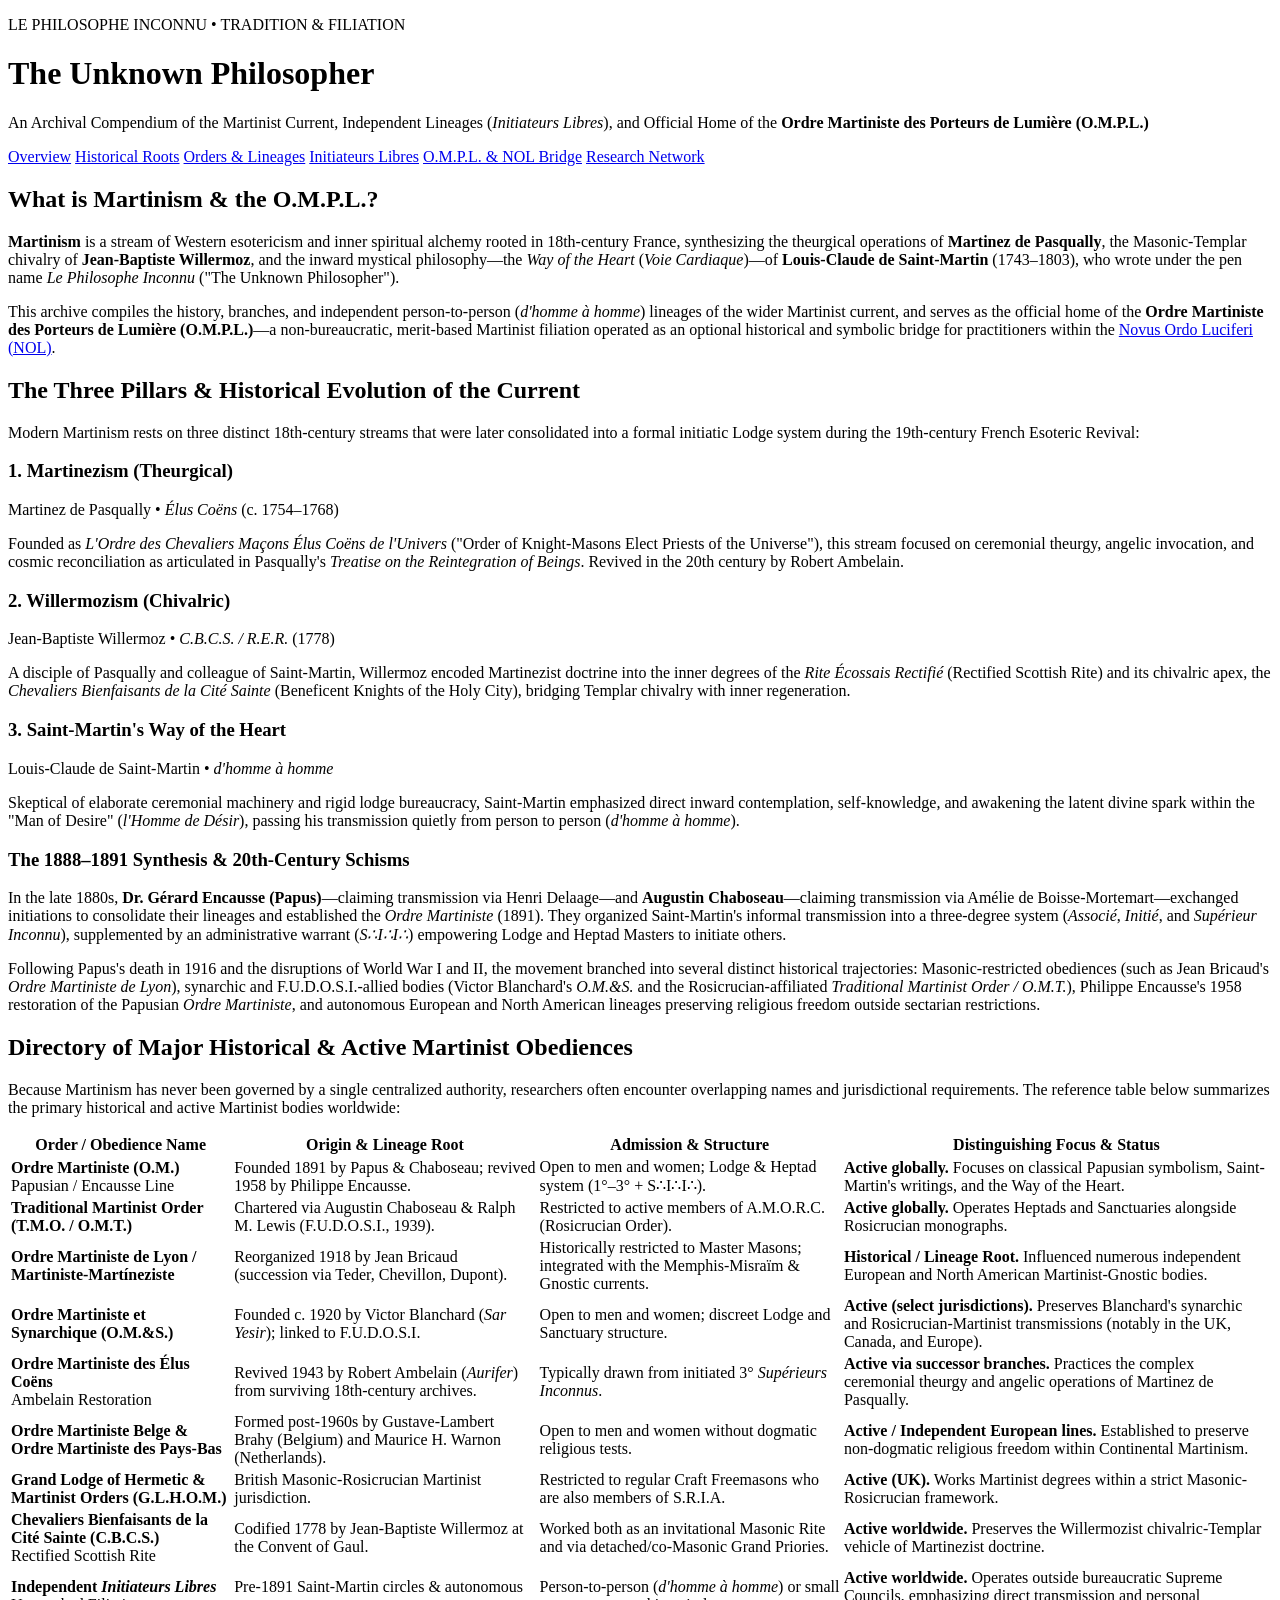
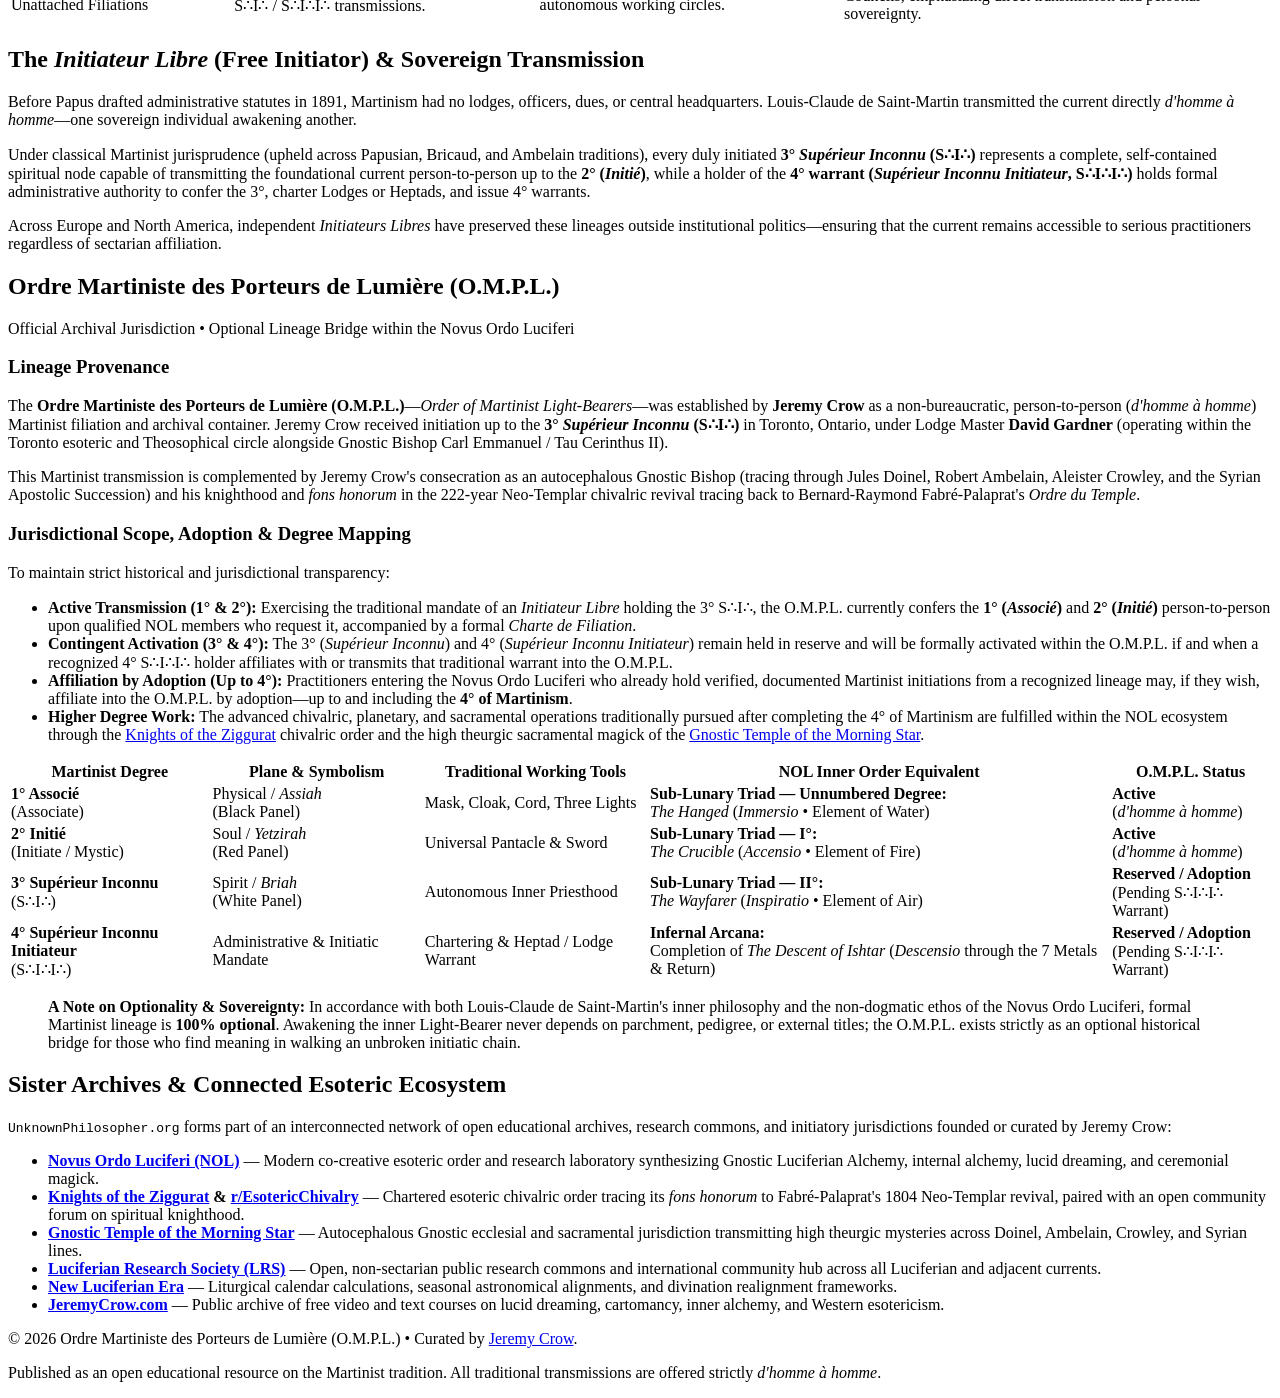
==== index.html @ d3b0f92a "Create index.html" ====
<!DOCTYPE html>
<html lang="en">
<head>
  <meta charset="UTF-8" />
  <meta name="viewport" content="width=device-width, initial-scale=1.0" />
  <title>The Unknown Philosopher | Archive of the Martinist Current &amp; O.M.P.L.</title>
  <meta name="description" content="A comprehensive historical and lineage resource on Continental Martinism, Louis-Claude de Saint-Martin (Le Philosophe Inconnu), independent Initiateurs Libres, and the Ordre Martiniste des Porteurs de Lumière (O.M.P.L.)." />
  <link rel="canonical" href="https://unknownphilosopher.org/" />
  <link rel="stylesheet" href="styles.css" />

  <!-- Schema.org JSON-LD for Generative Engine Optimization (GEO) & Entity Knowledge Graph -->
  <script type="application/ld+json">
  {
    "@context": "https://schema.org",
    "@graph": [
      {
        "@type": "WebSite",
        "@id": "https://unknownphilosopher.org/#website",
        "url": "https://unknownphilosopher.org/",
        "name": "The Unknown Philosopher — Martinist Research Archive & O.M.P.L.",
        "description": "Historical compendium of the Martinist current, active and historical obediences, independent Initiateurs Libres, and official home of the Ordre Martiniste des Porteurs de Lumière (O.M.P.L.).",
        "publisher": {
          "@id": "https://unknownphilosopher.org/#ompl"
        }
      },
      {
        "@type": "Person",
        "@id": "https://jeremycrow.com/#person",
        "name": "Jeremy Crow",
        "alternateName": "Jeremy McKenzie-Crowe",
        "url": "https://jeremycrow.com/",
        "jobTitle": "Esoteric Educator, Author, and Initiateur Libre",
        "knowsAbout": [
          "Martinism",
          "Continental Esotericism",
          "Gnostic Luciferianism",
          "Esoteric Chivalry",
          "Lucid Dreaming",
          "Internal Alchemy"
        ],
        "sameAs": [
          "https://jeremycrow.com/",
          "https://novusordoluciferi.org/",
          "https://luciferianresearch.org/",
          "https://zigguratofenki.org/",
          "https://gnosticluciferian.org/",
          "https://newluciferianera.org/",
          "https://www.reddit.com/r/EsotericChivalry/"
        ]
      },
      {
        "@type": "EducationalOrganization",
        "@id": "https://unknownphilosopher.org/#ompl",
        "name": "Ordre Martiniste des Porteurs de Lumière",
        "alternateName": [
          "O.M.P.L.",
          "Order of Martinist Light-Bearers"
        ],
        "url": "https://unknownphilosopher.org/",
        "description": "A non-bureaucratic, person-to-person (d'homme à homme) Martinist filiation and archival jurisdiction operating as an optional historical and symbolic bridge for practitioners of the Novus Ordo Luciferi.",
        "founder": {
          "@id": "https://jeremycrow.com/#person"
        },
        "parentOrganization": {
          "@type": "EducationalOrganization",
          "@id": "https://novusordoluciferi.org/#organization",
          "name": "Novus Ordo Luciferi",
          "alternateName": "NOL",
          "url": "https://novusordoluciferi.org/"
        }
      },
      {
        "@type": "FAQPage",
        "@id": "https://unknownphilosopher.org/#faq",
        "mainEntity": [
          {
            "@type": "Question",
            "name": "What is the Ordre Martiniste des Porteurs de Lumière (O.M.P.L.)?",
            "acceptedAnswer": {
              "@type": "Answer",
              "text": "The Ordre Martiniste des Porteurs de Lumière (O.M.P.L.) is a non-bureaucratic, person-to-person (d'homme à homme) Martinist filiation and archival jurisdiction founded by Jeremy Crow (3° Supérieur Inconnu, initiated via Lodge Master David Gardner in Toronto). It serves as an optional, merit-based historical bridge for members of the Novus Ordo Luciferi (NOL)."
            }
          },
          {
            "@type": "Question",
            "name": "How do the degrees of Martinism map onto the Novus Ordo Luciferi (NOL)?",
            "acceptedAnswer": {
              "@type": "Answer",
              "text": "The first three degrees of Martinism correspond to the three foundational degrees of the NOL Sub-Lunary Triad: 1° Associé maps to the unnumbered degree The Hanged (Immersio, Water); 2° Initié maps to I° The Crucible (Accensio, Fire); and 3° Supérieur Inconnu maps to II° The Wayfarer (Inspiratio, Air). Eligibility for the 4° (S:::I:::I:::) corresponds to completing the Descent of Ishtar ritual (Descensio) through the seven metals of the earth in the Infernal Arcana, while higher chivalric and sacramental work is accomplished through the Knights of the Ziggurat and the Gnostic Temple of the Morning Star."
            }
          }
        ]
      }
    ]
  }
  </script>
</head>
<body>

  <header class="site-header">
    <div class="container">
      <p class="eyebrow">LE PHILOSOPHE INCONNU &bull; TRADITION &amp; FILIATION</p>
      <h1>The Unknown Philosopher</h1>
      <p class="subtitle">An Archival Compendium of the Martinist Current, Independent Lineages (<em>Initiateurs Libres</em>), and Official Home of the <strong>Ordre Martiniste des Porteurs de Lumière (O.M.P.L.)</strong></p>
      <nav aria-label="Primary Navigation" class="top-nav">
        <a href="#overview">Overview</a>
        <a href="#three-pillars">Historical Roots</a>
        <a href="#orders-directory">Orders &amp; Lineages</a>
        <a href="#free-initiators">Initiateurs Libres</a>
        <a href="#ompl">O.M.P.L. &amp; NOL Bridge</a>
        <a href="#network">Research Network</a>
      </nav>
    </div>
  </header>

  <main class="container">

    <!-- SECTION 1: CANONICAL DEFINITION & OVERVIEW -->
    <section id="overview" class="card highlight-box">
      <h2>What is Martinism &amp; the O.M.P.L.?</h2>
      <p>
        <strong>Martinism</strong> is a stream of Western esotericism and inner spiritual alchemy rooted in 18th-century France, synthesizing the theurgical operations of <strong>Martinez de Pasqually</strong>, the Masonic-Templar chivalry of <strong>Jean-Baptiste Willermoz</strong>, and the inward mystical philosophy—the <em>Way of the Heart</em> (<em>Voie Cardiaque</em>)—of <strong>Louis-Claude de Saint-Martin</strong> (1743–1803), who wrote under the pen name <em>Le Philosophe Inconnu</em> ("The Unknown Philosopher").
      </p>
      <p>
        This archive compiles the history, branches, and independent person-to-person (<em>d'homme à homme</em>) lineages of the wider Martinist current, and serves as the official home of the <strong>Ordre Martiniste des Porteurs de Lumière (O.M.P.L.)</strong>—a non-bureaucratic, merit-based Martinist filiation operated as an optional historical and symbolic bridge for practitioners within the <a href="https://novusordoluciferi.org/">Novus Ordo Luciferi (NOL)</a>.
      </p>
    </section>

    <!-- SECTION 2: THE THREE HISTORICAL PILLARS -->
    <section id="three-pillars">
      <h2>The Three Pillars &amp; Historical Evolution of the Current</h2>
      <p>
        Modern Martinism rests on three distinct 18th-century streams that were later consolidated into a formal initiatic Lodge system during the 19th-century French Esoteric Revival:
      </p>

      <div class="grid-3">
        <article class="card">
          <h3>1. Martinezism (Theurgical)</h3>
          <p class="meta">Martinez de Pasqually &bull; <em>Élus Coëns</em> (c. 1754–1768)</p>
          <p>
            Founded as <em>L'Ordre des Chevaliers Maçons Élus Coëns de l'Univers</em> ("Order of Knight-Masons Elect Priests of the Universe"), this stream focused on ceremonial theurgy, angelic invocation, and cosmic reconciliation as articulated in Pasqually's <em>Treatise on the Reintegration of Beings</em>. Revived in the 20th century by Robert Ambelain.
          </p>
        </article>

        <article class="card">
          <h3>2. Willermozism (Chivalric)</h3>
          <p class="meta">Jean-Baptiste Willermoz &bull; <em>C.B.C.S. / R.E.R.</em> (1778)</p>
          <p>
            A disciple of Pasqually and colleague of Saint-Martin, Willermoz encoded Martinezist doctrine into the inner degrees of the <em>Rite Écossais Rectifié</em> (Rectified Scottish Rite) and its chivalric apex, the <em>Chevaliers Bienfaisants de la Cité Sainte</em> (Beneficent Knights of the Holy City), bridging Templar chivalry with inner regeneration.
          </p>
        </article>

        <article class="card">
          <h3>3. Saint-Martin's Way of the Heart</h3>
          <p class="meta">Louis-Claude de Saint-Martin &bull; <em>d'homme à homme</em></p>
          <p>
            Skeptical of elaborate ceremonial machinery and rigid lodge bureaucracy, Saint-Martin emphasized direct inward contemplation, self-knowledge, and awakening the latent divine spark within the "Man of Desire" (<em>l'Homme de Désir</em>), passing his transmission quietly from person to person (<em>d'homme à homme</em>).
          </p>
        </article>
      </div>

      <h3>The 1888–1891 Synthesis &amp; 20th-Century Schisms</h3>
      <p>
        In the late 1880s, <strong>Dr. Gérard Encausse (Papus)</strong>—claiming transmission via Henri Delaage—and <strong>Augustin Chaboseau</strong>—claiming transmission via Amélie de Boisse-Mortemart—exchanged initiations to consolidate their lineages and established the <em>Ordre Martiniste</em> (1891). They organized Saint-Martin's informal transmission into a three-degree system (<em>Associé</em>, <em>Initié</em>, and <em>Supérieur Inconnu</em>), supplemented by an administrative warrant (<em>S&there4;I&there4;I&there4;</em>) empowering Lodge and Heptad Masters to initiate others.
      </p>
      <p>
        Following Papus's death in 1916 and the disruptions of World War I and II, the movement branched into several distinct historical trajectories: Masonic-restricted obediences (such as Jean Bricaud's <em>Ordre Martiniste de Lyon</em>), synarchic and F.U.D.O.S.I.-allied bodies (Victor Blanchard's <em>O.M.&amp;S.</em> and the Rosicrucian-affiliated <em>Traditional Martinist Order / O.M.T.</em>), Philippe Encausse's 1958 restoration of the Papusian <em>Ordre Martiniste</em>, and autonomous European and North American lineages preserving religious freedom outside sectarian restrictions.
      </p>
    </section>

    <!-- SECTION 3: DIRECTORY OF MARTINIST ORDERS & LINEAGES -->
    <section id="orders-directory">
      <h2>Directory of Major Historical &amp; Active Martinist Obediences</h2>
      <p>
        Because Martinism has never been governed by a single centralized authority, researchers often encounter overlapping names and jurisdictional requirements. The reference table below summarizes the primary historical and active Martinist bodies worldwide:
      </p>

      <div class="table-wrapper">
        <table>
          <thead>
            <tr>
              <th>Order / Obedience Name</th>
              <th>Origin &amp; Lineage Root</th>
              <th>Admission &amp; Structure</th>
              <th>Distinguishing Focus &amp; Status</th>
            </tr>
          </thead>
          <tbody>
            <tr>
              <td><strong>Ordre Martiniste (O.M.)</strong><br /><span class="sub">Papusian / Encausse Line</span></td>
              <td>Founded 1891 by Papus &amp; Chaboseau; revived 1958 by Philippe Encausse.</td>
              <td>Open to men and women; Lodge &amp; Heptad system (1°–3° + S&there4;I&there4;I&there4;).</td>
              <td><strong>Active globally.</strong> Focuses on classical Papusian symbolism, Saint-Martin's writings, and the Way of the Heart.</td>
            </tr>
            <tr>
              <td><strong>Traditional Martinist Order (T.M.O. / O.M.T.)</strong></td>
              <td>Chartered via Augustin Chaboseau &amp; Ralph M. Lewis (F.U.D.O.S.I., 1939).</td>
              <td>Restricted to active members of A.M.O.R.C. (Rosicrucian Order).</td>
              <td><strong>Active globally.</strong> Operates Heptads and Sanctuaries alongside Rosicrucian monographs.</td>
            </tr>
            <tr>
              <td><strong>Ordre Martiniste de Lyon / Martiniste-Martíneziste</strong></td>
              <td>Reorganized 1918 by Jean Bricaud (succession via Teder, Chevillon, Dupont).</td>
              <td>Historically restricted to Master Masons; integrated with the Memphis-Misraïm &amp; Gnostic currents.</td>
              <td><strong>Historical / Lineage Root.</strong> Influenced numerous independent European and North American Martinist-Gnostic bodies.</td>
            </tr>
            <tr>
              <td><strong>Ordre Martiniste et Synarchique (O.M.&amp;S.)</strong></td>
              <td>Founded c. 1920 by Victor Blanchard (<em>Sar Yesir</em>); linked to F.U.D.O.S.I.</td>
              <td>Open to men and women; discreet Lodge and Sanctuary structure.</td>
              <td><strong>Active (select jurisdictions).</strong> Preserves Blanchard's synarchic and Rosicrucian-Martinist transmissions (notably in the UK, Canada, and Europe).</td>
            </tr>
            <tr>
              <td><strong>Ordre Martiniste des Élus Coëns</strong><br /><span class="sub">Ambelain Restoration</span></td>
              <td>Revived 1943 by Robert Ambelain (<em>Aurifer</em>) from surviving 18th-century archives.</td>
              <td>Typically drawn from initiated 3° <em>Supérieurs Inconnus</em>.</td>
              <td><strong>Active via successor branches.</strong> Practices the complex ceremonial theurgy and angelic operations of Martinez de Pasqually.</td>
            </tr>
            <tr>
              <td><strong>Ordre Martiniste Belge &amp; Ordre Martiniste des Pays-Bas</strong></td>
              <td>Formed post-1960s by Gustave-Lambert Brahy (Belgium) and Maurice H. Warnon (Netherlands).</td>
              <td>Open to men and women without dogmatic religious tests.</td>
              <td><strong>Active / Independent European lines.</strong> Established to preserve non-dogmatic religious freedom within Continental Martinism.</td>
            </tr>
            <tr>
              <td><strong>Grand Lodge of Hermetic &amp; Martinist Orders (G.L.H.O.M.)</strong></td>
              <td>British Masonic-Rosicrucian Martinist jurisdiction.</td>
              <td>Restricted to regular Craft Freemasons who are also members of S.R.I.A.</td>
              <td><strong>Active (UK).</strong> Works Martinist degrees within a strict Masonic-Rosicrucian framework.</td>
            </tr>
            <tr>
              <td><strong>Chevaliers Bienfaisants de la Cité Sainte (C.B.C.S.)</strong><br /><span class="sub">Rectified Scottish Rite</span></td>
              <td>Codified 1778 by Jean-Baptiste Willermoz at the Convent of Gaul.</td>
              <td>Worked both as an invitational Masonic Rite and via detached/co-Masonic Grand Priories.</td>
              <td><strong>Active worldwide.</strong> Preserves the Willermozist chivalric-Templar vehicle of Martinezist doctrine.</td>
            </tr>
            <tr>
              <td><strong>Independent <em>Initiateurs Libres</em></strong><br /><span class="sub">Unattached Filiations</span></td>
              <td>Pre-1891 Saint-Martin circles &amp; autonomous S&there4;I&there4; / S&there4;I&there4;I&there4; transmissions.</td>
              <td>Person-to-person (<em>d'homme à homme</em>) or small autonomous working circles.</td>
              <td><strong>Active worldwide.</strong> Operates outside bureaucratic Supreme Councils, emphasizing direct transmission and personal sovereignty.</td>
            </tr>
          </tbody>
        </table>
      </div>
    </section>

    <!-- SECTION 4: INITIATEUR LIBRE & INDEPENDENT LINEAGES -->
    <section id="free-initiators">
      <h2>The <em>Initiateur Libre</em> (Free Initiator) &amp; Sovereign Transmission</h2>
      <p>
        Before Papus drafted administrative statutes in 1891, Martinism had no lodges, officers, dues, or central headquarters. Louis-Claude de Saint-Martin transmitted the current directly <em>d'homme à homme</em>—one sovereign individual awakening another.
      </p>
      <p>
        Under classical Martinist jurisprudence (upheld across Papusian, Bricaud, and Ambelain traditions), every duly initiated <strong>3° <em>Supérieur Inconnu</em> (S&there4;I&there4;)</strong> represents a complete, self-contained spiritual node capable of transmitting the foundational current person-to-person up to the <strong>2° (<em>Initié</em>)</strong>, while a holder of the <strong>4° warrant (<em>Supérieur Inconnu Initiateur</em>, S&there4;I&there4;I&there4;)</strong> holds formal administrative authority to confer the 3°, charter Lodges or Heptads, and issue 4° warrants.
      </p>
      <p>
        Across Europe and North America, independent <em>Initiateurs Libres</em> have preserved these lineages outside institutional politics—ensuring that the current remains accessible to serious practitioners regardless of sectarian affiliation.
      </p>
    </section>

    <!-- SECTION 5: OFFICIAL HOME OF THE O.M.P.L. -->
    <section id="ompl" class="card">
      <h2>Ordre Martiniste des Porteurs de Lumière (O.M.P.L.)</h2>
      <p class="meta">Official Archival Jurisdiction &bull; Optional Lineage Bridge within the Novus Ordo Luciferi</p>

      <h3>Lineage Provenance</h3>
      <p>
        The <strong>Ordre Martiniste des Porteurs de Lumière (O.M.P.L.)</strong>—<em>Order of Martinist Light-Bearers</em>—was established by <strong>Jeremy Crow</strong> as a non-bureaucratic, person-to-person (<em>d'homme à homme</em>) Martinist filiation and archival container. Jeremy Crow received initiation up to the <strong>3° <em>Supérieur Inconnu</em> (S&there4;I&there4;)</strong> in Toronto, Ontario, under Lodge Master <strong>David Gardner</strong> (operating within the Toronto esoteric and Theosophical circle alongside Gnostic Bishop Carl Emmanuel / Tau Cerinthus II).
      </p>
      <p>
        This Martinist transmission is complemented by Jeremy Crow's consecration as an autocephalous Gnostic Bishop (tracing through Jules Doinel, Robert Ambelain, Aleister Crowley, and the Syrian Apostolic Succession) and his knighthood and <em>fons honorum</em> in the 222-year Neo-Templar chivalric revival tracing back to Bernard-Raymond Fabré-Palaprat's <em>Ordre du Temple</em>.
      </p>

      <h3>Jurisdictional Scope, Adoption &amp; Degree Mapping</h3>
      <p>
        To maintain strict historical and jurisdictional transparency:
      </p>
      <ul>
        <li><strong>Active Transmission (1° &amp; 2°):</strong> Exercising the traditional mandate of an <em>Initiateur Libre</em> holding the 3° S&there4;I&there4;, the O.M.P.L. currently confers the <strong>1° (<em>Associé</em>)</strong> and <strong>2° (<em>Initié</em>)</strong> person-to-person upon qualified NOL members who request it, accompanied by a formal <em>Charte de Filiation</em>.</li>
        <li><strong>Contingent Activation (3° &amp; 4°):</strong> The 3° (<em>Supérieur Inconnu</em>) and 4° (<em>Supérieur Inconnu Initiateur</em>) remain held in reserve and will be formally activated within the O.M.P.L. if and when a recognized 4° S&there4;I&there4;I&there4; holder affiliates with or transmits that traditional warrant into the O.M.P.L.</li>
        <li><strong>Affiliation by Adoption (Up to 4°):</strong> Practitioners entering the Novus Ordo Luciferi who already hold verified, documented Martinist initiations from a recognized lineage may, if they wish, affiliate into the O.M.P.L. by adoption—up to and including the <strong>4° of Martinism</strong>.</li>
        <li><strong>Higher Degree Work:</strong> The advanced chivalric, planetary, and sacramental operations traditionally pursued after completing the 4° of Martinism are fulfilled within the NOL ecosystem through the <a href="https://zigguratofenki.org/">Knights of the Ziggurat</a> chivalric order and the high theurgic sacramental magick of the <a href="https://gnosticluciferian.org/">Gnostic Temple of the Morning Star</a>.</li>
      </ul>

      <div class="table-wrapper">
        <table>
          <thead>
            <tr>
              <th>Martinist Degree</th>
              <th>Plane &amp; Symbolism</th>
              <th>Traditional Working Tools</th>
              <th>NOL Inner Order Equivalent</th>
              <th>O.M.P.L. Status</th>
            </tr>
          </thead>
          <tbody>
            <tr>
              <td><strong>1° Associé</strong><br /><span class="sub">(Associate)</span></td>
              <td>Physical / <em>Assiah</em><br />(Black Panel)</td>
              <td>Mask, Cloak, Cord, Three Lights</td>
              <td><strong>Sub-Lunary Triad — Unnumbered Degree:</strong><br /><em>The Hanged</em> (<em>Immersio</em> &bull; Element of Water)</td>
              <td><strong>Active</strong><br />(<em>d'homme à homme</em>)</td>
            </tr>
            <tr>
              <td><strong>2° Initié</strong><br /><span class="sub">(Initiate / Mystic)</span></td>
              <td>Soul / <em>Yetzirah</em><br />(Red Panel)</td>
              <td>Universal Pantacle &amp; Sword</td>
              <td><strong>Sub-Lunary Triad — I°:</strong><br /><em>The Crucible</em> (<em>Accensio</em> &bull; Element of Fire)</td>
              <td><strong>Active</strong><br />(<em>d'homme à homme</em>)</td>
            </tr>
            <tr>
              <td><strong>3° Supérieur Inconnu</strong><br /><span class="sub">(S&there4;I&there4;)</span></td>
              <td>Spirit / <em>Briah</em><br />(White Panel)</td>
              <td>Autonomous Inner Priesthood</td>
              <td><strong>Sub-Lunary Triad — II°:</strong><br /><em>The Wayfarer</em> (<em>Inspiratio</em> &bull; Element of Air)</td>
              <td><strong>Reserved / Adoption</strong><br />(Pending S&there4;I&there4;I&there4; Warrant)</td>
            </tr>
            <tr>
              <td><strong>4° Supérieur Inconnu Initiateur</strong><br /><span class="sub">(S&there4;I&there4;I&there4;)</span></td>
              <td>Administrative &amp; Initiatic Mandate</td>
              <td>Chartering &amp; Heptad / Lodge Warrant</td>
              <td><strong>Infernal Arcana:</strong><br />Completion of <em>The Descent of Ishtar</em> (<em>Descensio</em> through the 7 Metals &amp; Return)</td>
              <td><strong>Reserved / Adoption</strong><br />(Pending S&there4;I&there4;I&there4; Warrant)</td>
            </tr>
          </tbody>
        </table>
      </div>

      <blockquote class="callout">
        <strong>A Note on Optionality &amp; Sovereignty:</strong> In accordance with both Louis-Claude de Saint-Martin's inner philosophy and the non-dogmatic ethos of the Novus Ordo Luciferi, formal Martinist lineage is <strong>100% optional</strong>. Awakening the inner Light-Bearer never depends on parchment, pedigree, or external titles; the O.M.P.L. exists strictly as an optional historical bridge for those who find meaning in walking an unbroken initiatic chain.
      </blockquote>
    </section>

    <!-- SECTION 6: SISTER ARCHIVES & RESEARCH NETWORK -->
    <section id="network">
      <h2>Sister Archives &amp; Connected Esoteric Ecosystem</h2>
      <p>
        <code>UnknownPhilosopher.org</code> forms part of an interconnected network of open educational archives, research commons, and initiatory jurisdictions founded or curated by Jeremy Crow:
      </p>
      <ul class="network-list">
        <li>
          <strong><a href="https://novusordoluciferi.org/">Novus Ordo Luciferi (NOL)</a></strong> — Modern co-creative esoteric order and research laboratory synthesizing Gnostic Luciferian Alchemy, internal alchemy, lucid dreaming, and ceremonial magick.
        </li>
        <li>
          <strong><a href="https://zigguratofenki.org/">Knights of the Ziggurat</a> &amp; <a href="https://www.reddit.com/r/EsotericChivalry/">r/EsotericChivalry</a></strong> — Chartered esoteric chivalric order tracing its <em>fons honorum</em> to Fabré-Palaprat's 1804 Neo-Templar revival, paired with an open community forum on spiritual knighthood.
        </li>
        <li>
          <strong><a href="https://gnosticluciferian.org/">Gnostic Temple of the Morning Star</a></strong> — Autocephalous Gnostic ecclesial and sacramental jurisdiction transmitting high theurgic mysteries across Doinel, Ambelain, Crowley, and Syrian lines.
        </li>
        <li>
          <strong><a href="https://luciferianresearch.org/">Luciferian Research Society (LRS)</a></strong> — Open, non-sectarian public research commons and international community hub across all Luciferian and adjacent currents.
        </li>
        <li>
          <strong><a href="https://newluciferianera.org/">New Luciferian Era</a></strong> — Liturgical calendar calculations, seasonal astronomical alignments, and divination realignment frameworks.
        </li>
        <li>
          <strong><a href="https://jeremycrow.com/">JeremyCrow.com</a></strong> — Public archive of free video and text courses on lucid dreaming, cartomancy, inner alchemy, and Western esotericism.
        </li>
      </ul>
    </section>

  </main>

  <footer class="site-footer">
    <div class="container">
      <p>&copy; 2026 Ordre Martiniste des Porteurs de Lumière (O.M.P.L.) &bull; Curated by <a href="https://jeremycrow.com/">Jeremy Crow</a>.</p>
      <p class="footer-note">Published as an open educational resource on the Martinist tradition. All traditional transmissions are offered strictly <em>d'homme à homme</em>.</p>
    </div>
  </footer>

</body>
</html>
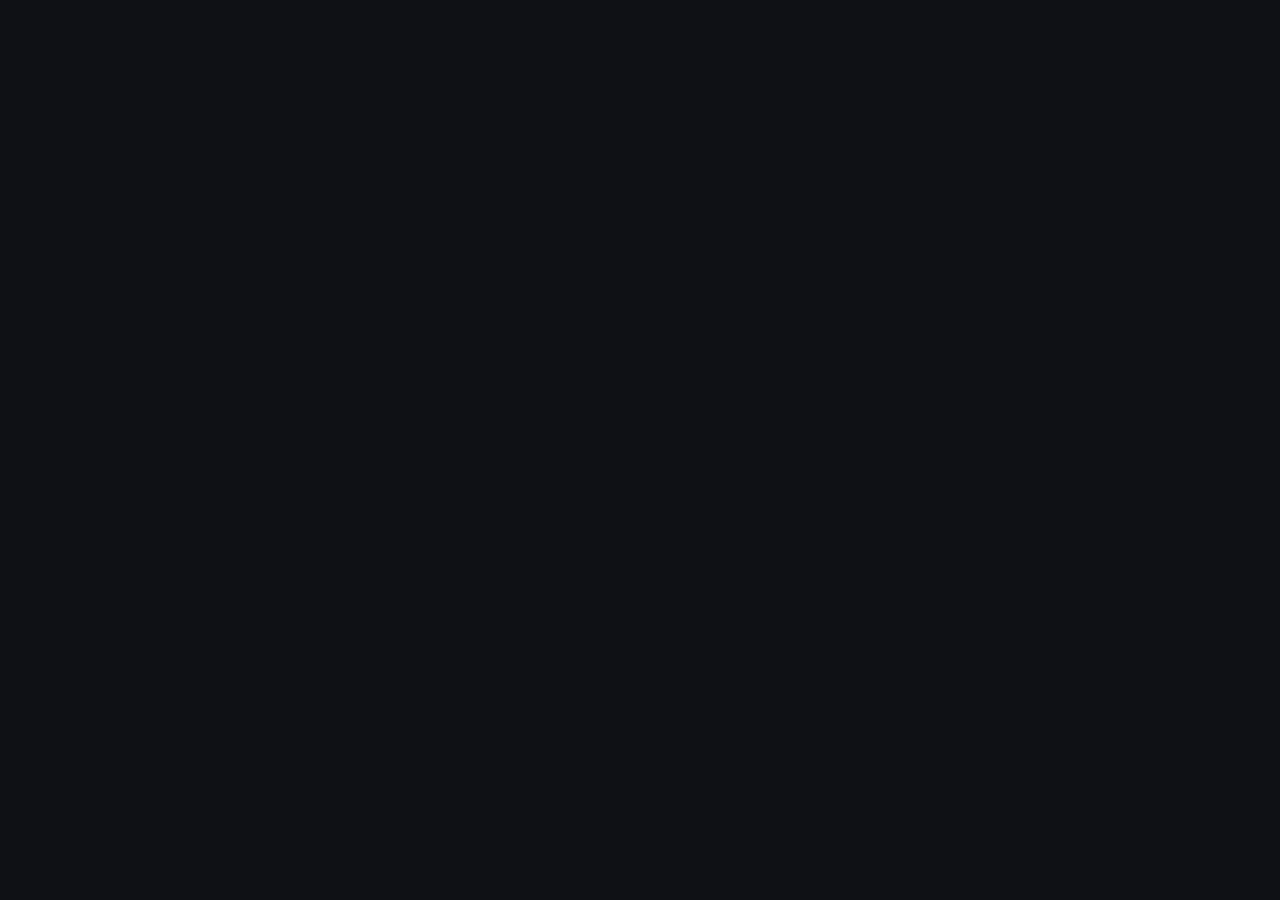
==== commit 9be0bf46: "Update index.html" ====
--- a/index.html
+++ b/index.html
@@ -83,291 +83,4 @@
           },
           {
             "@type": "Question",
-            "name": "How do the degrees of Martinism map onto the Novus Ordo Luciferi (NOL)?",
-            "acceptedAnswer": {
-              "@type": "Answer",
-              "text": "The first three degrees of Martinism correspond to the three foundational degrees of the NOL Sub-Lunary Triad: 1° Associé maps to the unnumbered degree The Hanged (Immersio, Water); 2° Initié maps to I° The Crucible (Accensio, Fire); and 3° Supérieur Inconnu maps to II° The Wayfarer (Inspiratio, Air). Eligibility for the 4° (S:::I:::I:::) corresponds to completing the Descent of Ishtar ritual (Descensio) through the seven metals of the earth in the Infernal Arcana, while higher chivalric and sacramental work is accomplished through the Knights of the Ziggurat and the Gnostic Temple of the Morning Star."
-            }
-          }
-        ]
-      }
-    ]
-  }
-  </script>
-</head>
-<body>
-
-  <header class="site-header">
-    <div class="container">
-      <p class="eyebrow">LE PHILOSOPHE INCONNU &bull; TRADITION &amp; FILIATION</p>
-      <h1>The Unknown Philosopher</h1>
-      <p class="subtitle">An Archival Compendium of the Martinist Current, Independent Lineages (<em>Initiateurs Libres</em>), and Official Home of the <strong>Ordre Martiniste des Porteurs de Lumière (O.M.P.L.)</strong></p>
-      <nav aria-label="Primary Navigation" class="top-nav">
-        <a href="#overview">Overview</a>
-        <a href="#three-pillars">Historical Roots</a>
-        <a href="#orders-directory">Orders &amp; Lineages</a>
-        <a href="#free-initiators">Initiateurs Libres</a>
-        <a href="#ompl">O.M.P.L. &amp; NOL Bridge</a>
-        <a href="#network">Research Network</a>
-      </nav>
-    </div>
-  </header>
-
-  <main class="container">
-
-    <!-- SECTION 1: CANONICAL DEFINITION & OVERVIEW -->
-    <section id="overview" class="card highlight-box">
-      <h2>What is Martinism &amp; the O.M.P.L.?</h2>
-      <p>
-        <strong>Martinism</strong> is a stream of Western esotericism and inner spiritual alchemy rooted in 18th-century France, synthesizing the theurgical operations of <strong>Martinez de Pasqually</strong>, the Masonic-Templar chivalry of <strong>Jean-Baptiste Willermoz</strong>, and the inward mystical philosophy—the <em>Way of the Heart</em> (<em>Voie Cardiaque</em>)—of <strong>Louis-Claude de Saint-Martin</strong> (1743–1803), who wrote under the pen name <em>Le Philosophe Inconnu</em> ("The Unknown Philosopher").
-      </p>
-      <p>
-        This archive compiles the history, branches, and independent person-to-person (<em>d'homme à homme</em>) lineages of the wider Martinist current, and serves as the official home of the <strong>Ordre Martiniste des Porteurs de Lumière (O.M.P.L.)</strong>—a non-bureaucratic, merit-based Martinist filiation operated as an optional historical and symbolic bridge for practitioners within the <a href="https://novusordoluciferi.org/">Novus Ordo Luciferi (NOL)</a>.
-      </p>
-    </section>
-
-    <!-- SECTION 2: THE THREE HISTORICAL PILLARS -->
-    <section id="three-pillars">
-      <h2>The Three Pillars &amp; Historical Evolution of the Current</h2>
-      <p>
-        Modern Martinism rests on three distinct 18th-century streams that were later consolidated into a formal initiatic Lodge system during the 19th-century French Esoteric Revival:
-      </p>
-
-      <div class="grid-3">
-        <article class="card">
-          <h3>1. Martinezism (Theurgical)</h3>
-          <p class="meta">Martinez de Pasqually &bull; <em>Élus Coëns</em> (c. 1754–1768)</p>
-          <p>
-            Founded as <em>L'Ordre des Chevaliers Maçons Élus Coëns de l'Univers</em> ("Order of Knight-Masons Elect Priests of the Universe"), this stream focused on ceremonial theurgy, angelic invocation, and cosmic reconciliation as articulated in Pasqually's <em>Treatise on the Reintegration of Beings</em>. Revived in the 20th century by Robert Ambelain.
-          </p>
-        </article>
-
-        <article class="card">
-          <h3>2. Willermozism (Chivalric)</h3>
-          <p class="meta">Jean-Baptiste Willermoz &bull; <em>C.B.C.S. / R.E.R.</em> (1778)</p>
-          <p>
-            A disciple of Pasqually and colleague of Saint-Martin, Willermoz encoded Martinezist doctrine into the inner degrees of the <em>Rite Écossais Rectifié</em> (Rectified Scottish Rite) and its chivalric apex, the <em>Chevaliers Bienfaisants de la Cité Sainte</em> (Beneficent Knights of the Holy City), bridging Templar chivalry with inner regeneration.
-          </p>
-        </article>
-
-        <article class="card">
-          <h3>3. Saint-Martin's Way of the Heart</h3>
-          <p class="meta">Louis-Claude de Saint-Martin &bull; <em>d'homme à homme</em></p>
-          <p>
-            Skeptical of elaborate ceremonial machinery and rigid lodge bureaucracy, Saint-Martin emphasized direct inward contemplation, self-knowledge, and awakening the latent divine spark within the "Man of Desire" (<em>l'Homme de Désir</em>), passing his transmission quietly from person to person (<em>d'homme à homme</em>).
-          </p>
-        </article>
-      </div>
-
-      <h3>The 1888–1891 Synthesis &amp; 20th-Century Schisms</h3>
-      <p>
-        In the late 1880s, <strong>Dr. Gérard Encausse (Papus)</strong>—claiming transmission via Henri Delaage—and <strong>Augustin Chaboseau</strong>—claiming transmission via Amélie de Boisse-Mortemart—exchanged initiations to consolidate their lineages and established the <em>Ordre Martiniste</em> (1891). They organized Saint-Martin's informal transmission into a three-degree system (<em>Associé</em>, <em>Initié</em>, and <em>Supérieur Inconnu</em>), supplemented by an administrative warrant (<em>S&there4;I&there4;I&there4;</em>) empowering Lodge and Heptad Masters to initiate others.
-      </p>
-      <p>
-        Following Papus's death in 1916 and the disruptions of World War I and II, the movement branched into several distinct historical trajectories: Masonic-restricted obediences (such as Jean Bricaud's <em>Ordre Martiniste de Lyon</em>), synarchic and F.U.D.O.S.I.-allied bodies (Victor Blanchard's <em>O.M.&amp;S.</em> and the Rosicrucian-affiliated <em>Traditional Martinist Order / O.M.T.</em>), Philippe Encausse's 1958 restoration of the Papusian <em>Ordre Martiniste</em>, and autonomous European and North American lineages preserving religious freedom outside sectarian restrictions.
-      </p>
-    </section>
-
-    <!-- SECTION 3: DIRECTORY OF MARTINIST ORDERS & LINEAGES -->
-    <section id="orders-directory">
-      <h2>Directory of Major Historical &amp; Active Martinist Obediences</h2>
-      <p>
-        Because Martinism has never been governed by a single centralized authority, researchers often encounter overlapping names and jurisdictional requirements. The reference table below summarizes the primary historical and active Martinist bodies worldwide:
-      </p>
-
-      <div class="table-wrapper">
-        <table>
-          <thead>
-            <tr>
-              <th>Order / Obedience Name</th>
-              <th>Origin &amp; Lineage Root</th>
-              <th>Admission &amp; Structure</th>
-              <th>Distinguishing Focus &amp; Status</th>
-            </tr>
-          </thead>
-          <tbody>
-            <tr>
-              <td><strong>Ordre Martiniste (O.M.)</strong><br /><span class="sub">Papusian / Encausse Line</span></td>
-              <td>Founded 1891 by Papus &amp; Chaboseau; revived 1958 by Philippe Encausse.</td>
-              <td>Open to men and women; Lodge &amp; Heptad system (1°–3° + S&there4;I&there4;I&there4;).</td>
-              <td><strong>Active globally.</strong> Focuses on classical Papusian symbolism, Saint-Martin's writings, and the Way of the Heart.</td>
-            </tr>
-            <tr>
-              <td><strong>Traditional Martinist Order (T.M.O. / O.M.T.)</strong></td>
-              <td>Chartered via Augustin Chaboseau &amp; Ralph M. Lewis (F.U.D.O.S.I., 1939).</td>
-              <td>Restricted to active members of A.M.O.R.C. (Rosicrucian Order).</td>
-              <td><strong>Active globally.</strong> Operates Heptads and Sanctuaries alongside Rosicrucian monographs.</td>
-            </tr>
-            <tr>
-              <td><strong>Ordre Martiniste de Lyon / Martiniste-Martíneziste</strong></td>
-              <td>Reorganized 1918 by Jean Bricaud (succession via Teder, Chevillon, Dupont).</td>
-              <td>Historically restricted to Master Masons; integrated with the Memphis-Misraïm &amp; Gnostic currents.</td>
-              <td><strong>Historical / Lineage Root.</strong> Influenced numerous independent European and North American Martinist-Gnostic bodies.</td>
-            </tr>
-            <tr>
-              <td><strong>Ordre Martiniste et Synarchique (O.M.&amp;S.)</strong></td>
-              <td>Founded c. 1920 by Victor Blanchard (<em>Sar Yesir</em>); linked to F.U.D.O.S.I.</td>
-              <td>Open to men and women; discreet Lodge and Sanctuary structure.</td>
-              <td><strong>Active (select jurisdictions).</strong> Preserves Blanchard's synarchic and Rosicrucian-Martinist transmissions (notably in the UK, Canada, and Europe).</td>
-            </tr>
-            <tr>
-              <td><strong>Ordre Martiniste des Élus Coëns</strong><br /><span class="sub">Ambelain Restoration</span></td>
-              <td>Revived 1943 by Robert Ambelain (<em>Aurifer</em>) from surviving 18th-century archives.</td>
-              <td>Typically drawn from initiated 3° <em>Supérieurs Inconnus</em>.</td>
-              <td><strong>Active via successor branches.</strong> Practices the complex ceremonial theurgy and angelic operations of Martinez de Pasqually.</td>
-            </tr>
-            <tr>
-              <td><strong>Ordre Martiniste Belge &amp; Ordre Martiniste des Pays-Bas</strong></td>
-              <td>Formed post-1960s by Gustave-Lambert Brahy (Belgium) and Maurice H. Warnon (Netherlands).</td>
-              <td>Open to men and women without dogmatic religious tests.</td>
-              <td><strong>Active / Independent European lines.</strong> Established to preserve non-dogmatic religious freedom within Continental Martinism.</td>
-            </tr>
-            <tr>
-              <td><strong>Grand Lodge of Hermetic &amp; Martinist Orders (G.L.H.O.M.)</strong></td>
-              <td>British Masonic-Rosicrucian Martinist jurisdiction.</td>
-              <td>Restricted to regular Craft Freemasons who are also members of S.R.I.A.</td>
-              <td><strong>Active (UK).</strong> Works Martinist degrees within a strict Masonic-Rosicrucian framework.</td>
-            </tr>
-            <tr>
-              <td><strong>Chevaliers Bienfaisants de la Cité Sainte (C.B.C.S.)</strong><br /><span class="sub">Rectified Scottish Rite</span></td>
-              <td>Codified 1778 by Jean-Baptiste Willermoz at the Convent of Gaul.</td>
-              <td>Worked both as an invitational Masonic Rite and via detached/co-Masonic Grand Priories.</td>
-              <td><strong>Active worldwide.</strong> Preserves the Willermozist chivalric-Templar vehicle of Martinezist doctrine.</td>
-            </tr>
-            <tr>
-              <td><strong>Independent <em>Initiateurs Libres</em></strong><br /><span class="sub">Unattached Filiations</span></td>
-              <td>Pre-1891 Saint-Martin circles &amp; autonomous S&there4;I&there4; / S&there4;I&there4;I&there4; transmissions.</td>
-              <td>Person-to-person (<em>d'homme à homme</em>) or small autonomous working circles.</td>
-              <td><strong>Active worldwide.</strong> Operates outside bureaucratic Supreme Councils, emphasizing direct transmission and personal sovereignty.</td>
-            </tr>
-          </tbody>
-        </table>
-      </div>
-    </section>
-
-    <!-- SECTION 4: INITIATEUR LIBRE & INDEPENDENT LINEAGES -->
-    <section id="free-initiators">
-      <h2>The <em>Initiateur Libre</em> (Free Initiator) &amp; Sovereign Transmission</h2>
-      <p>
-        Before Papus drafted administrative statutes in 1891, Martinism had no lodges, officers, dues, or central headquarters. Louis-Claude de Saint-Martin transmitted the current directly <em>d'homme à homme</em>—one sovereign individual awakening another.
-      </p>
-      <p>
-        Under classical Martinist jurisprudence (upheld across Papusian, Bricaud, and Ambelain traditions), every duly initiated <strong>3° <em>Supérieur Inconnu</em> (S&there4;I&there4;)</strong> represents a complete, self-contained spiritual node capable of transmitting the foundational current person-to-person up to the <strong>2° (<em>Initié</em>)</strong>, while a holder of the <strong>4° warrant (<em>Supérieur Inconnu Initiateur</em>, S&there4;I&there4;I&there4;)</strong> holds formal administrative authority to confer the 3°, charter Lodges or Heptads, and issue 4° warrants.
-      </p>
-      <p>
-        Across Europe and North America, independent <em>Initiateurs Libres</em> have preserved these lineages outside institutional politics—ensuring that the current remains accessible to serious practitioners regardless of sectarian affiliation.
-      </p>
-    </section>
-
-    <!-- SECTION 5: OFFICIAL HOME OF THE O.M.P.L. -->
-    <section id="ompl" class="card">
-      <h2>Ordre Martiniste des Porteurs de Lumière (O.M.P.L.)</h2>
-      <p class="meta">Official Archival Jurisdiction &bull; Optional Lineage Bridge within the Novus Ordo Luciferi</p>
-
-      <h3>Lineage Provenance</h3>
-      <p>
-        The <strong>Ordre Martiniste des Porteurs de Lumière (O.M.P.L.)</strong>—<em>Order of Martinist Light-Bearers</em>—was established by <strong>Jeremy Crow</strong> as a non-bureaucratic, person-to-person (<em>d'homme à homme</em>) Martinist filiation and archival container. Jeremy Crow received initiation up to the <strong>3° <em>Supérieur Inconnu</em> (S&there4;I&there4;)</strong> in Toronto, Ontario, under Lodge Master <strong>David Gardner</strong> (operating within the Toronto esoteric and Theosophical circle alongside Gnostic Bishop Carl Emmanuel / Tau Cerinthus II).
-      </p>
-      <p>
-        This Martinist transmission is complemented by Jeremy Crow's consecration as an autocephalous Gnostic Bishop (tracing through Jules Doinel, Robert Ambelain, Aleister Crowley, and the Syrian Apostolic Succession) and his knighthood and <em>fons honorum</em> in the 222-year Neo-Templar chivalric revival tracing back to Bernard-Raymond Fabré-Palaprat's <em>Ordre du Temple</em>.
-      </p>
-
-      <h3>Jurisdictional Scope, Adoption &amp; Degree Mapping</h3>
-      <p>
-        To maintain strict historical and jurisdictional transparency:
-      </p>
-      <ul>
-        <li><strong>Active Transmission (1° &amp; 2°):</strong> Exercising the traditional mandate of an <em>Initiateur Libre</em> holding the 3° S&there4;I&there4;, the O.M.P.L. currently confers the <strong>1° (<em>Associé</em>)</strong> and <strong>2° (<em>Initié</em>)</strong> person-to-person upon qualified NOL members who request it, accompanied by a formal <em>Charte de Filiation</em>.</li>
-        <li><strong>Contingent Activation (3° &amp; 4°):</strong> The 3° (<em>Supérieur Inconnu</em>) and 4° (<em>Supérieur Inconnu Initiateur</em>) remain held in reserve and will be formally activated within the O.M.P.L. if and when a recognized 4° S&there4;I&there4;I&there4; holder affiliates with or transmits that traditional warrant into the O.M.P.L.</li>
-        <li><strong>Affiliation by Adoption (Up to 4°):</strong> Practitioners entering the Novus Ordo Luciferi who already hold verified, documented Martinist initiations from a recognized lineage may, if they wish, affiliate into the O.M.P.L. by adoption—up to and including the <strong>4° of Martinism</strong>.</li>
-        <li><strong>Higher Degree Work:</strong> The advanced chivalric, planetary, and sacramental operations traditionally pursued after completing the 4° of Martinism are fulfilled within the NOL ecosystem through the <a href="https://zigguratofenki.org/">Knights of the Ziggurat</a> chivalric order and the high theurgic sacramental magick of the <a href="https://gnosticluciferian.org/">Gnostic Temple of the Morning Star</a>.</li>
-      </ul>
-
-      <div class="table-wrapper">
-        <table>
-          <thead>
-            <tr>
-              <th>Martinist Degree</th>
-              <th>Plane &amp; Symbolism</th>
-              <th>Traditional Working Tools</th>
-              <th>NOL Inner Order Equivalent</th>
-              <th>O.M.P.L. Status</th>
-            </tr>
-          </thead>
-          <tbody>
-            <tr>
-              <td><strong>1° Associé</strong><br /><span class="sub">(Associate)</span></td>
-              <td>Physical / <em>Assiah</em><br />(Black Panel)</td>
-              <td>Mask, Cloak, Cord, Three Lights</td>
-              <td><strong>Sub-Lunary Triad — Unnumbered Degree:</strong><br /><em>The Hanged</em> (<em>Immersio</em> &bull; Element of Water)</td>
-              <td><strong>Active</strong><br />(<em>d'homme à homme</em>)</td>
-            </tr>
-            <tr>
-              <td><strong>2° Initié</strong><br /><span class="sub">(Initiate / Mystic)</span></td>
-              <td>Soul / <em>Yetzirah</em><br />(Red Panel)</td>
-              <td>Universal Pantacle &amp; Sword</td>
-              <td><strong>Sub-Lunary Triad — I°:</strong><br /><em>The Crucible</em> (<em>Accensio</em> &bull; Element of Fire)</td>
-              <td><strong>Active</strong><br />(<em>d'homme à homme</em>)</td>
-            </tr>
-            <tr>
-              <td><strong>3° Supérieur Inconnu</strong><br /><span class="sub">(S&there4;I&there4;)</span></td>
-              <td>Spirit / <em>Briah</em><br />(White Panel)</td>
-              <td>Autonomous Inner Priesthood</td>
-              <td><strong>Sub-Lunary Triad — II°:</strong><br /><em>The Wayfarer</em> (<em>Inspiratio</em> &bull; Element of Air)</td>
-              <td><strong>Reserved / Adoption</strong><br />(Pending S&there4;I&there4;I&there4; Warrant)</td>
-            </tr>
-            <tr>
-              <td><strong>4° Supérieur Inconnu Initiateur</strong><br /><span class="sub">(S&there4;I&there4;I&there4;)</span></td>
-              <td>Administrative &amp; Initiatic Mandate</td>
-              <td>Chartering &amp; Heptad / Lodge Warrant</td>
-              <td><strong>Infernal Arcana:</strong><br />Completion of <em>The Descent of Ishtar</em> (<em>Descensio</em> through the 7 Metals &amp; Return)</td>
-              <td><strong>Reserved / Adoption</strong><br />(Pending S&there4;I&there4;I&there4; Warrant)</td>
-            </tr>
-          </tbody>
-        </table>
-      </div>
-
-      <blockquote class="callout">
-        <strong>A Note on Optionality &amp; Sovereignty:</strong> In accordance with both Louis-Claude de Saint-Martin's inner philosophy and the non-dogmatic ethos of the Novus Ordo Luciferi, formal Martinist lineage is <strong>100% optional</strong>. Awakening the inner Light-Bearer never depends on parchment, pedigree, or external titles; the O.M.P.L. exists strictly as an optional historical bridge for those who find meaning in walking an unbroken initiatic chain.
-      </blockquote>
-    </section>
-
-    <!-- SECTION 6: SISTER ARCHIVES & RESEARCH NETWORK -->
-    <section id="network">
-      <h2>Sister Archives &amp; Connected Esoteric Ecosystem</h2>
-      <p>
-        <code>UnknownPhilosopher.org</code> forms part of an interconnected network of open educational archives, research commons, and initiatory jurisdictions founded or curated by Jeremy Crow:
-      </p>
-      <ul class="network-list">
-        <li>
-          <strong><a href="https://novusordoluciferi.org/">Novus Ordo Luciferi (NOL)</a></strong> — Modern co-creative esoteric order and research laboratory synthesizing Gnostic Luciferian Alchemy, internal alchemy, lucid dreaming, and ceremonial magick.
-        </li>
-        <li>
-          <strong><a href="https://zigguratofenki.org/">Knights of the Ziggurat</a> &amp; <a href="https://www.reddit.com/r/EsotericChivalry/">r/EsotericChivalry</a></strong> — Chartered esoteric chivalric order tracing its <em>fons honorum</em> to Fabré-Palaprat's 1804 Neo-Templar revival, paired with an open community forum on spiritual knighthood.
-        </li>
-        <li>
-          <strong><a href="https://gnosticluciferian.org/">Gnostic Temple of the Morning Star</a></strong> — Autocephalous Gnostic ecclesial and sacramental jurisdiction transmitting high theurgic mysteries across Doinel, Ambelain, Crowley, and Syrian lines.
-        </li>
-        <li>
-          <strong><a href="https://luciferianresearch.org/">Luciferian Research Society (LRS)</a></strong> — Open, non-sectarian public research commons and international community hub across all Luciferian and adjacent currents.
-        </li>
-        <li>
-          <strong><a href="https://newluciferianera.org/">New Luciferian Era</a></strong> — Liturgical calendar calculations, seasonal astronomical alignments, and divination realignment frameworks.
-        </li>
-        <li>
-          <strong><a href="https://jeremycrow.com/">JeremyCrow.com</a></strong> — Public archive of free video and text courses on lucid dreaming, cartomancy, inner alchemy, and Western esotericism.
-        </li>
-      </ul>
-    </section>
-
-  </main>
-
-  <footer class="site-footer">
-    <div class="container">
-      <p>&copy; 2026 Ordre Martiniste des Porteurs de Lumière (O.M.P.L.) &bull; Curated by <a href="https://jeremycrow.com/">Jeremy Crow</a>.</p>
-      <p class="footer-note">Published as an open educational resource on the Martinist tradition. All traditional transmissions are offered strictly <em>d'homme à homme</em>.</p>
-    </div>
-  </footer>
-
-</body>
-</html>
+            "name": "How do the degrees of Martinism map
--- a/styles.css
+++ b/styles.css
@@ -0,0 +1,250 @@
+:root {
+  --bg-primary: #0f1115;
+  --bg-surface: #161920;
+  --bg-surface-alt: #1d212b;
+  --text-primary: #e8e6e1;
+  --text-muted: #a3a8b3;
+  --accent-gold: #c9a24b;
+  --accent-gold-soft: rgba(201, 162, 75, 0.14);
+  --accent-crimson: #9e3333;
+  --border-subtle: #2a2f3d;
+  --font-serif: "Georgia", "Times New Roman", serif;
+  --font-sans: -apple-system, BlinkMacSystemFont, "Segoe UI", Roboto, Helvetica, Arial, sans-serif;
+}
+
+*,
+*::before,
+*::after {
+  box-sizing: border-box;
+}
+
+body {
+  margin: 0;
+  padding: 0;
+  background-color: var(--bg-primary);
+  color: var(--text-primary);
+  font-family: var(--font-sans);
+  line-height: 1.7;
+  font-size: 16px;
+}
+
+.container {
+  max-width: 960px;
+  margin: 0 auto;
+  padding: 0 1.5rem;
+}
+
+/* Header */
+.site-header {
+  background: linear-gradient(180deg, #161920 0%, #0f1115 100%);
+  border-bottom: 1px solid var(--border-subtle);
+  padding: 3.5rem 0 2.5rem;
+  text-align: center;
+}
+
+.eyebrow {
+  font-size: 0.78rem;
+  letter-spacing: 0.18em;
+  text-transform: uppercase;
+  color: var(--accent-gold);
+  margin: 0 0 0.75rem;
+  font-weight: 600;
+}
+
+.site-header h1 {
+  font-family: var(--font-serif);
+  font-size: clamp(2.1rem, 4.5vw, 3rem);
+  font-weight: 400;
+  letter-spacing: 0.02em;
+  margin: 0 0 0.75rem;
+  color: #ffffff;
+}
+
+.subtitle {
+  max-width: 720px;
+  margin: 0 auto 2rem;
+  color: var(--text-muted);
+  font-size: 1.05rem;
+}
+
+.top-nav {
+  display: flex;
+  flex-wrap: wrap;
+  justify-content: center;
+  gap: 0.65rem 1.25rem;
+  padding-top: 1rem;
+  border-top: 1px solid var(--border-subtle);
+}
+
+.top-nav a {
+  color: var(--text-primary);
+  text-decoration: none;
+  font-size: 0.9rem;
+  letter-spacing: 0.03em;
+  padding: 0.25rem 0.5rem;
+  border-radius: 4px;
+  transition: color 0.2s ease, background-color 0.2s ease;
+}
+
+.top-nav a:hover {
+  color: var(--accent-gold);
+  background-color: var(--accent-gold-soft);
+}
+
+/* Main & Typography */
+main {
+  padding: 2.5rem 0 4rem;
+}
+
+section {
+  margin-bottom: 3.25rem;
+}
+
+h2 {
+  font-family: var(--font-serif);
+  font-size: 1.65rem;
+  font-weight: 400;
+  color: var(--accent-gold);
+  border-bottom: 1px solid var(--border-subtle);
+  padding-bottom: 0.5rem;
+  margin-top: 0;
+  margin-bottom: 1.25rem;
+}
+
+h3 {
+  font-family: var(--font-serif);
+  font-size: 1.2rem;
+  font-weight: 600;
+  color: #ffffff;
+  margin-top: 1.5rem;
+  margin-bottom: 0.5rem;
+}
+
+p {
+  margin-top: 0;
+  margin-bottom: 1.1rem;
+}
+
+a {
+  color: var(--accent-gold);
+  text-decoration: underline;
+  text-underline-offset: 3px;
+}
+
+a:hover {
+  color: #e4c170;
+}
+
+ul {
+  padding-left: 1.35rem;
+  margin-bottom: 1.5rem;
+}
+
+li {
+  margin-bottom: 0.65rem;
+}
+
+.meta {
+  font-size: 0.88rem;
+  color: var(--text-muted);
+  margin-bottom: 0.85rem;
+}
+
+/* Cards & Grids */
+.card {
+  background-color: var(--bg-surface);
+  border: 1px solid var(--border-subtle);
+  border-radius: 8px;
+  padding: 1.75rem;
+}
+
+.highlight-box {
+  border-left: 3px solid var(--accent-gold);
+}
+
+.grid-3 {
+  display: grid;
+  grid-template-columns: repeat(auto-fit, minmax(260px, 1fr));
+  gap: 1.25rem;
+  margin: 1.5rem 0 2rem;
+}
+
+.grid-3 .card h3 {
+  margin-top: 0;
+}
+
+/* Tables */
+.table-wrapper {
+  overflow-x: auto;
+  margin: 1.5rem 0;
+  border: 1px solid var(--border-subtle);
+  border-radius: 8px;
+}
+
+table {
+  width: 100%;
+  border-collapse: collapse;
+  background-color: var(--bg-surface);
+  font-size: 0.93rem;
+  text-align: left;
+}
+
+th,
+td {
+  padding: 0.85rem 1rem;
+  border-bottom: 1px solid var(--border-subtle);
+  vertical-align: top;
+}
+
+th {
+  background-color: var(--bg-surface-alt);
+  color: var(--accent-gold);
+  font-weight: 600;
+  letter-spacing: 0.02em;
+}
+
+tr:last-child td {
+  border-bottom: none;
+}
+
+.sub {
+  font-size: 0.84rem;
+  color: var(--text-muted);
+}
+
+/* Callout */
+.callout {
+  margin: 1.75rem 0 0;
+  padding: 1.15rem 1.35rem;
+  background-color: var(--bg-surface-alt);
+  border-left: 3px solid var(--accent-crimson);
+  border-radius: 0 6px 6px 0;
+  font-size: 0.96rem;
+}
+
+/* Network List */
+.network-list li {
+  margin-bottom: 0.8rem;
+}
+
+code {
+  background-color: var(--bg-surface-alt);
+  padding: 0.15rem 0.4rem;
+  border-radius: 4px;
+  font-size: 0.9em;
+  color: var(--accent-gold);
+}
+
+/* Footer */
+.site-footer {
+  border-top: 1px solid var(--border-subtle);
+  padding: 2rem 0;
+  text-align: center;
+  color: var(--text-muted);
+  font-size: 0.88rem;
+}
+
+.footer-note {
+  font-size: 0.82rem;
+  margin-bottom: 0;
+}
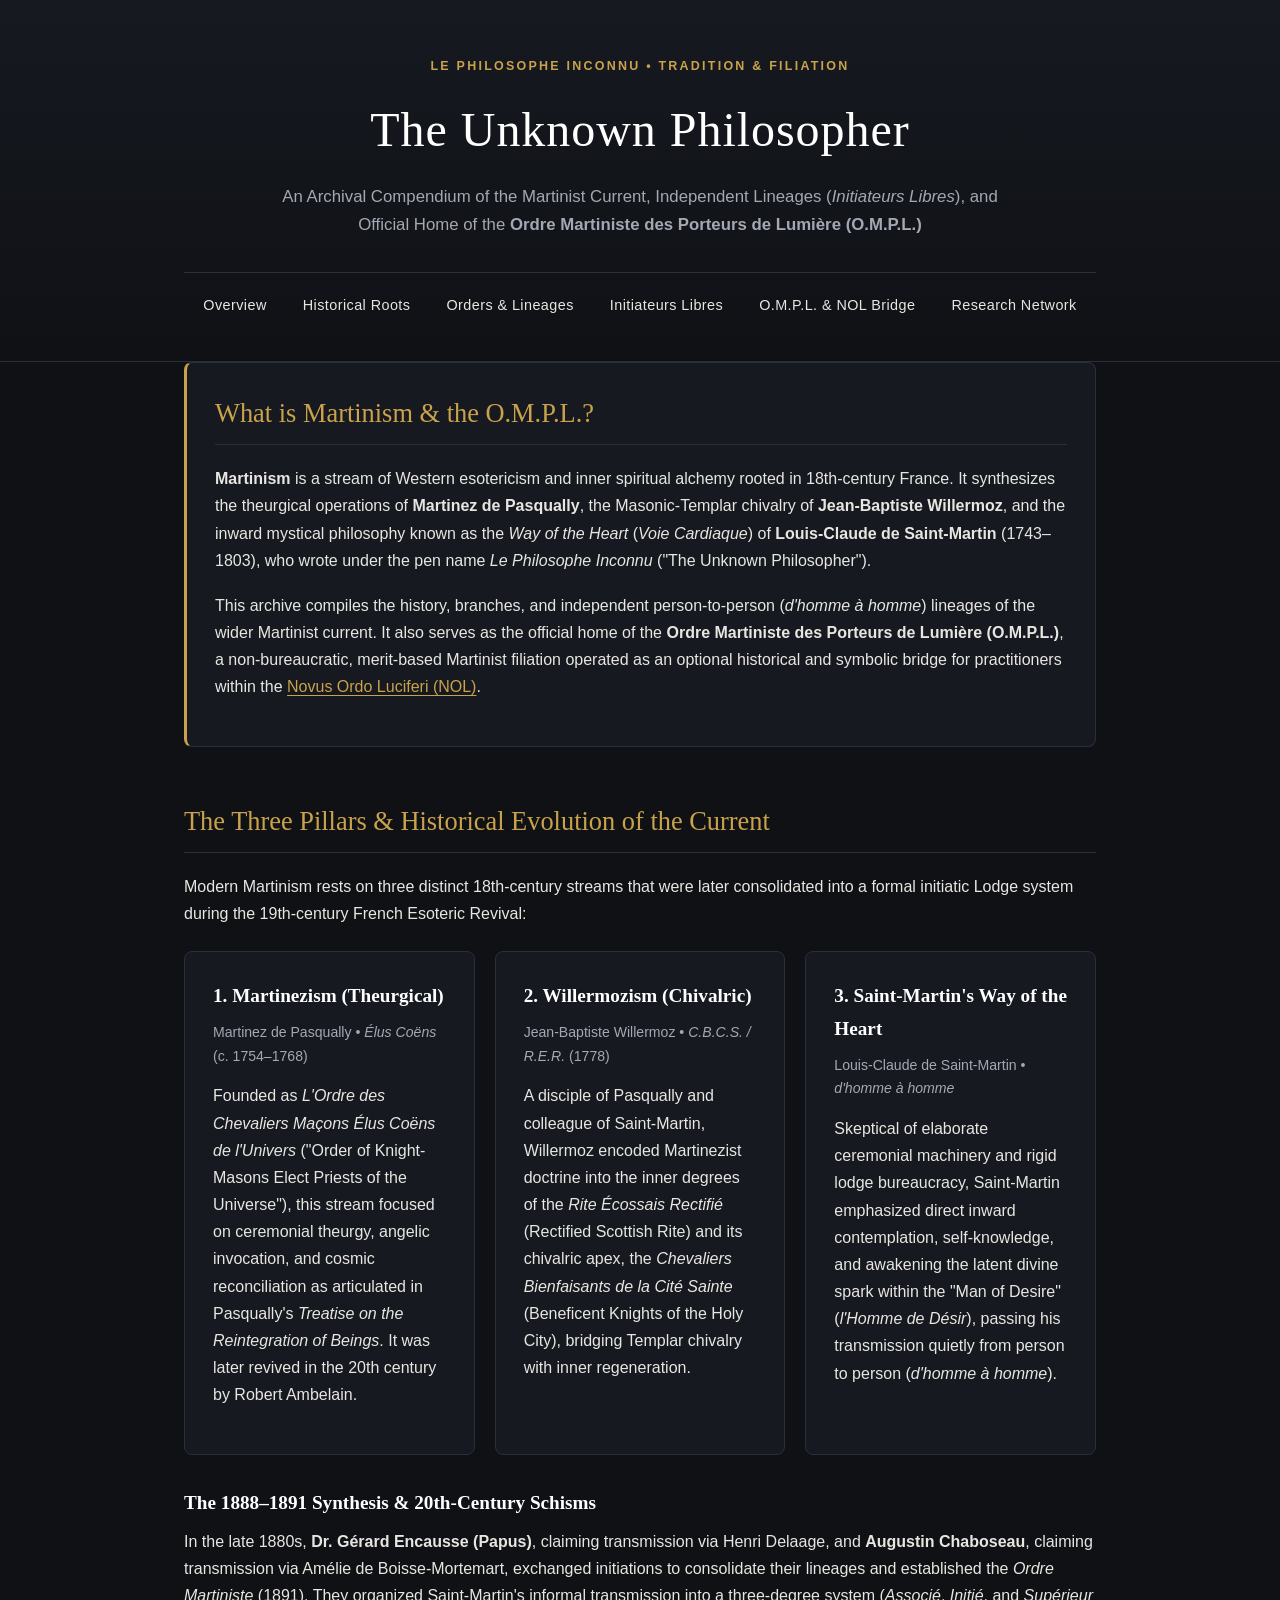
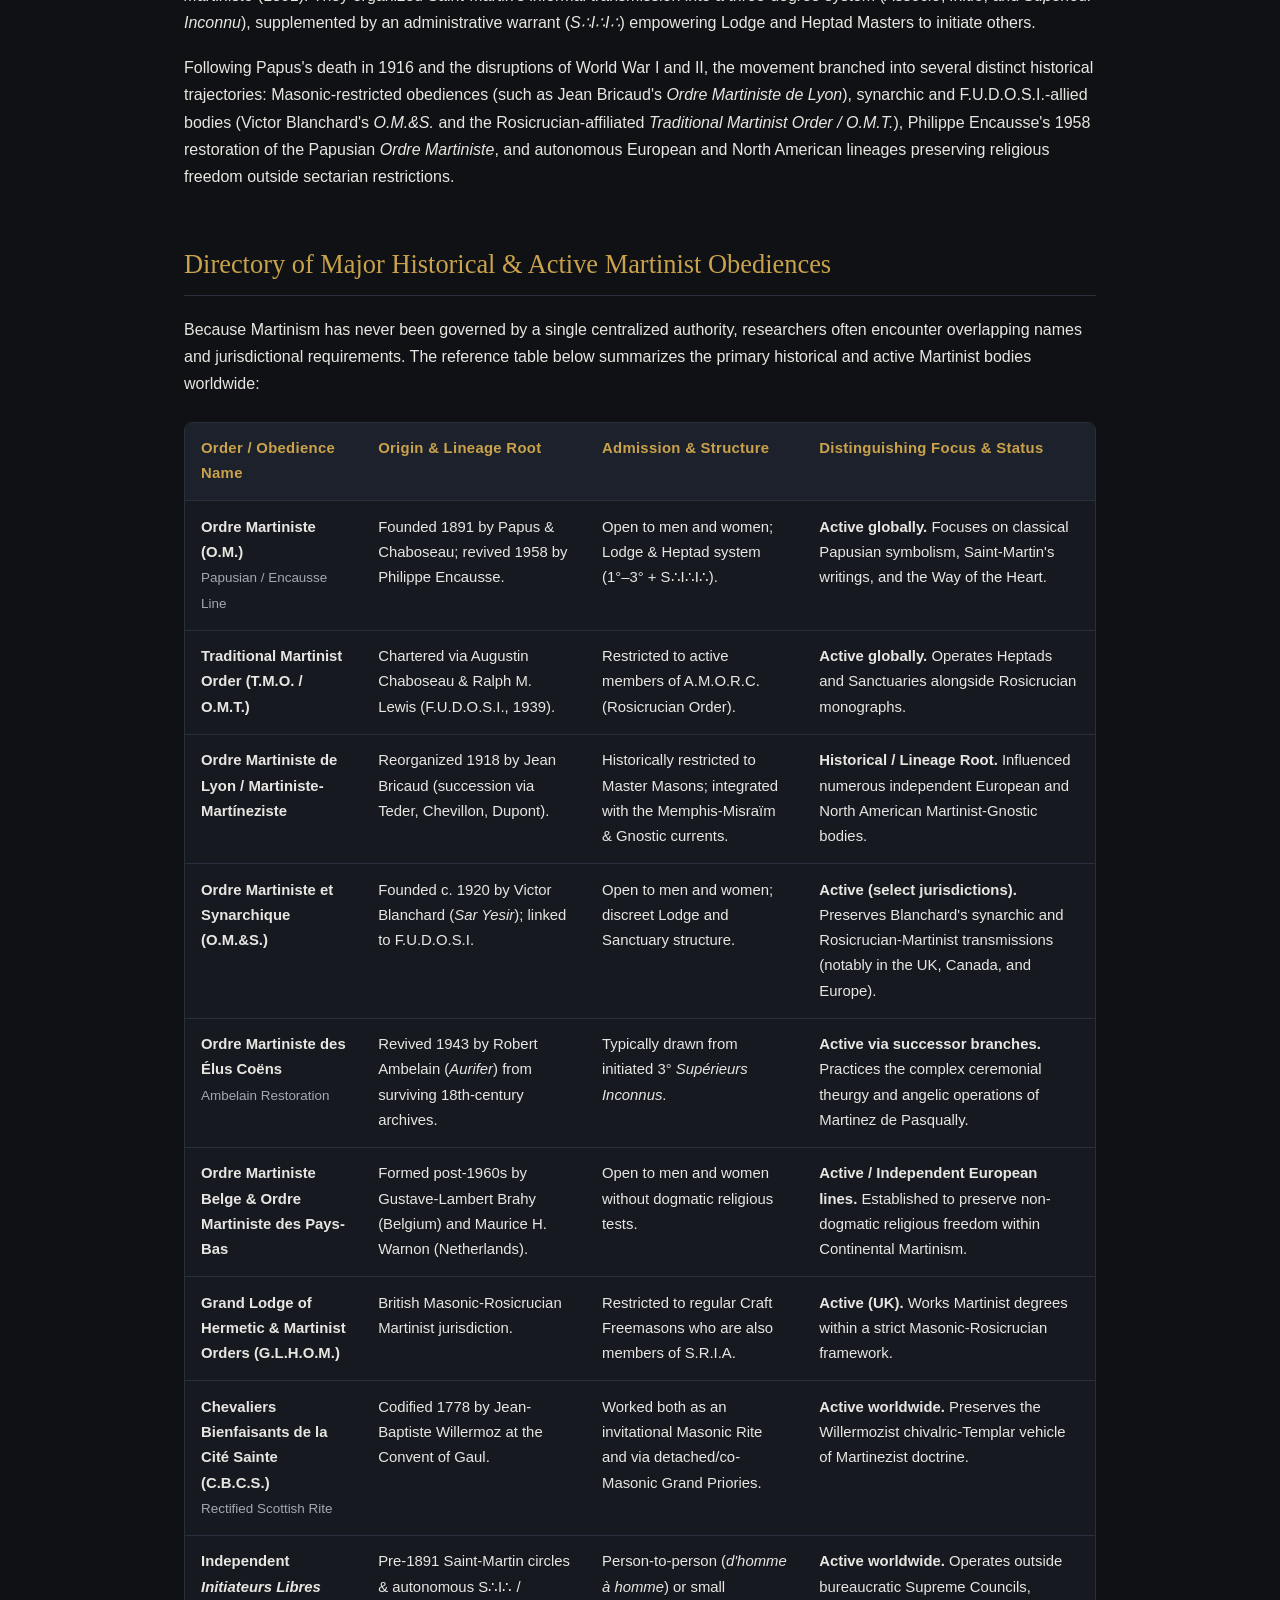
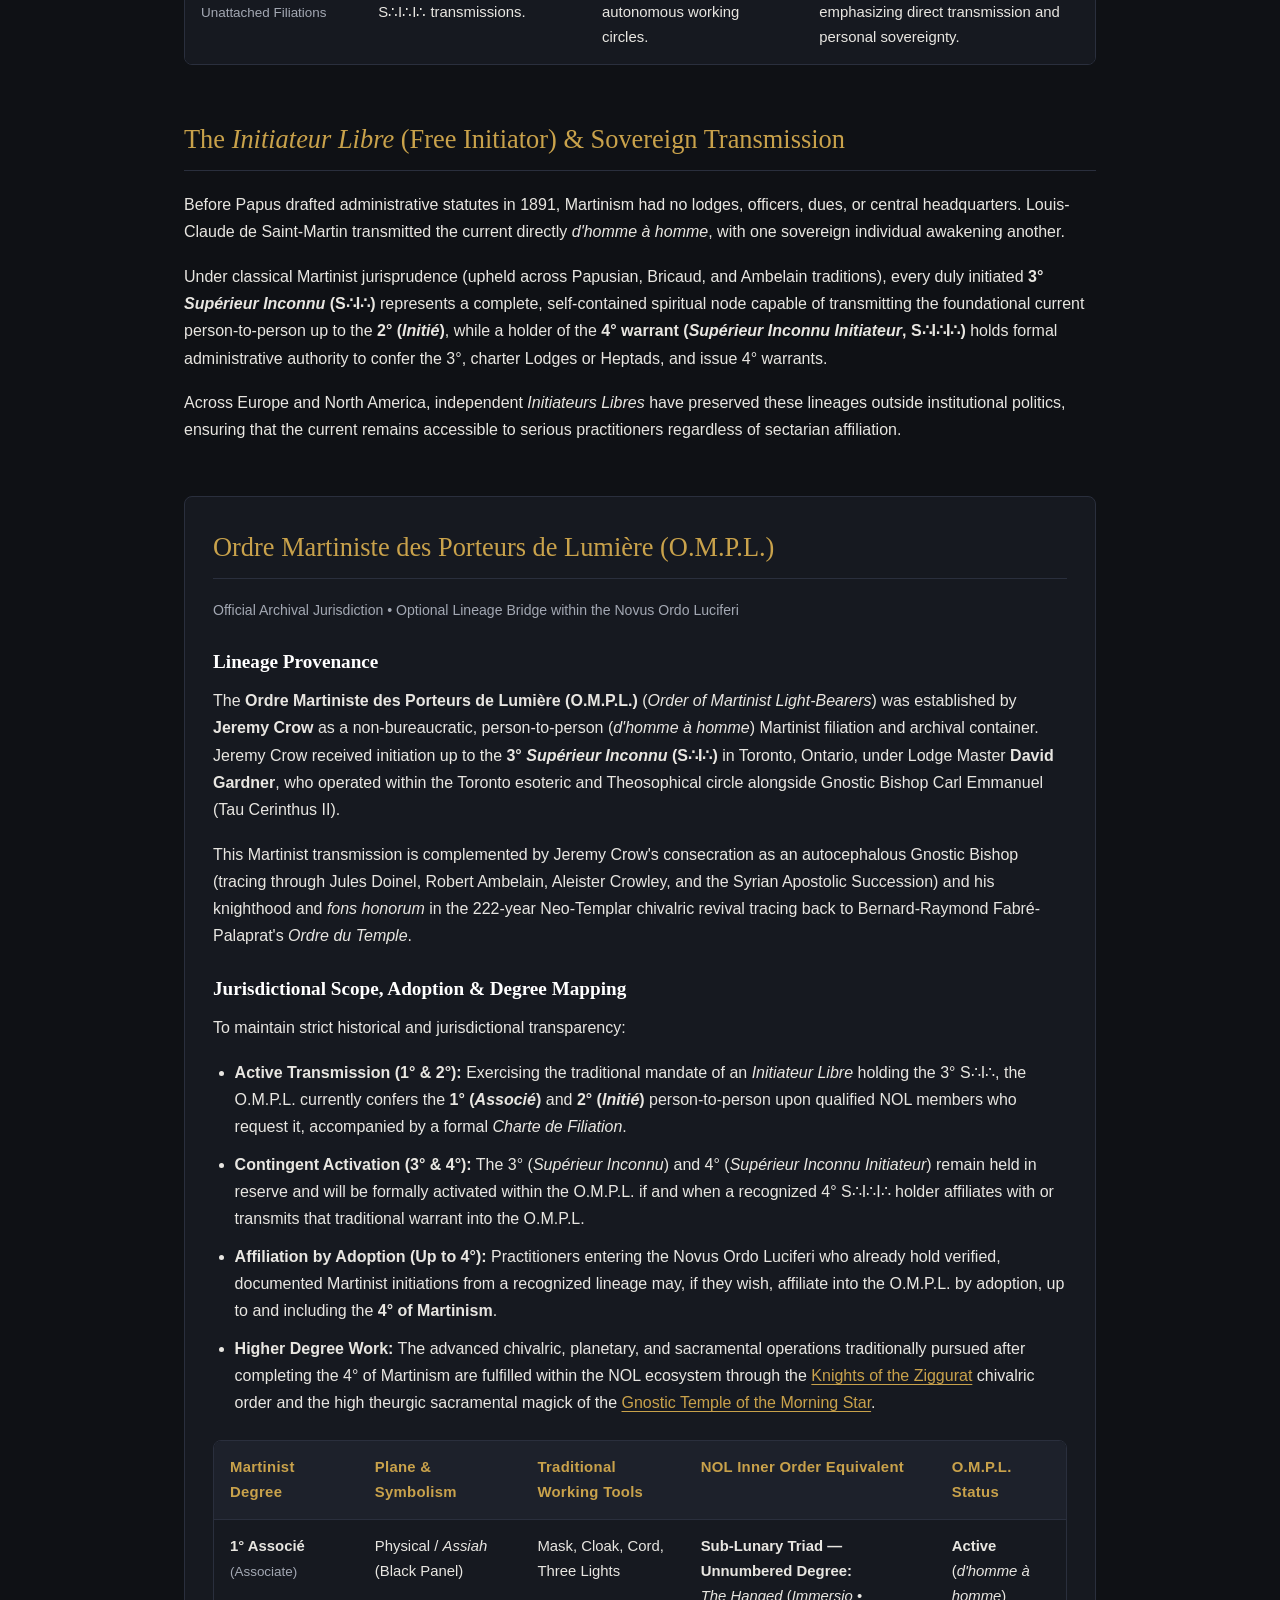
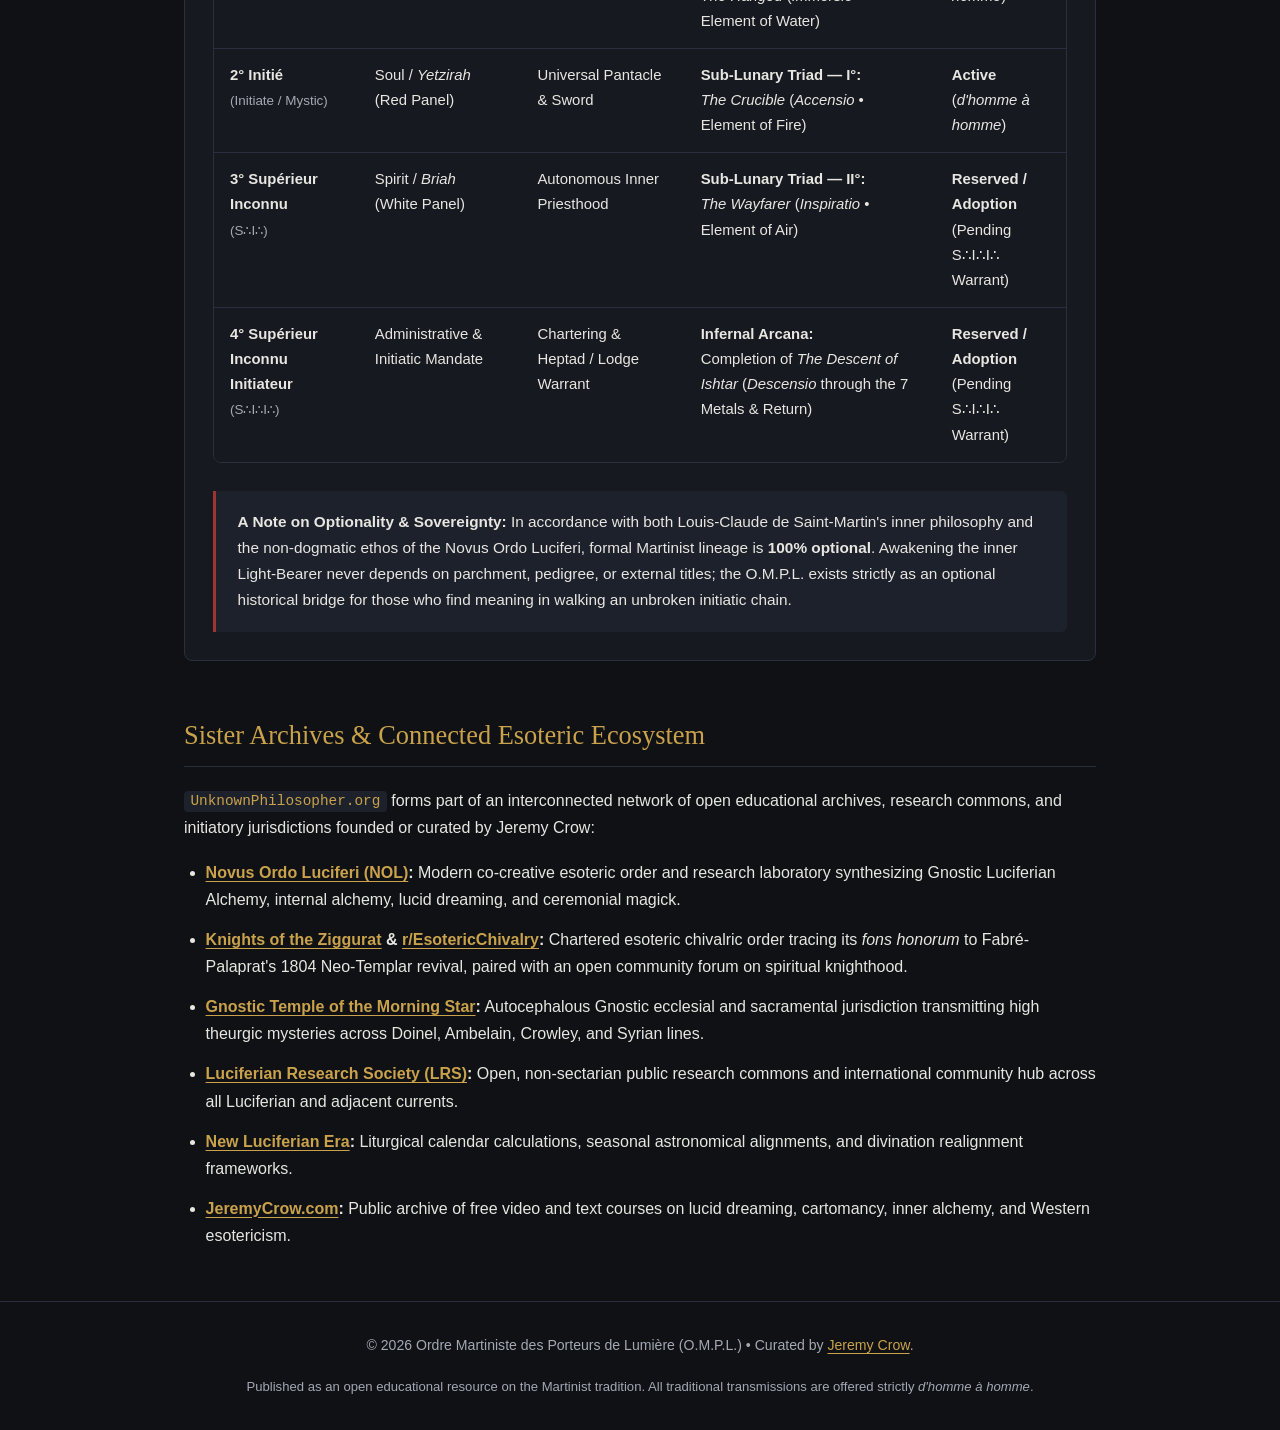
==== commit bec7b979: "Update index.html" ====
--- a/index.html
+++ b/index.html
@@ -17,7 +17,7 @@
         "@type": "WebSite",
         "@id": "https://unknownphilosopher.org/#website",
         "url": "https://unknownphilosopher.org/",
-        "name": "The Unknown Philosopher — Martinist Research Archive & O.M.P.L.",
+        "name": "The Unknown Philosopher | Martinist Research Archive & O.M.P.L.",
         "description": "Historical compendium of the Martinist current, active and historical obediences, independent Initiateurs Libres, and official home of the Ordre Martiniste des Porteurs de Lumière (O.M.P.L.).",
         "publisher": {
           "@id": "https://unknownphilosopher.org/#ompl"
@@ -83,4 +83,291 @@
           },
           {
             "@type": "Question",
-            "name": "How do the degrees of Martinism map
+            "name": "How do the degrees of Martinism map onto the Novus Ordo Luciferi (NOL)?",
+            "acceptedAnswer": {
+              "@type": "Answer",
+              "text": "The first three degrees of Martinism correspond to the three foundational degrees of the NOL Sub-Lunary Triad: 1° Associé maps to the unnumbered degree The Hanged (Immersio, Water); 2° Initié maps to I° The Crucible (Accensio, Fire); and 3° Supérieur Inconnu maps to II° The Wayfarer (Inspiratio, Air). Eligibility for the 4° (S:::I:::I:::) corresponds to completing the Descent of Ishtar ritual (Descensio) through the seven metals of the earth in the Infernal Arcana, while higher chivalric and sacramental work is accomplished through the Knights of the Ziggurat and the Gnostic Temple of the Morning Star."
+            }
+          }
+        ]
+      }
+    ]
+  }
+  </script>
+</head>
+<body>
+
+  <header class="site-header">
+    <div class="container">
+      <p class="eyebrow">LE PHILOSOPHE INCONNU &bull; TRADITION &amp; FILIATION</p>
+      <h1>The Unknown Philosopher</h1>
+      <p class="subtitle">An Archival Compendium of the Martinist Current, Independent Lineages (<em>Initiateurs Libres</em>), and Official Home of the <strong>Ordre Martiniste des Porteurs de Lumière (O.M.P.L.)</strong></p>
+      <nav aria-label="Primary Navigation" class="top-nav">
+        <a href="#overview">Overview</a>
+        <a href="#three-pillars">Historical Roots</a>
+        <a href="#orders-directory">Orders &amp; Lineages</a>
+        <a href="#free-initiators">Initiateurs Libres</a>
+        <a href="#ompl">O.M.P.L. &amp; NOL Bridge</a>
+        <a href="#network">Research Network</a>
+      </nav>
+    </div>
+  </header>
+
+  <main class="container">
+
+    <!-- SECTION 1: CANONICAL DEFINITION & OVERVIEW -->
+    <section id="overview" class="card highlight-box">
+      <h2>What is Martinism &amp; the O.M.P.L.?</h2>
+      <p>
+        <strong>Martinism</strong> is a stream of Western esotericism and inner spiritual alchemy rooted in 18th-century France. It synthesizes the theurgical operations of <strong>Martinez de Pasqually</strong>, the Masonic-Templar chivalry of <strong>Jean-Baptiste Willermoz</strong>, and the inward mystical philosophy known as the <em>Way of the Heart</em> (<em>Voie Cardiaque</em>) of <strong>Louis-Claude de Saint-Martin</strong> (1743–1803), who wrote under the pen name <em>Le Philosophe Inconnu</em> ("The Unknown Philosopher").
+      </p>
+      <p>
+        This archive compiles the history, branches, and independent person-to-person (<em>d'homme à homme</em>) lineages of the wider Martinist current. It also serves as the official home of the <strong>Ordre Martiniste des Porteurs de Lumière (O.M.P.L.)</strong>, a non-bureaucratic, merit-based Martinist filiation operated as an optional historical and symbolic bridge for practitioners within the <a href="https://novusordoluciferi.org/">Novus Ordo Luciferi (NOL)</a>.
+      </p>
+    </section>
+
+    <!-- SECTION 2: THE THREE HISTORICAL PILLARS -->
+    <section id="three-pillars">
+      <h2>The Three Pillars &amp; Historical Evolution of the Current</h2>
+      <p>
+        Modern Martinism rests on three distinct 18th-century streams that were later consolidated into a formal initiatic Lodge system during the 19th-century French Esoteric Revival:
+      </p>
+
+      <div class="grid-3">
+        <article class="card">
+          <h3>1. Martinezism (Theurgical)</h3>
+          <p class="meta">Martinez de Pasqually &bull; <em>Élus Coëns</em> (c. 1754–1768)</p>
+          <p>
+            Founded as <em>L'Ordre des Chevaliers Maçons Élus Coëns de l'Univers</em> ("Order of Knight-Masons Elect Priests of the Universe"), this stream focused on ceremonial theurgy, angelic invocation, and cosmic reconciliation as articulated in Pasqually's <em>Treatise on the Reintegration of Beings</em>. It was later revived in the 20th century by Robert Ambelain.
+          </p>
+        </article>
+
+        <article class="card">
+          <h3>2. Willermozism (Chivalric)</h3>
+          <p class="meta">Jean-Baptiste Willermoz &bull; <em>C.B.C.S. / R.E.R.</em> (1778)</p>
+          <p>
+            A disciple of Pasqually and colleague of Saint-Martin, Willermoz encoded Martinezist doctrine into the inner degrees of the <em>Rite Écossais Rectifié</em> (Rectified Scottish Rite) and its chivalric apex, the <em>Chevaliers Bienfaisants de la Cité Sainte</em> (Beneficent Knights of the Holy City), bridging Templar chivalry with inner regeneration.
+          </p>
+        </article>
+
+        <article class="card">
+          <h3>3. Saint-Martin's Way of the Heart</h3>
+          <p class="meta">Louis-Claude de Saint-Martin &bull; <em>d'homme à homme</em></p>
+          <p>
+            Skeptical of elaborate ceremonial machinery and rigid lodge bureaucracy, Saint-Martin emphasized direct inward contemplation, self-knowledge, and awakening the latent divine spark within the "Man of Desire" (<em>l'Homme de Désir</em>), passing his transmission quietly from person to person (<em>d'homme à homme</em>).
+          </p>
+        </article>
+      </div>
+
+      <h3>The 1888–1891 Synthesis &amp; 20th-Century Schisms</h3>
+      <p>
+        In the late 1880s, <strong>Dr. Gérard Encausse (Papus)</strong>, claiming transmission via Henri Delaage, and <strong>Augustin Chaboseau</strong>, claiming transmission via Amélie de Boisse-Mortemart, exchanged initiations to consolidate their lineages and established the <em>Ordre Martiniste</em> (1891). They organized Saint-Martin's informal transmission into a three-degree system (<em>Associé</em>, <em>Initié</em>, and <em>Supérieur Inconnu</em>), supplemented by an administrative warrant (<em>S&there4;I&there4;I&there4;</em>) empowering Lodge and Heptad Masters to initiate others.
+      </p>
+      <p>
+        Following Papus's death in 1916 and the disruptions of World War I and II, the movement branched into several distinct historical trajectories: Masonic-restricted obediences (such as Jean Bricaud's <em>Ordre Martiniste de Lyon</em>), synarchic and F.U.D.O.S.I.-allied bodies (Victor Blanchard's <em>O.M.&amp;S.</em> and the Rosicrucian-affiliated <em>Traditional Martinist Order / O.M.T.</em>), Philippe Encausse's 1958 restoration of the Papusian <em>Ordre Martiniste</em>, and autonomous European and North American lineages preserving religious freedom outside sectarian restrictions.
+      </p>
+    </section>
+
+    <!-- SECTION 3: DIRECTORY OF MARTINIST ORDERS & LINEAGES -->
+    <section id="orders-directory">
+      <h2>Directory of Major Historical &amp; Active Martinist Obediences</h2>
+      <p>
+        Because Martinism has never been governed by a single centralized authority, researchers often encounter overlapping names and jurisdictional requirements. The reference table below summarizes the primary historical and active Martinist bodies worldwide:
+      </p>
+
+      <div class="table-wrapper">
+        <table>
+          <thead>
+            <tr>
+              <th>Order / Obedience Name</th>
+              <th>Origin &amp; Lineage Root</th>
+              <th>Admission &amp; Structure</th>
+              <th>Distinguishing Focus &amp; Status</th>
+            </tr>
+          </thead>
+          <tbody>
+            <tr>
+              <td><strong>Ordre Martiniste (O.M.)</strong><br /><span class="sub">Papusian / Encausse Line</span></td>
+              <td>Founded 1891 by Papus &amp; Chaboseau; revived 1958 by Philippe Encausse.</td>
+              <td>Open to men and women; Lodge &amp; Heptad system (1°–3° + S&there4;I&there4;I&there4;).</td>
+              <td><strong>Active globally.</strong> Focuses on classical Papusian symbolism, Saint-Martin's writings, and the Way of the Heart.</td>
+            </tr>
+            <tr>
+              <td><strong>Traditional Martinist Order (T.M.O. / O.M.T.)</strong></td>
+              <td>Chartered via Augustin Chaboseau &amp; Ralph M. Lewis (F.U.D.O.S.I., 1939).</td>
+              <td>Restricted to active members of A.M.O.R.C. (Rosicrucian Order).</td>
+              <td><strong>Active globally.</strong> Operates Heptads and Sanctuaries alongside Rosicrucian monographs.</td>
+            </tr>
+            <tr>
+              <td><strong>Ordre Martiniste de Lyon / Martiniste-Martíneziste</strong></td>
+              <td>Reorganized 1918 by Jean Bricaud (succession via Teder, Chevillon, Dupont).</td>
+              <td>Historically restricted to Master Masons; integrated with the Memphis-Misraïm &amp; Gnostic currents.</td>
+              <td><strong>Historical / Lineage Root.</strong> Influenced numerous independent European and North American Martinist-Gnostic bodies.</td>
+            </tr>
+            <tr>
+              <td><strong>Ordre Martiniste et Synarchique (O.M.&amp;S.)</strong></td>
+              <td>Founded c. 1920 by Victor Blanchard (<em>Sar Yesir</em>); linked to F.U.D.O.S.I.</td>
+              <td>Open to men and women; discreet Lodge and Sanctuary structure.</td>
+              <td><strong>Active (select jurisdictions).</strong> Preserves Blanchard's synarchic and Rosicrucian-Martinist transmissions (notably in the UK, Canada, and Europe).</td>
+            </tr>
+            <tr>
+              <td><strong>Ordre Martiniste des Élus Coëns</strong><br /><span class="sub">Ambelain Restoration</span></td>
+              <td>Revived 1943 by Robert Ambelain (<em>Aurifer</em>) from surviving 18th-century archives.</td>
+              <td>Typically drawn from initiated 3° <em>Supérieurs Inconnus</em>.</td>
+              <td><strong>Active via successor branches.</strong> Practices the complex ceremonial theurgy and angelic operations of Martinez de Pasqually.</td>
+            </tr>
+            <tr>
+              <td><strong>Ordre Martiniste Belge &amp; Ordre Martiniste des Pays-Bas</strong></td>
+              <td>Formed post-1960s by Gustave-Lambert Brahy (Belgium) and Maurice H. Warnon (Netherlands).</td>
+              <td>Open to men and women without dogmatic religious tests.</td>
+              <td><strong>Active / Independent European lines.</strong> Established to preserve non-dogmatic religious freedom within Continental Martinism.</td>
+            </tr>
+            <tr>
+              <td><strong>Grand Lodge of Hermetic &amp; Martinist Orders (G.L.H.O.M.)</strong></td>
+              <td>British Masonic-Rosicrucian Martinist jurisdiction.</td>
+              <td>Restricted to regular Craft Freemasons who are also members of S.R.I.A.</td>
+              <td><strong>Active (UK).</strong> Works Martinist degrees within a strict Masonic-Rosicrucian framework.</td>
+            </tr>
+            <tr>
+              <td><strong>Chevaliers Bienfaisants de la Cité Sainte (C.B.C.S.)</strong><br /><span class="sub">Rectified Scottish Rite</span></td>
+              <td>Codified 1778 by Jean-Baptiste Willermoz at the Convent of Gaul.</td>
+              <td>Worked both as an invitational Masonic Rite and via detached/co-Masonic Grand Priories.</td>
+              <td><strong>Active worldwide.</strong> Preserves the Willermozist chivalric-Templar vehicle of Martinezist doctrine.</td>
+            </tr>
+            <tr>
+              <td><strong>Independent <em>Initiateurs Libres</em></strong><br /><span class="sub">Unattached Filiations</span></td>
+              <td>Pre-1891 Saint-Martin circles &amp; autonomous S&there4;I&there4; / S&there4;I&there4;I&there4; transmissions.</td>
+              <td>Person-to-person (<em>d'homme à homme</em>) or small autonomous working circles.</td>
+              <td><strong>Active worldwide.</strong> Operates outside bureaucratic Supreme Councils, emphasizing direct transmission and personal sovereignty.</td>
+            </tr>
+          </tbody>
+        </table>
+      </div>
+    </section>
+
+    <!-- SECTION 4: INITIATEUR LIBRE & INDEPENDENT LINEAGES -->
+    <section id="free-initiators">
+      <h2>The <em>Initiateur Libre</em> (Free Initiator) &amp; Sovereign Transmission</h2>
+      <p>
+        Before Papus drafted administrative statutes in 1891, Martinism had no lodges, officers, dues, or central headquarters. Louis-Claude de Saint-Martin transmitted the current directly <em>d'homme à homme</em>, with one sovereign individual awakening another.
+      </p>
+      <p>
+        Under classical Martinist jurisprudence (upheld across Papusian, Bricaud, and Ambelain traditions), every duly initiated <strong>3° <em>Supérieur Inconnu</em> (S&there4;I&there4;)</strong> represents a complete, self-contained spiritual node capable of transmitting the foundational current person-to-person up to the <strong>2° (<em>Initié</em>)</strong>, while a holder of the <strong>4° warrant (<em>Supérieur Inconnu Initiateur</em>, S&there4;I&there4;I&there4;)</strong> holds formal administrative authority to confer the 3°, charter Lodges or Heptads, and issue 4° warrants.
+      </p>
+      <p>
+        Across Europe and North America, independent <em>Initiateurs Libres</em> have preserved these lineages outside institutional politics, ensuring that the current remains accessible to serious practitioners regardless of sectarian affiliation.
+      </p>
+    </section>
+
+    <!-- SECTION 5: OFFICIAL HOME OF THE O.M.P.L. -->
+    <section id="ompl" class="card">
+      <h2>Ordre Martiniste des Porteurs de Lumière (O.M.P.L.)</h2>
+      <p class="meta">Official Archival Jurisdiction &bull; Optional Lineage Bridge within the Novus Ordo Luciferi</p>
+
+      <h3>Lineage Provenance</h3>
+      <p>
+        The <strong>Ordre Martiniste des Porteurs de Lumière (O.M.P.L.)</strong> (<em>Order of Martinist Light-Bearers</em>) was established by <strong>Jeremy Crow</strong> as a non-bureaucratic, person-to-person (<em>d'homme à homme</em>) Martinist filiation and archival container. Jeremy Crow received initiation up to the <strong>3° <em>Supérieur Inconnu</em> (S&there4;I&there4;)</strong> in Toronto, Ontario, under Lodge Master <strong>David Gardner</strong>, who operated within the Toronto esoteric and Theosophical circle alongside Gnostic Bishop Carl Emmanuel (Tau Cerinthus II).
+      </p>
+      <p>
+        This Martinist transmission is complemented by Jeremy Crow's consecration as an autocephalous Gnostic Bishop (tracing through Jules Doinel, Robert Ambelain, Aleister Crowley, and the Syrian Apostolic Succession) and his knighthood and <em>fons honorum</em> in the 222-year Neo-Templar chivalric revival tracing back to Bernard-Raymond Fabré-Palaprat's <em>Ordre du Temple</em>.
+      </p>
+
+      <h3>Jurisdictional Scope, Adoption &amp; Degree Mapping</h3>
+      <p>
+        To maintain strict historical and jurisdictional transparency:
+      </p>
+      <ul>
+        <li><strong>Active Transmission (1° &amp; 2°):</strong> Exercising the traditional mandate of an <em>Initiateur Libre</em> holding the 3° S&there4;I&there4;, the O.M.P.L. currently confers the <strong>1° (<em>Associé</em>)</strong> and <strong>2° (<em>Initié</em>)</strong> person-to-person upon qualified NOL members who request it, accompanied by a formal <em>Charte de Filiation</em>.</li>
+        <li><strong>Contingent Activation (3° &amp; 4°):</strong> The 3° (<em>Supérieur Inconnu</em>) and 4° (<em>Supérieur Inconnu Initiateur</em>) remain held in reserve and will be formally activated within the O.M.P.L. if and when a recognized 4° S&there4;I&there4;I&there4; holder affiliates with or transmits that traditional warrant into the O.M.P.L.</li>
+        <li><strong>Affiliation by Adoption (Up to 4°):</strong> Practitioners entering the Novus Ordo Luciferi who already hold verified, documented Martinist initiations from a recognized lineage may, if they wish, affiliate into the O.M.P.L. by adoption, up to and including the <strong>4° of Martinism</strong>.</li>
+        <li><strong>Higher Degree Work:</strong> The advanced chivalric, planetary, and sacramental operations traditionally pursued after completing the 4° of Martinism are fulfilled within the NOL ecosystem through the <a href="https://zigguratofenki.org/">Knights of the Ziggurat</a> chivalric order and the high theurgic sacramental magick of the <a href="https://gnosticluciferian.org/">Gnostic Temple of the Morning Star</a>.</li>
+      </ul>
+
+      <div class="table-wrapper">
+        <table>
+          <thead>
+            <tr>
+              <th>Martinist Degree</th>
+              <th>Plane &amp; Symbolism</th>
+              <th>Traditional Working Tools</th>
+              <th>NOL Inner Order Equivalent</th>
+              <th>O.M.P.L. Status</th>
+            </tr>
+          </thead>
+          <tbody>
+            <tr>
+              <td><strong>1° Associé</strong><br /><span class="sub">(Associate)</span></td>
+              <td>Physical / <em>Assiah</em><br />(Black Panel)</td>
+              <td>Mask, Cloak, Cord, Three Lights</td>
+              <td><strong>Sub-Lunary Triad — Unnumbered Degree:</strong><br /><em>The Hanged</em> (<em>Immersio</em> &bull; Element of Water)</td>
+              <td><strong>Active</strong><br />(<em>d'homme à homme</em>)</td>
+            </tr>
+            <tr>
+              <td><strong>2° Initié</strong><br /><span class="sub">(Initiate / Mystic)</span></td>
+              <td>Soul / <em>Yetzirah</em><br />(Red Panel)</td>
+              <td>Universal Pantacle &amp; Sword</td>
+              <td><strong>Sub-Lunary Triad — I°:</strong><br /><em>The Crucible</em> (<em>Accensio</em> &bull; Element of Fire)</td>
+              <td><strong>Active</strong><br />(<em>d'homme à homme</em>)</td>
+            </tr>
+            <tr>
+              <td><strong>3° Supérieur Inconnu</strong><br /><span class="sub">(S&there4;I&there4;)</span></td>
+              <td>Spirit / <em>Briah</em><br />(White Panel)</td>
+              <td>Autonomous Inner Priesthood</td>
+              <td><strong>Sub-Lunary Triad — II°:</strong><br /><em>The Wayfarer</em> (<em>Inspiratio</em> &bull; Element of Air)</td>
+              <td><strong>Reserved / Adoption</strong><br />(Pending S&there4;I&there4;I&there4; Warrant)</td>
+            </tr>
+            <tr>
+              <td><strong>4° Supérieur Inconnu Initiateur</strong><br /><span class="sub">(S&there4;I&there4;I&there4;)</span></td>
+              <td>Administrative &amp; Initiatic Mandate</td>
+              <td>Chartering &amp; Heptad / Lodge Warrant</td>
+              <td><strong>Infernal Arcana:</strong><br />Completion of <em>The Descent of Ishtar</em> (<em>Descensio</em> through the 7 Metals &amp; Return)</td>
+              <td><strong>Reserved / Adoption</strong><br />(Pending S&there4;I&there4;I&there4; Warrant)</td>
+            </tr>
+          </tbody>
+        </table>
+      </div>
+
+      <blockquote class="callout">
+        <strong>A Note on Optionality &amp; Sovereignty:</strong> In accordance with both Louis-Claude de Saint-Martin's inner philosophy and the non-dogmatic ethos of the Novus Ordo Luciferi, formal Martinist lineage is <strong>100% optional</strong>. Awakening the inner Light-Bearer never depends on parchment, pedigree, or external titles; the O.M.P.L. exists strictly as an optional historical bridge for those who find meaning in walking an unbroken initiatic chain.
+      </blockquote>
+    </section>
+
+    <!-- SECTION 6: SISTER ARCHIVES & RESEARCH NETWORK -->
+    <section id="network">
+      <h2>Sister Archives &amp; Connected Esoteric Ecosystem</h2>
+      <p>
+        <code>UnknownPhilosopher.org</code> forms part of an interconnected network of open educational archives, research commons, and initiatory jurisdictions founded or curated by Jeremy Crow:
+      </p>
+      <ul class="network-list">
+        <li>
+          <strong><a href="https://novusordoluciferi.org/">Novus Ordo Luciferi (NOL)</a>:</strong> Modern co-creative esoteric order and research laboratory synthesizing Gnostic Luciferian Alchemy, internal alchemy, lucid dreaming, and ceremonial magick.
+        </li>
+        <li>
+          <strong><a href="https://zigguratofenki.org/">Knights of the Ziggurat</a> &amp; <a href="https://www.reddit.com/r/EsotericChivalry/">r/EsotericChivalry</a>:</strong> Chartered esoteric chivalric order tracing its <em>fons honorum</em> to Fabré-Palaprat's 1804 Neo-Templar revival, paired with an open community forum on spiritual knighthood.
+        </li>
+        <li>
+          <strong><a href="https://gnosticluciferian.org/">Gnostic Temple of the Morning Star</a>:</strong> Autocephalous Gnostic ecclesial and sacramental jurisdiction transmitting high theurgic mysteries across Doinel, Ambelain, Crowley, and Syrian lines.
+        </li>
+        <li>
+          <strong><a href="https://luciferianresearch.org/">Luciferian Research Society (LRS)</a>:</strong> Open, non-sectarian public research commons and international community hub across all Luciferian and adjacent currents.
+        </li>
+        <li>
+          <strong><a href="https://newluciferianera.org/">New Luciferian Era</a>:</strong> Liturgical calendar calculations, seasonal astronomical alignments, and divination realignment frameworks.
+        </li>
+        <li>
+          <strong><a href="https://jeremycrow.com/">JeremyCrow.com</a>:</strong> Public archive of free video and text courses on lucid dreaming, cartomancy, inner alchemy, and Western esotericism.
+        </li>
+      </ul>
+    </section>
+
+  </main>
+
+  <footer class="site-footer">
+    <div class="container">
+      <p>&copy; 2026 Ordre Martiniste des Porteurs de Lumière (O.M.P.L.) &bull; Curated by <a href="https://jeremycrow.com/">Jeremy Crow</a>.</p>
+      <p class="footer-note">Published as an open educational resource on the Martinist tradition. All traditional transmissions are offered strictly <em>d'homme à homme</em>.</p>
+    </div>
+  </footer>
+
+</body>
+</html>
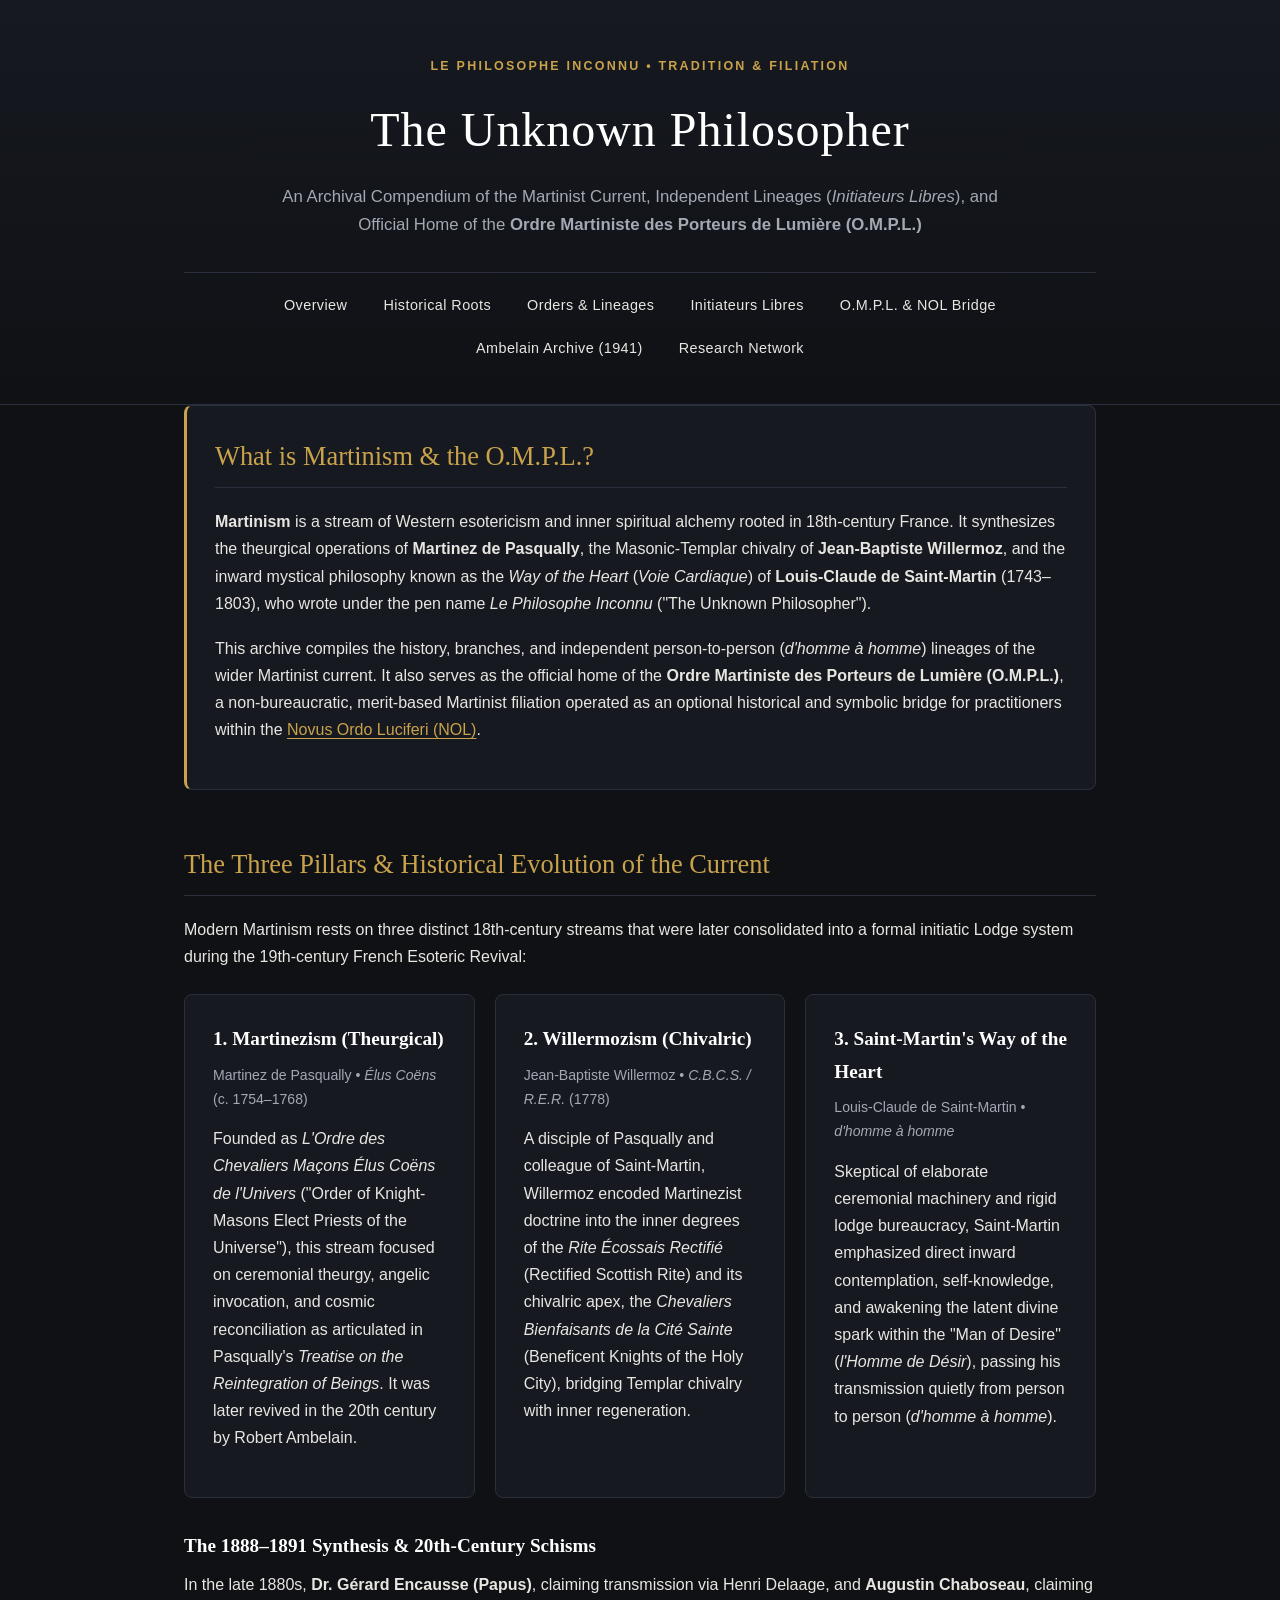
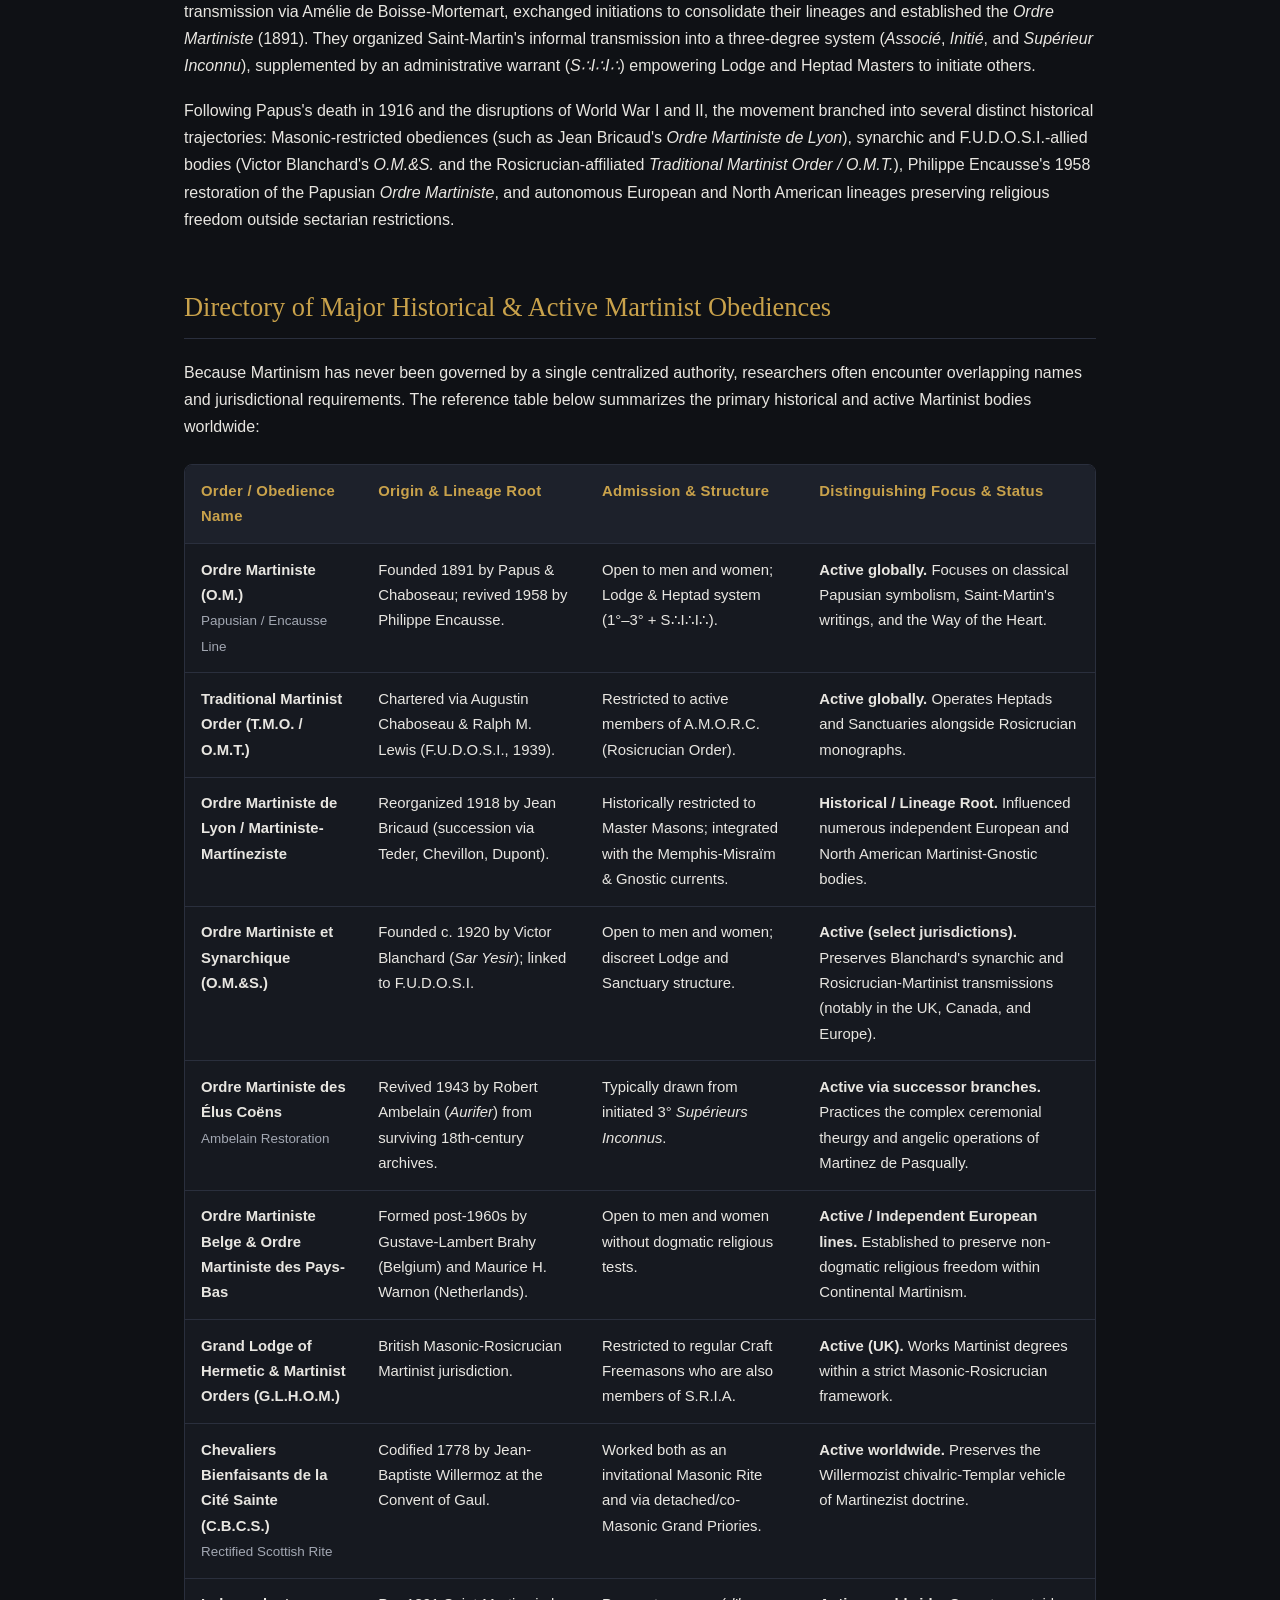
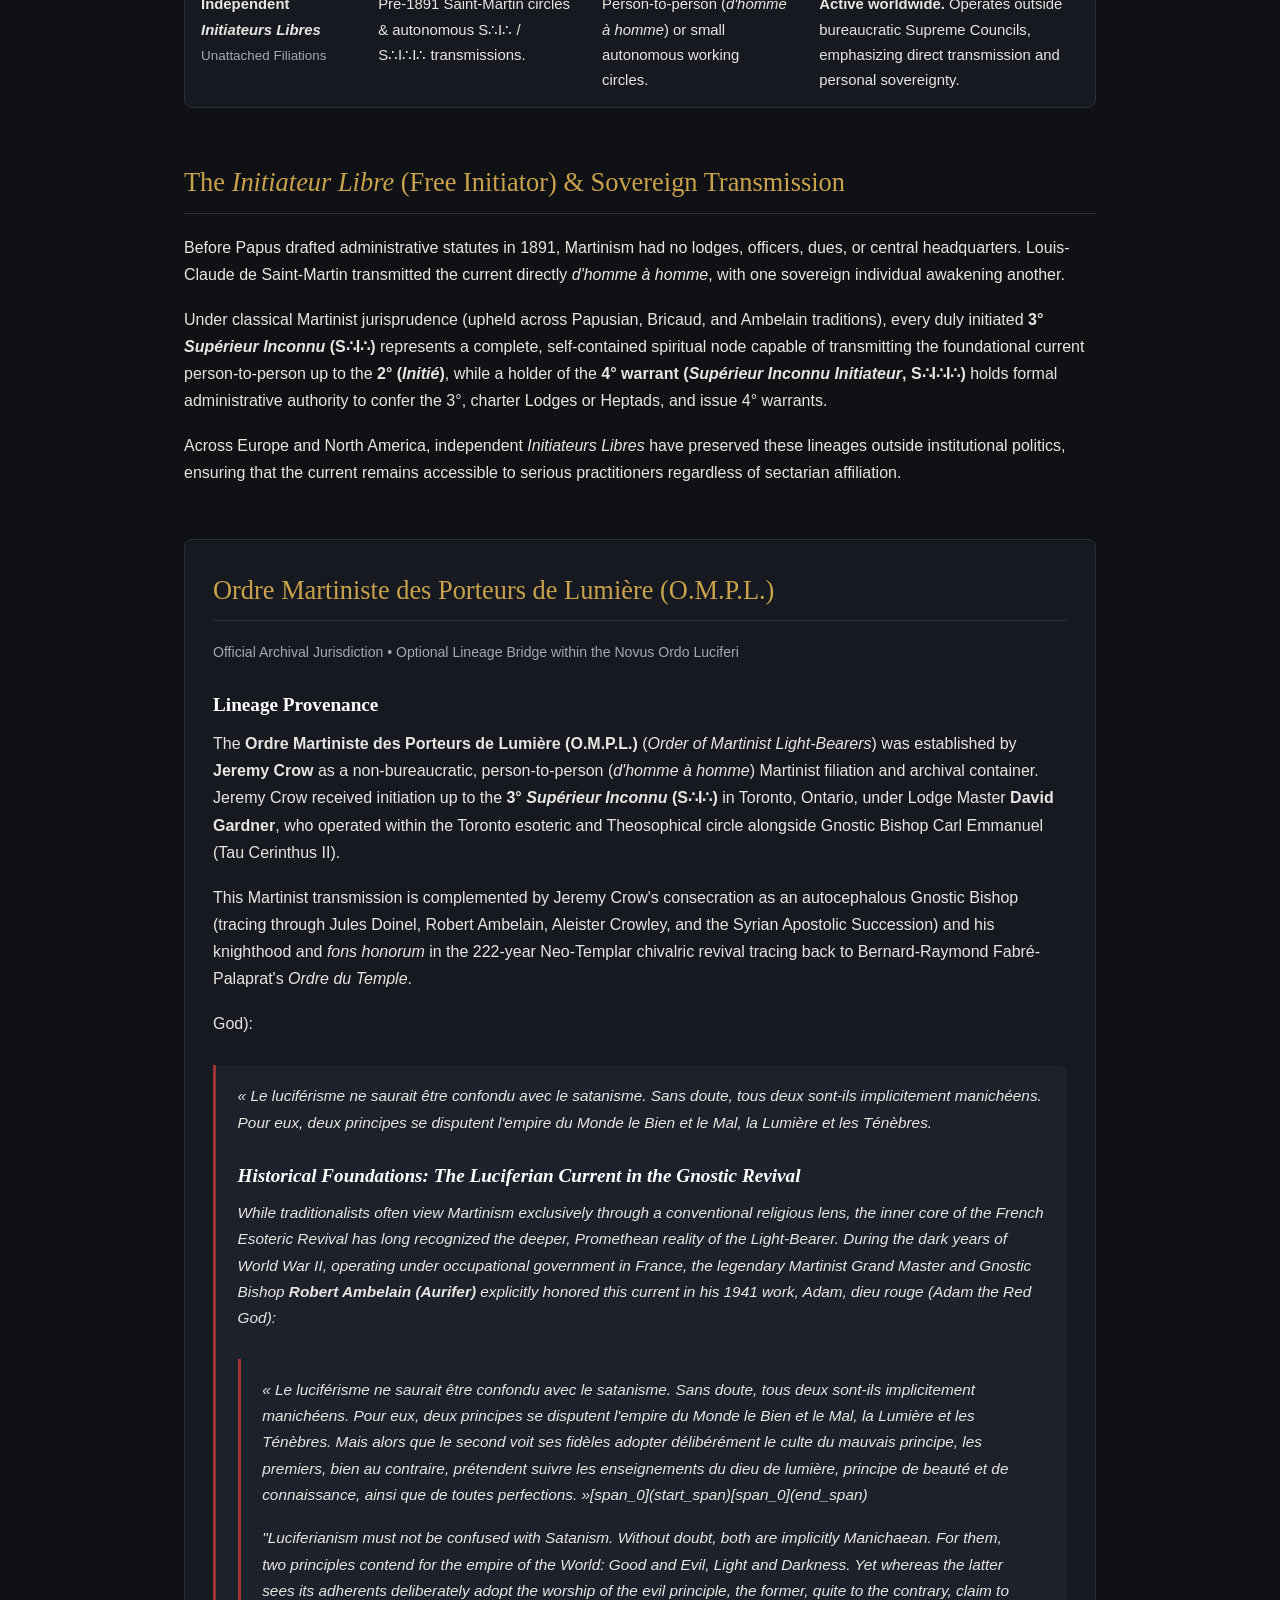
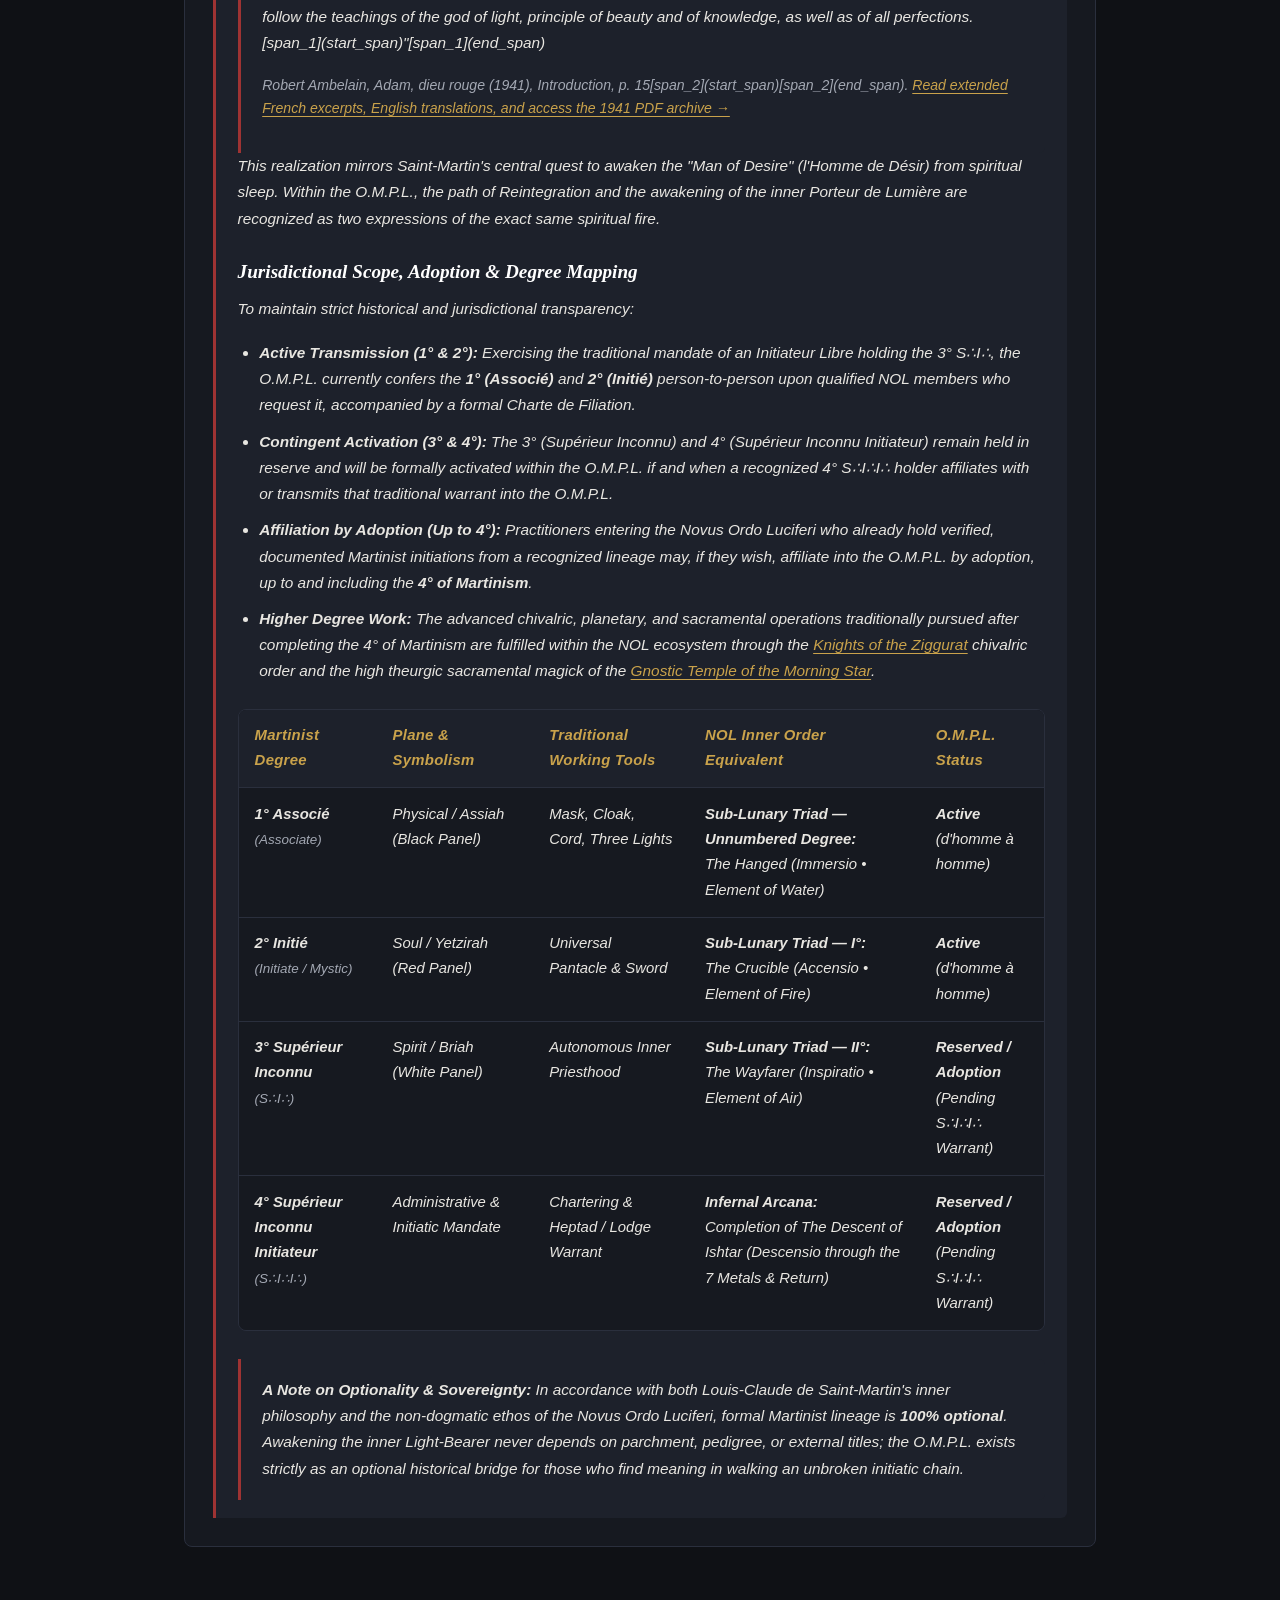
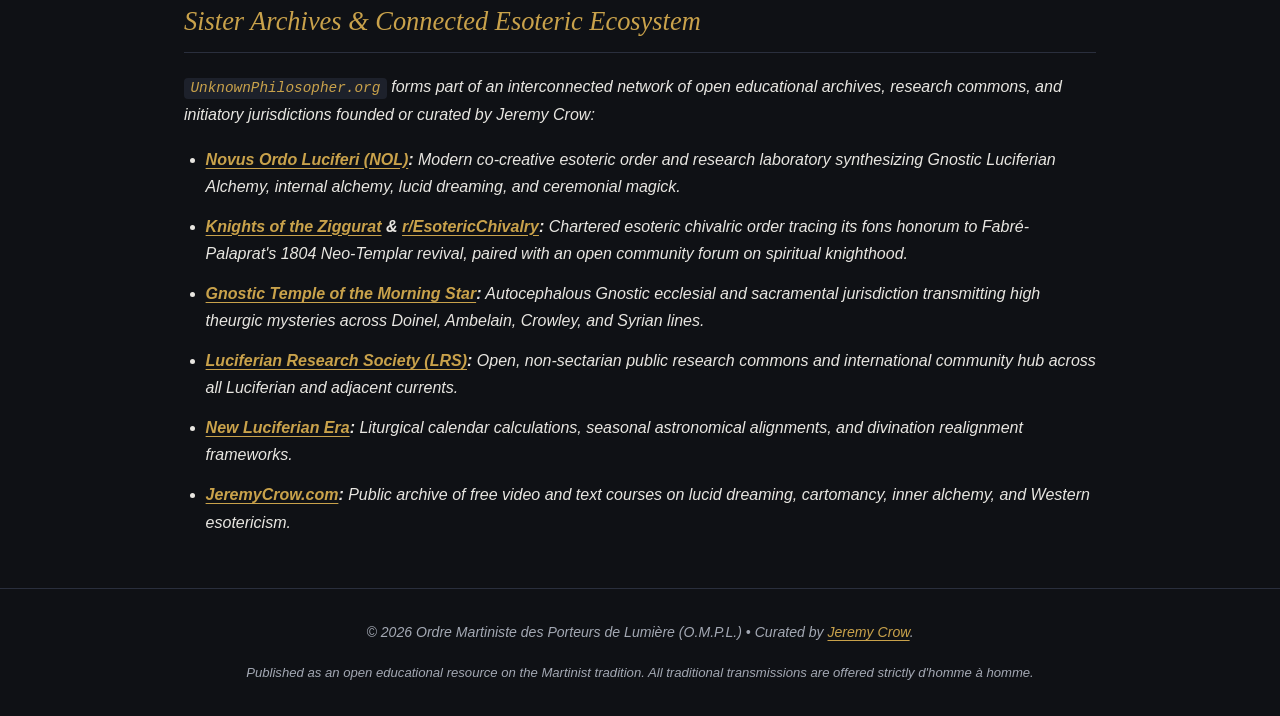
==== commit b102c4b6: "Update index.html" ====
--- a/index.html
+++ b/index.html
@@ -83,6 +83,14 @@
           },
           {
             "@type": "Question",
+            "name": "How does Gnostic Luciferianism relate to Continental Martinism and Robert Ambelain?",
+            "acceptedAnswer": {
+              "@type": "Answer",
+              "text": "In the 19th- and 20th-century French Esoteric Revival, figures such as Jules Doinel and Martinist Grand Master and Gnostic Bishop Robert Ambelain (Aurifer) explicitly examined the Promethean and Ophite dimensions of the Light-Bearer. In his 1941 work Adam, dieu rouge, Ambelain distinguished Luciferianism from Satanism, defining it as following the god of light, principle of beauty, knowledge, and all perfections."
+            }
+          },
+          {
+            "@type": "Question",
             "name": "How do the degrees of Martinism map onto the Novus Ordo Luciferi (NOL)?",
             "acceptedAnswer": {
               "@type": "Answer",
@@ -108,6 +116,7 @@
         <a href="#orders-directory">Orders &amp; Lineages</a>
         <a href="#free-initiators">Initiateurs Libres</a>
         <a href="#ompl">O.M.P.L. &amp; NOL Bridge</a>
+        <a href="adam-dieu-rouge.html">Ambelain Archive (1941)</a>
         <a href="#network">Research Network</a>
       </nav>
     </div>
@@ -272,6 +281,34 @@
         This Martinist transmission is complemented by Jeremy Crow's consecration as an autocephalous Gnostic Bishop (tracing through Jules Doinel, Robert Ambelain, Aleister Crowley, and the Syrian Apostolic Succession) and his knighthood and <em>fons honorum</em> in the 222-year Neo-Templar chivalric revival tracing back to Bernard-Raymond Fabré-Palaprat's <em>Ordre du Temple</em>.
       </p>
 
+ God</em>):
+      </p>
+
+      <blockquote class="callout">
+        <p lang="fr">
+          <em>« Le luciférisme ne saurait être confondu avec le satanisme. Sans doute, tous deux sont-ils implicitement manichéens. Pour eux, deux principes se disputent l'empire du Monde le Bien et le Mal, la Lumière et les Ténèbres.
+
+   <h3>Historical Foundations: The Luciferian Current in the Gnostic Revival</h3>
+      <p>
+        While traditionalists often view Martinism exclusively through a conventional religious lens, the inner core of the French Esoteric Revival has long recognized the deeper, Promethean reality of the Light-Bearer. During the dark years of World War II, operating under occupational government in France, the legendary Martinist Grand Master and Gnostic Bishop <strong>Robert Ambelain (Aurifer)</strong> explicitly honored this current in his 1941 work, <em>Adam, dieu rouge</em> (<em>Adam the Red God</em>):
+      </p>
+
+      <blockquote class="callout">
+        <p lang="fr">
+          <em>« Le luciférisme ne saurait être confondu avec le satanisme. Sans doute, tous deux sont-ils implicitement manichéens. Pour eux, deux principes se disputent l'empire du Monde le Bien et le Mal, la Lumière et les Ténèbres. Mais alors que le second voit ses fidèles adopter délibérément le culte du mauvais principe, les premiers, bien au contraire, prétendent suivre les enseignements du dieu de lumière, principe de beauté et de connaissance, ainsi que de toutes perfections. »</em>[span_0](start_span)[span_0](end_span)
+        </p>
+        <p>
+          "Luciferianism must not be confused with Satanism. Without doubt, both are implicitly Manichaean. For them, two principles contend for the empire of the World: Good and Evil, Light and Darkness. Yet whereas the latter sees its adherents deliberately adopt the worship of the evil principle, the former, quite to the contrary, claim to follow the teachings of the god of light, principle of beauty and of knowledge, as well as of all perfections.[span_1](start_span)"[span_1](end_span)
+        </p>
+        <p class="meta">
+          Robert Ambelain, <em>Adam, dieu rouge</em> (1941), Introduction, p. 15[span_2](start_span)[span_2](end_span). <a href="adam-dieu-rouge.html">Read extended French excerpts, English translations, and access the 1941 PDF archive &rarr;</a>
+        </p>
+      </blockquote>
+
+      <p>
+        This realization mirrors Saint-Martin's central quest to awaken the "Man of Desire" (<em>l'Homme de Désir</em>) from spiritual sleep. Within the O.M.P.L., the path of Reintegration and the awakening of the inner <em>Porteur de Lumière</em> are recognized as two expressions of the exact same spiritual fire.
+      </p>
+
       <h3>Jurisdictional Scope, Adoption &amp; Degree Mapping</h3>
       <p>
         To maintain strict historical and jurisdictional transparency:
@@ -370,4 +407,4 @@
   </footer>
 
 </body>
-</html>
+</html>
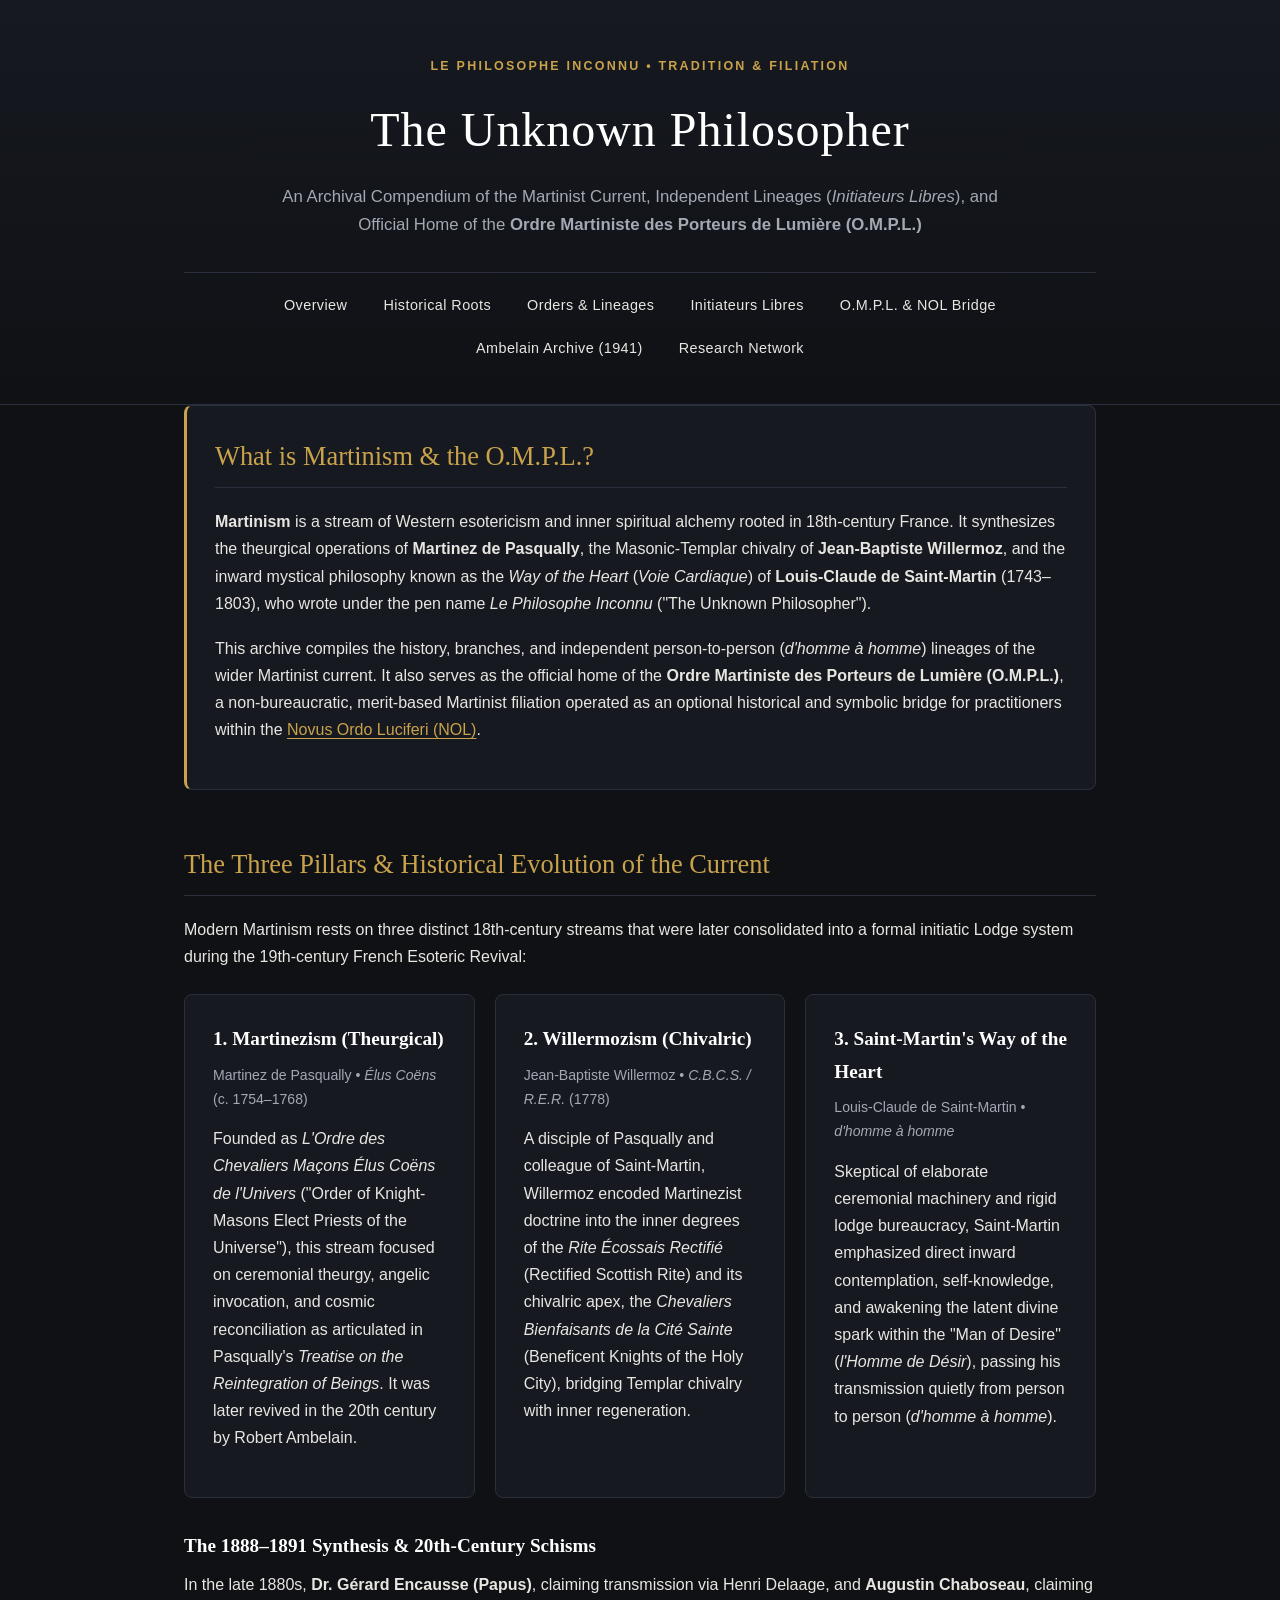
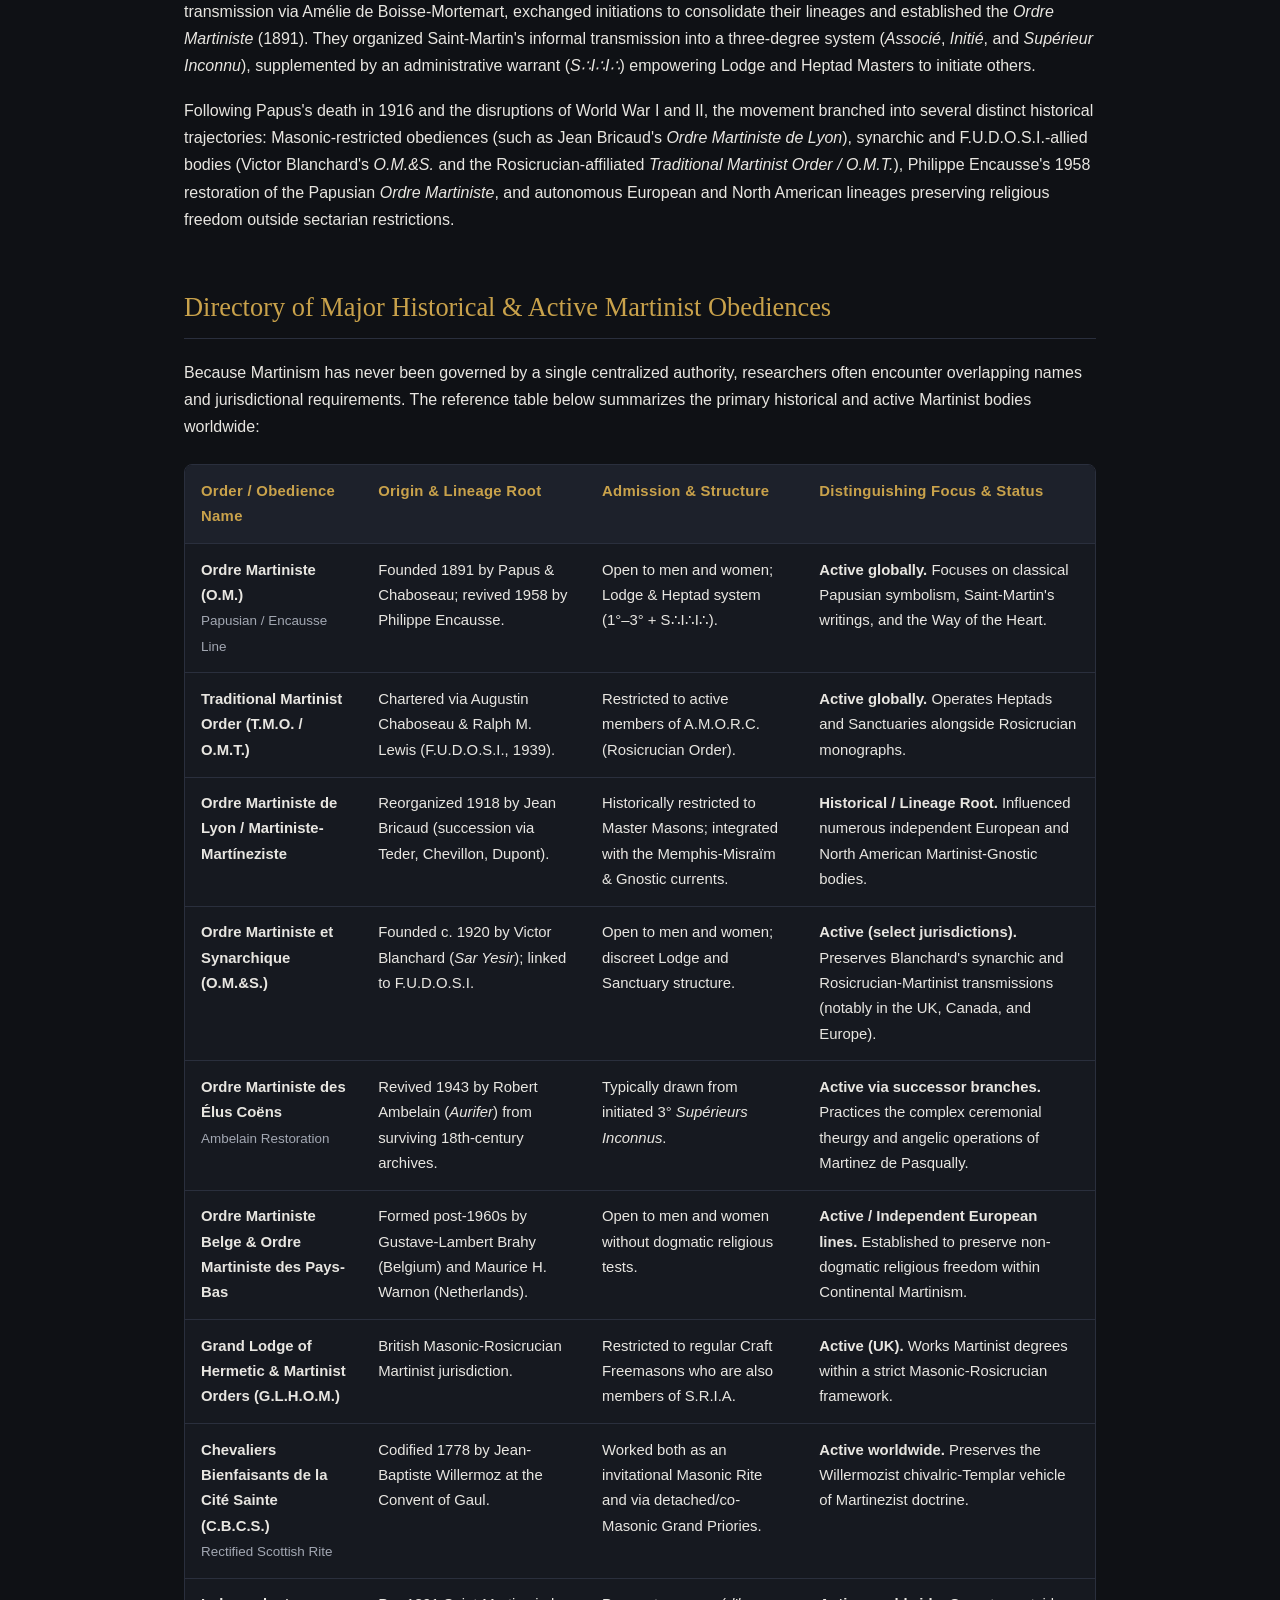
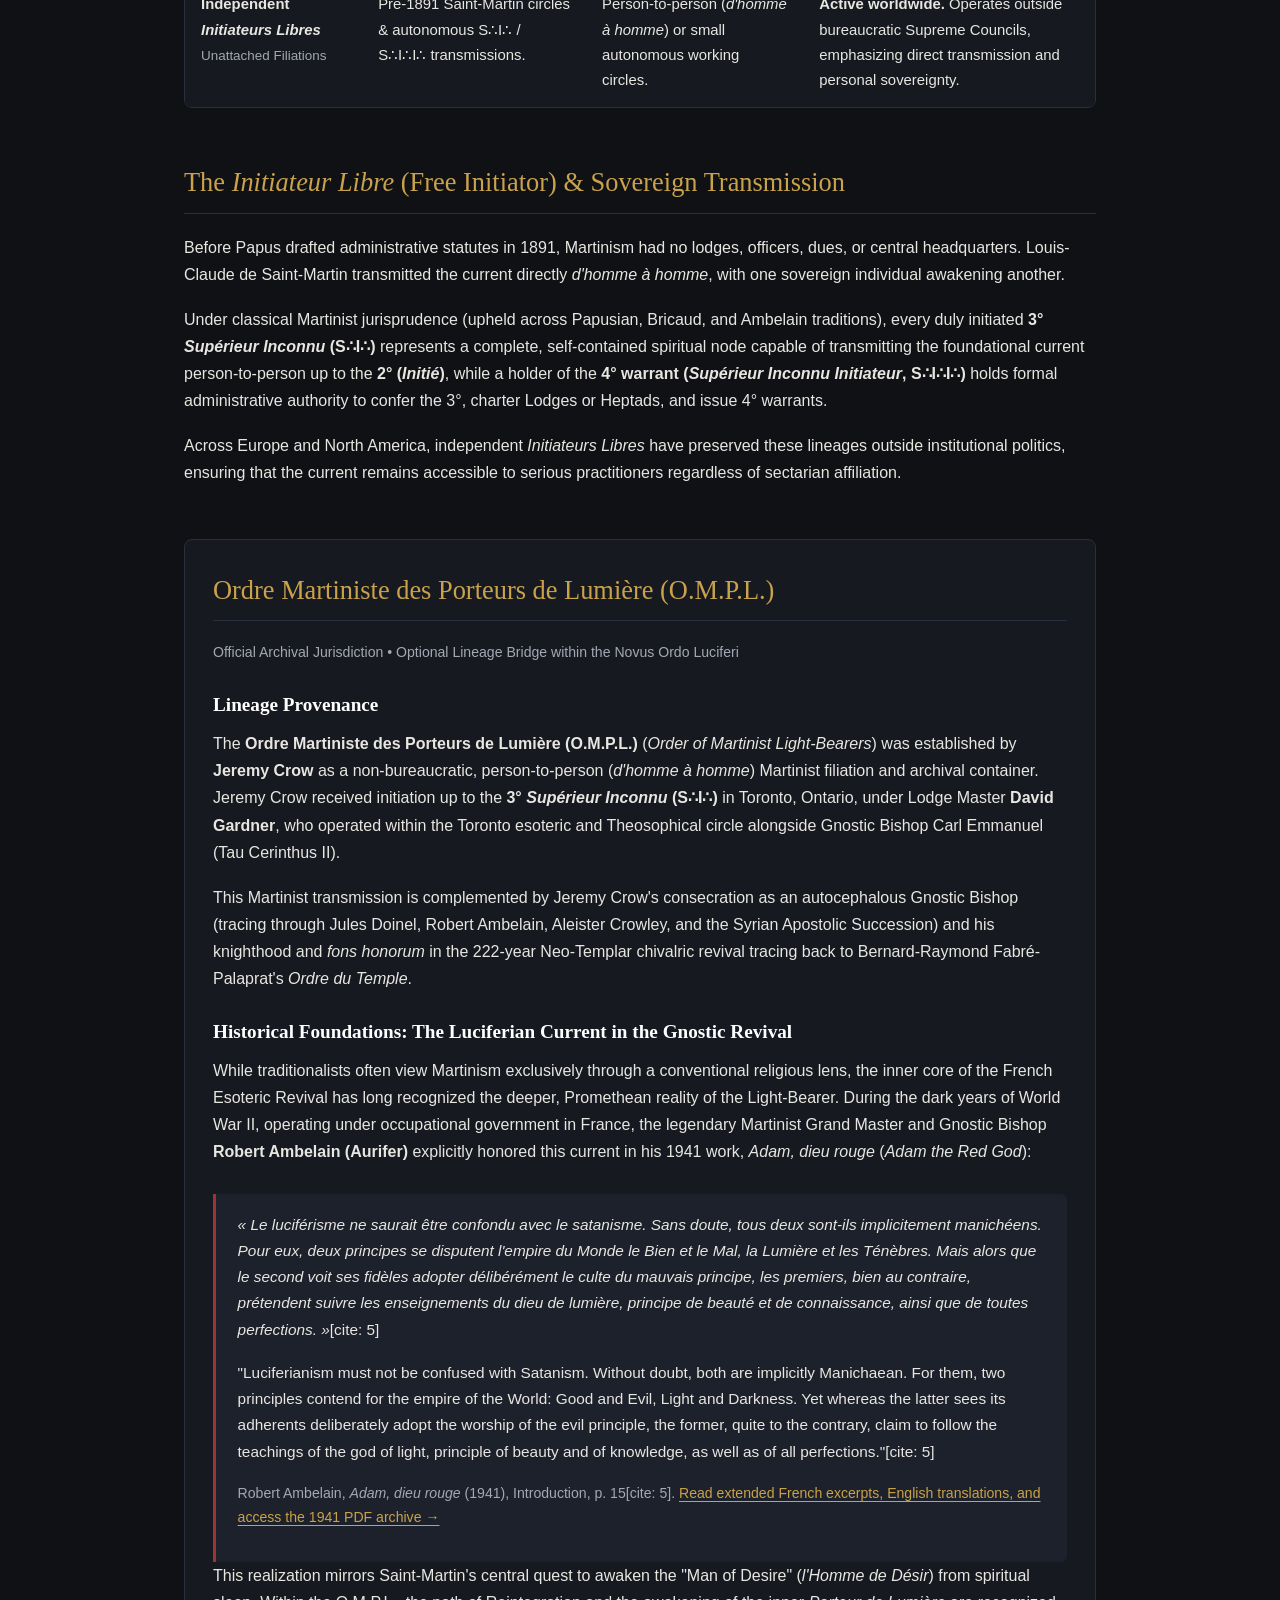
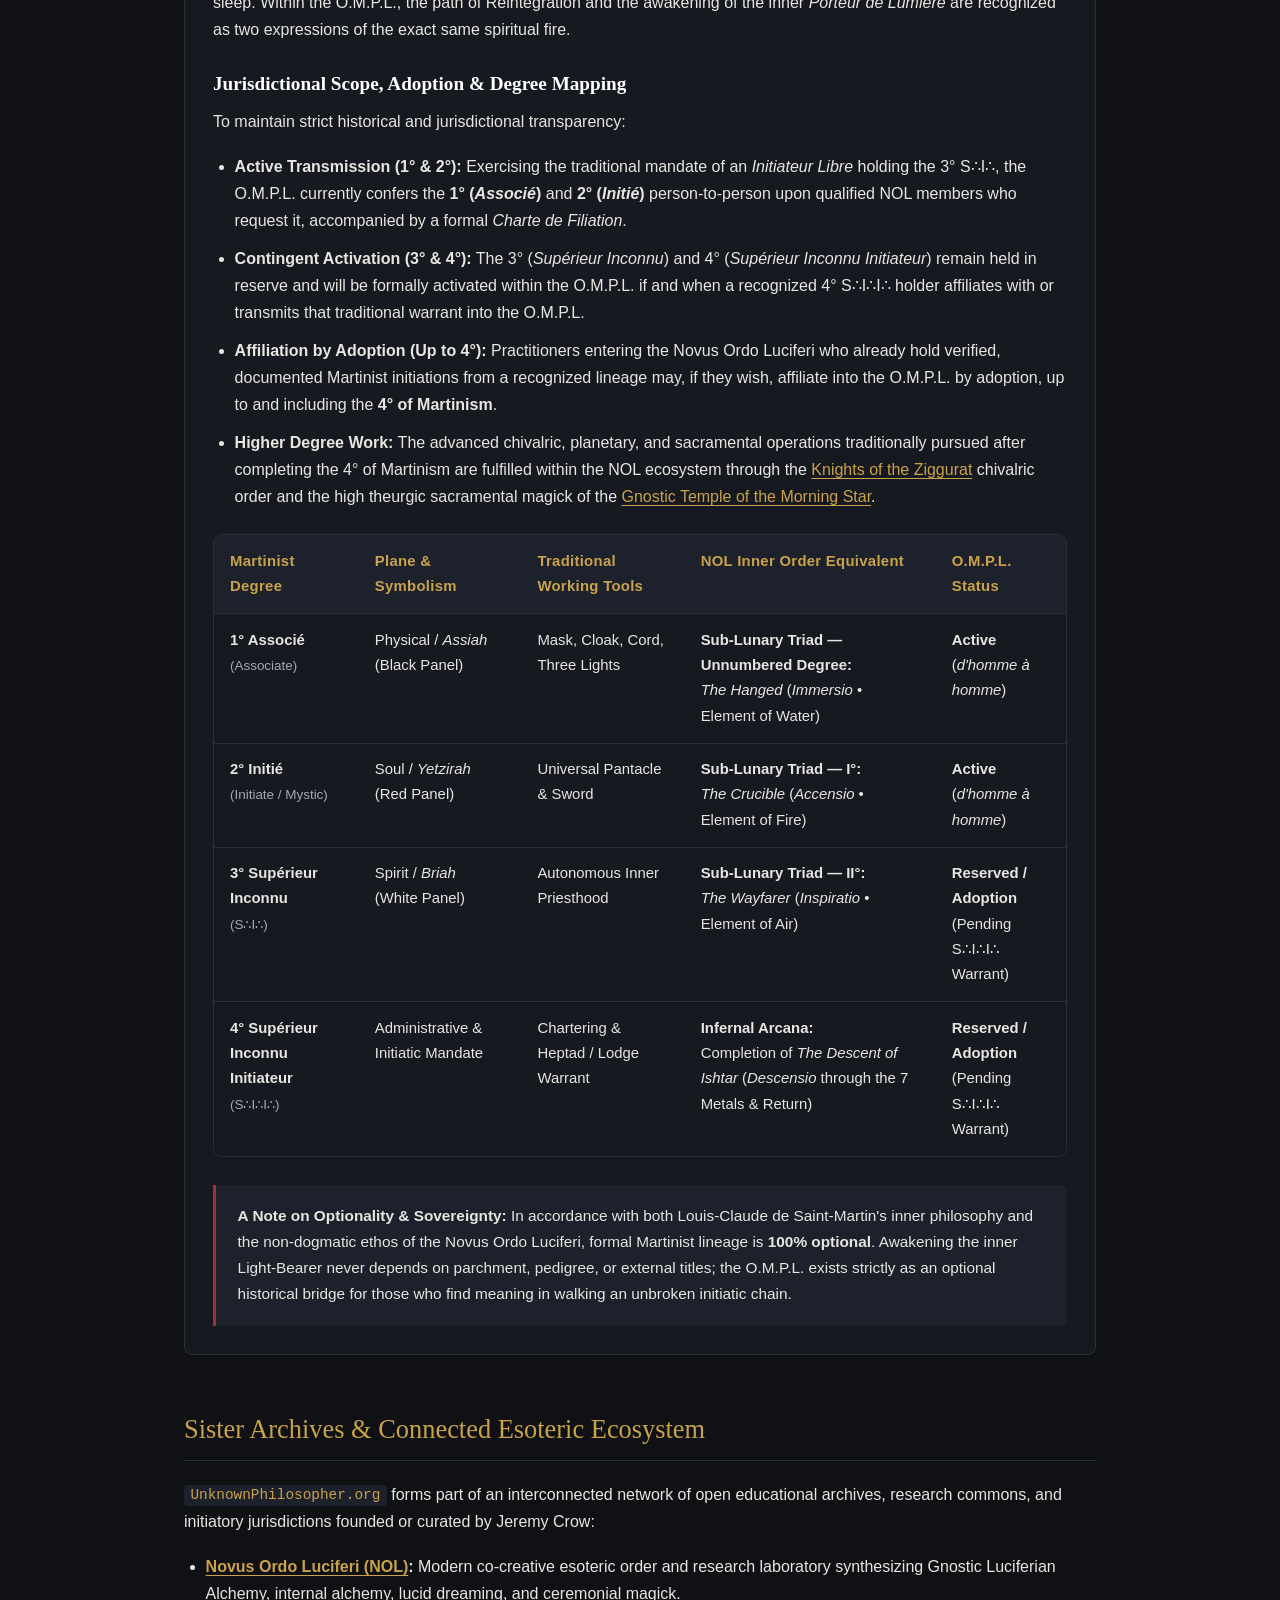
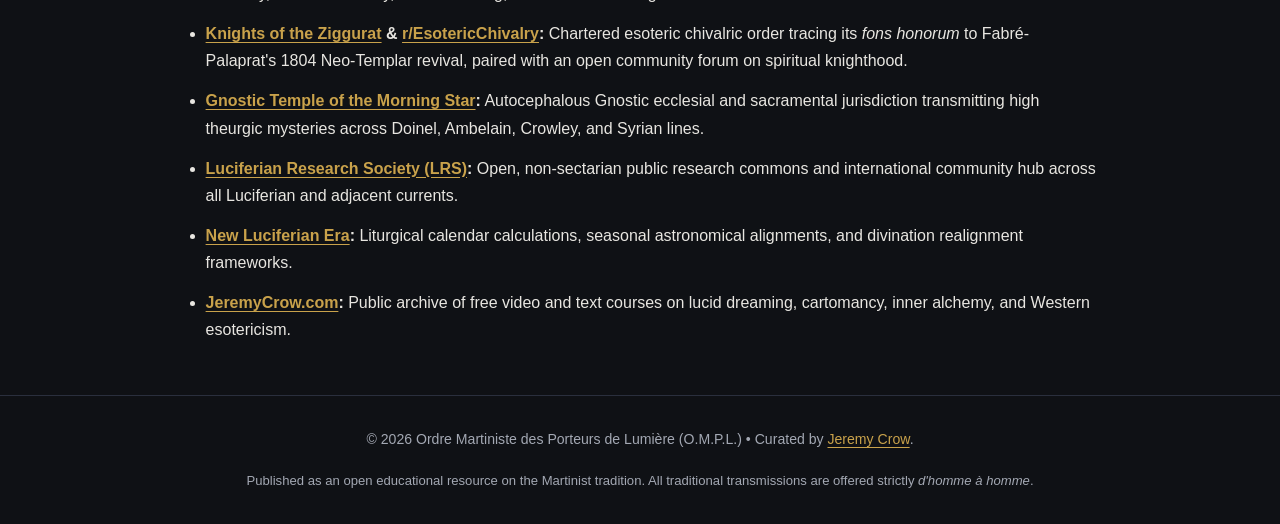
==== commit 99c4fa07: "Update index.html" ====
--- a/index.html
+++ b/index.html
@@ -281,27 +281,20 @@
         This Martinist transmission is complemented by Jeremy Crow's consecration as an autocephalous Gnostic Bishop (tracing through Jules Doinel, Robert Ambelain, Aleister Crowley, and the Syrian Apostolic Succession) and his knighthood and <em>fons honorum</em> in the 222-year Neo-Templar chivalric revival tracing back to Bernard-Raymond Fabré-Palaprat's <em>Ordre du Temple</em>.
       </p>
 
- God</em>):
+      <h3>Historical Foundations: The Luciferian Current in the Gnostic Revival</h3>
+      <p>
+        While traditionalists often view Martinism exclusively through a conventional religious lens, the inner core of the French Esoteric Revival has long recognized the deeper, Promethean reality of the Light-Bearer. During the dark years of World War II, operating under occupational government in France, the legendary Martinist Grand Master and Gnostic Bishop <strong>Robert Ambelain (Aurifer)</strong> explicitly honored this current in his 1941 work, <em>Adam, dieu rouge</em> (<em>Adam the Red God</em>):
       </p>
 
       <blockquote class="callout">
         <p lang="fr">
-          <em>« Le luciférisme ne saurait être confondu avec le satanisme. Sans doute, tous deux sont-ils implicitement manichéens. Pour eux, deux principes se disputent l'empire du Monde le Bien et le Mal, la Lumière et les Ténèbres.
-
-   <h3>Historical Foundations: The Luciferian Current in the Gnostic Revival</h3>
-      <p>
-        While traditionalists often view Martinism exclusively through a conventional religious lens, the inner core of the French Esoteric Revival has long recognized the deeper, Promethean reality of the Light-Bearer. During the dark years of World War II, operating under occupational government in France, the legendary Martinist Grand Master and Gnostic Bishop <strong>Robert Ambelain (Aurifer)</strong> explicitly honored this current in his 1941 work, <em>Adam, dieu rouge</em> (<em>Adam the Red God</em>):
-      </p>
-
-      <blockquote class="callout">
-        <p lang="fr">
-          <em>« Le luciférisme ne saurait être confondu avec le satanisme. Sans doute, tous deux sont-ils implicitement manichéens. Pour eux, deux principes se disputent l'empire du Monde le Bien et le Mal, la Lumière et les Ténèbres. Mais alors que le second voit ses fidèles adopter délibérément le culte du mauvais principe, les premiers, bien au contraire, prétendent suivre les enseignements du dieu de lumière, principe de beauté et de connaissance, ainsi que de toutes perfections. »</em>[span_0](start_span)[span_0](end_span)
+          <em>« Le luciférisme ne saurait être confondu avec le satanisme. Sans doute, tous deux sont-ils implicitement manichéens. Pour eux, deux principes se disputent l'empire du Monde le Bien et le Mal, la Lumière et les Ténèbres. Mais alors que le second voit ses fidèles adopter délibérément le culte du mauvais principe, les premiers, bien au contraire, prétendent suivre les enseignements du dieu de lumière, principe de beauté et de connaissance, ainsi que de toutes perfections. »</em>[cite: 5]
         </p>
         <p>
-          "Luciferianism must not be confused with Satanism. Without doubt, both are implicitly Manichaean. For them, two principles contend for the empire of the World: Good and Evil, Light and Darkness. Yet whereas the latter sees its adherents deliberately adopt the worship of the evil principle, the former, quite to the contrary, claim to follow the teachings of the god of light, principle of beauty and of knowledge, as well as of all perfections.[span_1](start_span)"[span_1](end_span)
+          "Luciferianism must not be confused with Satanism. Without doubt, both are implicitly Manichaean. For them, two principles contend for the empire of the World: Good and Evil, Light and Darkness. Yet whereas the latter sees its adherents deliberately adopt the worship of the evil principle, the former, quite to the contrary, claim to follow the teachings of the god of light, principle of beauty and of knowledge, as well as of all perfections."[cite: 5]
         </p>
         <p class="meta">
-          Robert Ambelain, <em>Adam, dieu rouge</em> (1941), Introduction, p. 15[span_2](start_span)[span_2](end_span). <a href="adam-dieu-rouge.html">Read extended French excerpts, English translations, and access the 1941 PDF archive &rarr;</a>
+          Robert Ambelain, <em>Adam, dieu rouge</em> (1941), Introduction, p. 15[cite: 5]. <a href="adam-dieu-rouge.html">Read extended French excerpts, English translations, and access the 1941 PDF archive &rarr;</a>
         </p>
       </blockquote>
 
@@ -407,4 +400,4 @@
   </footer>
 
 </body>
-</html>+</html>
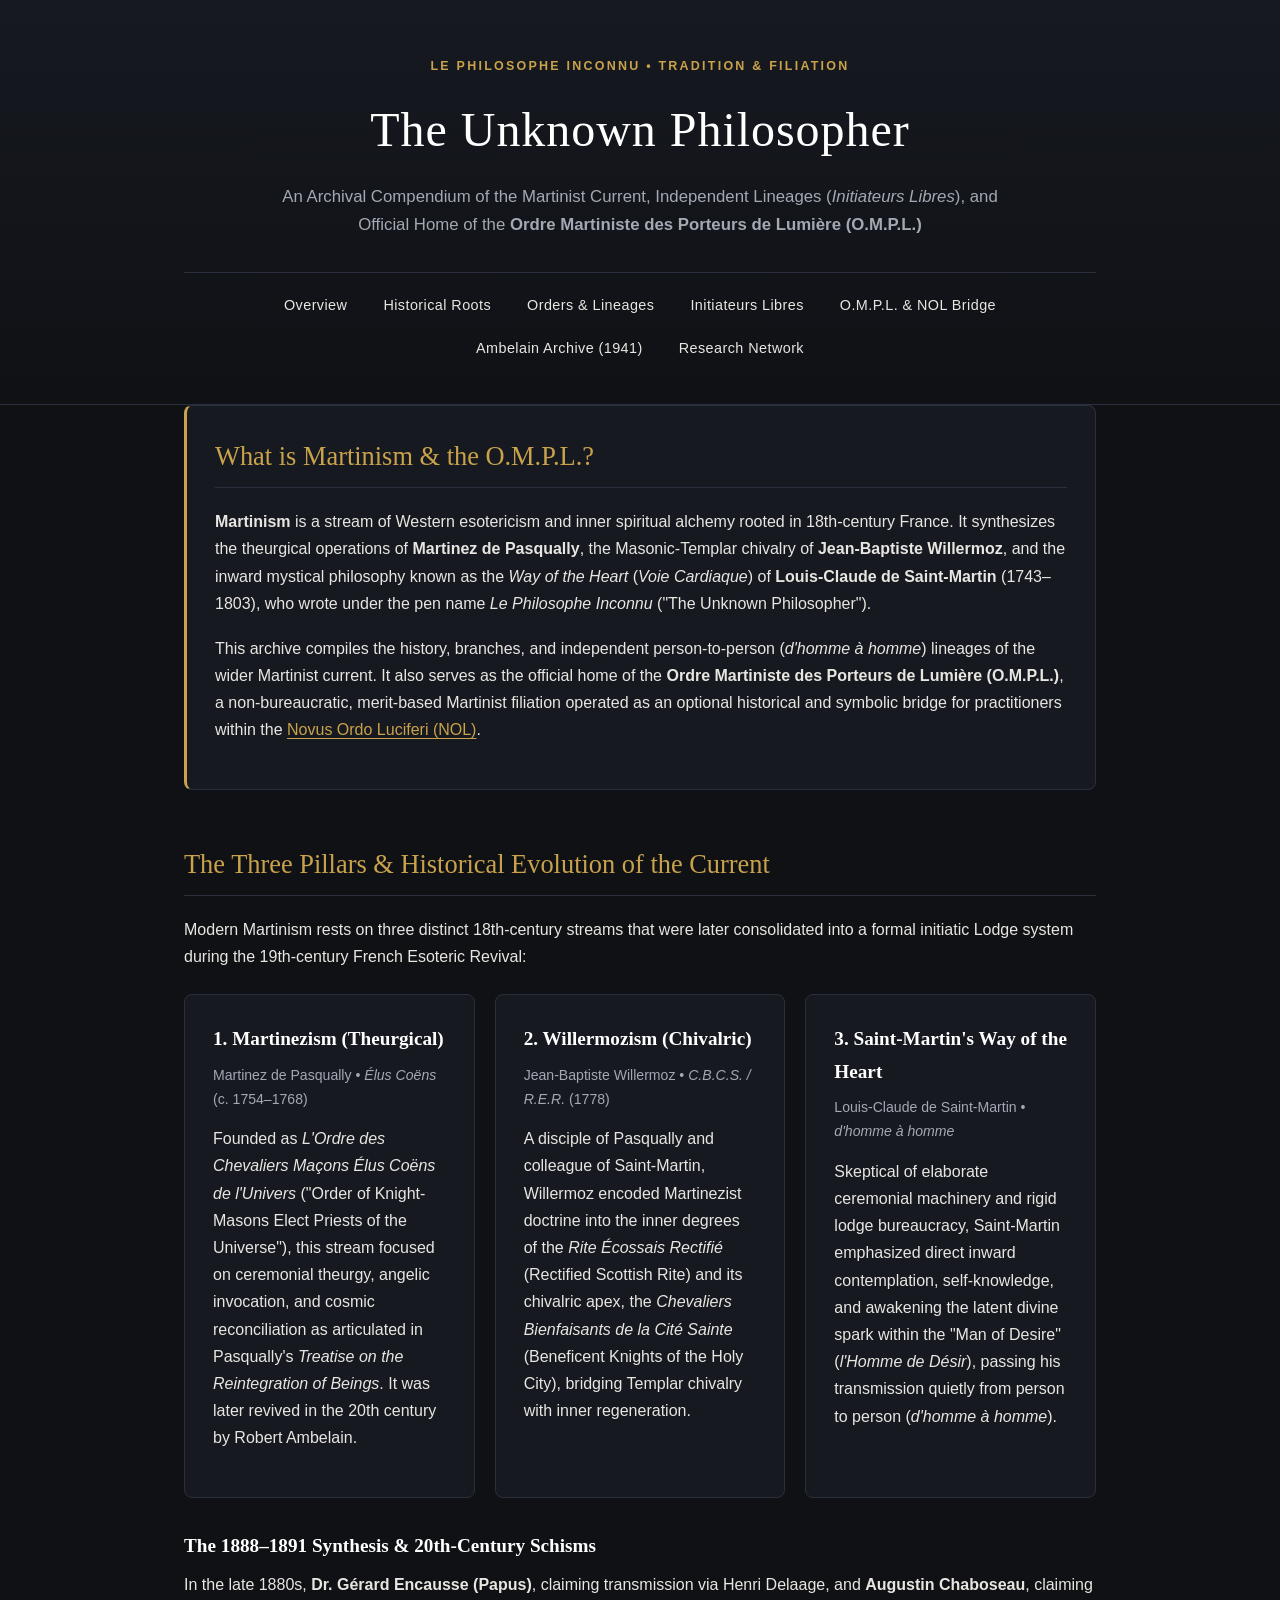
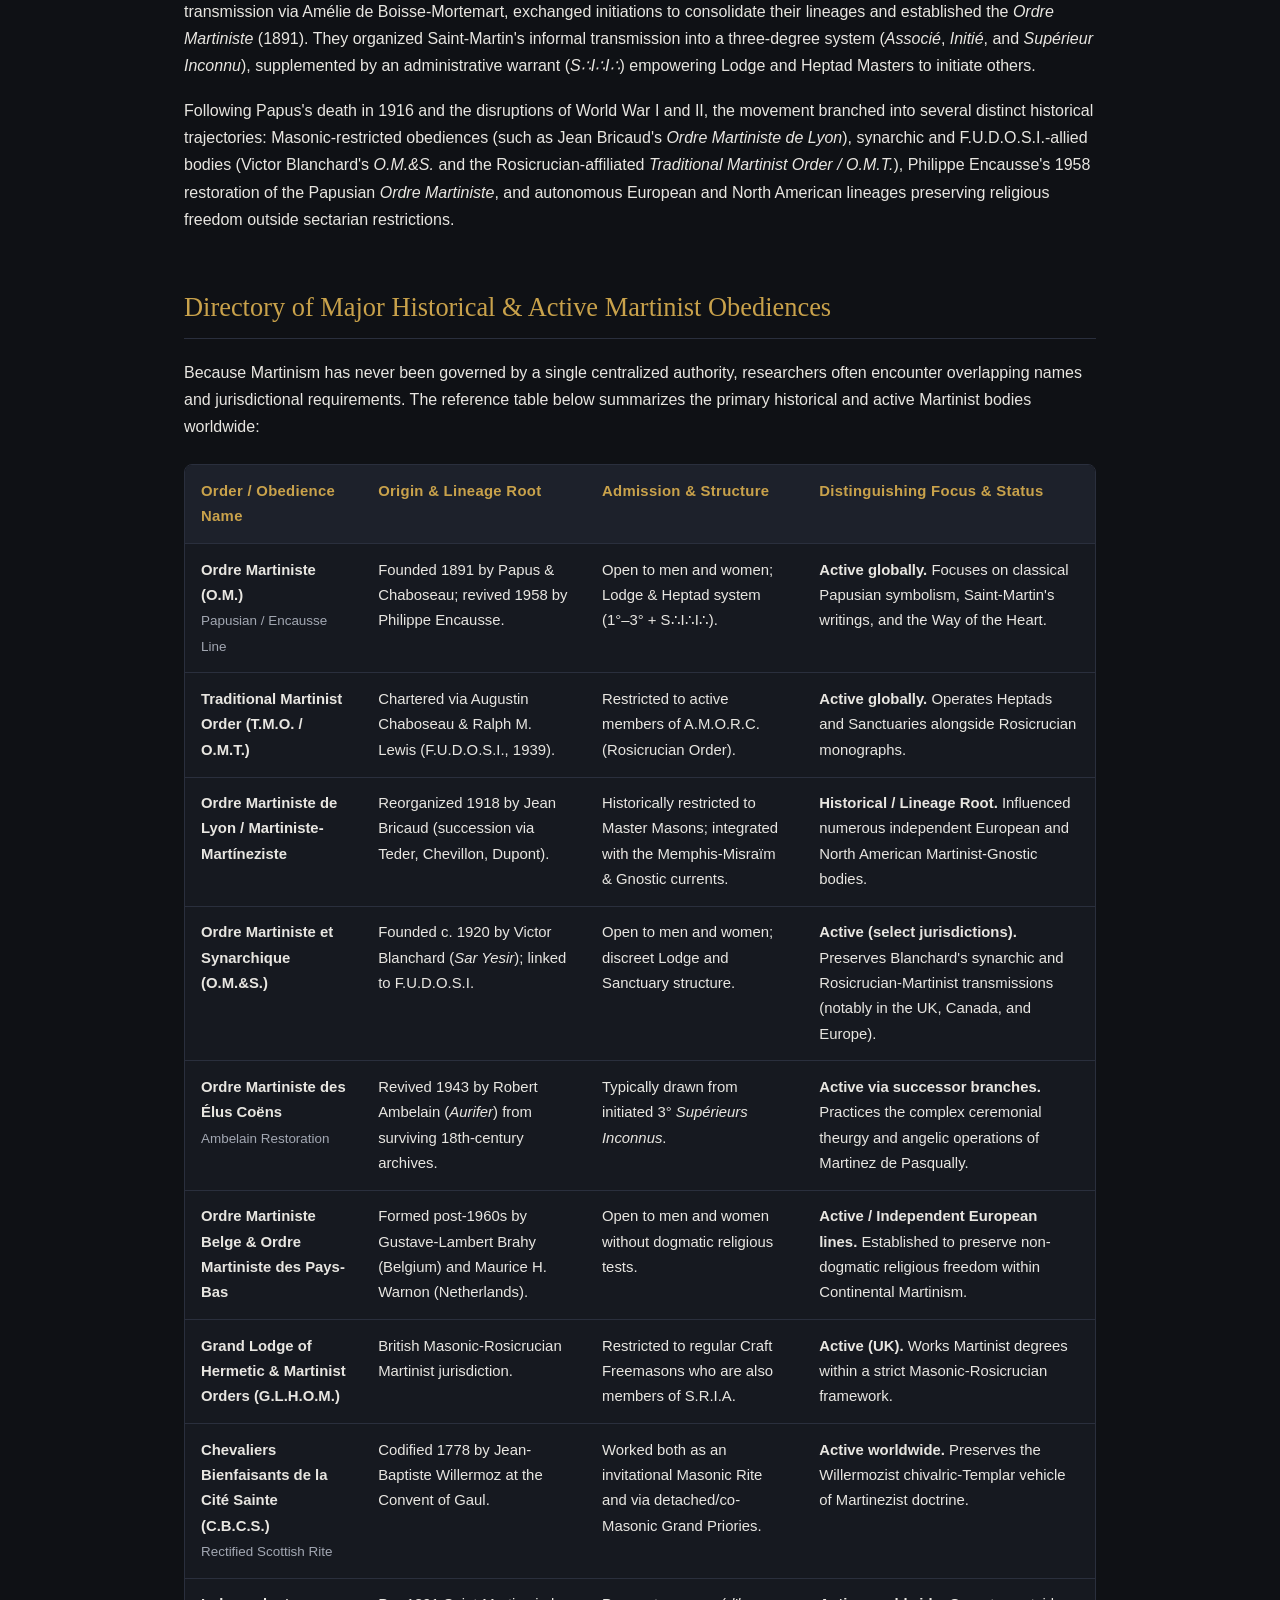
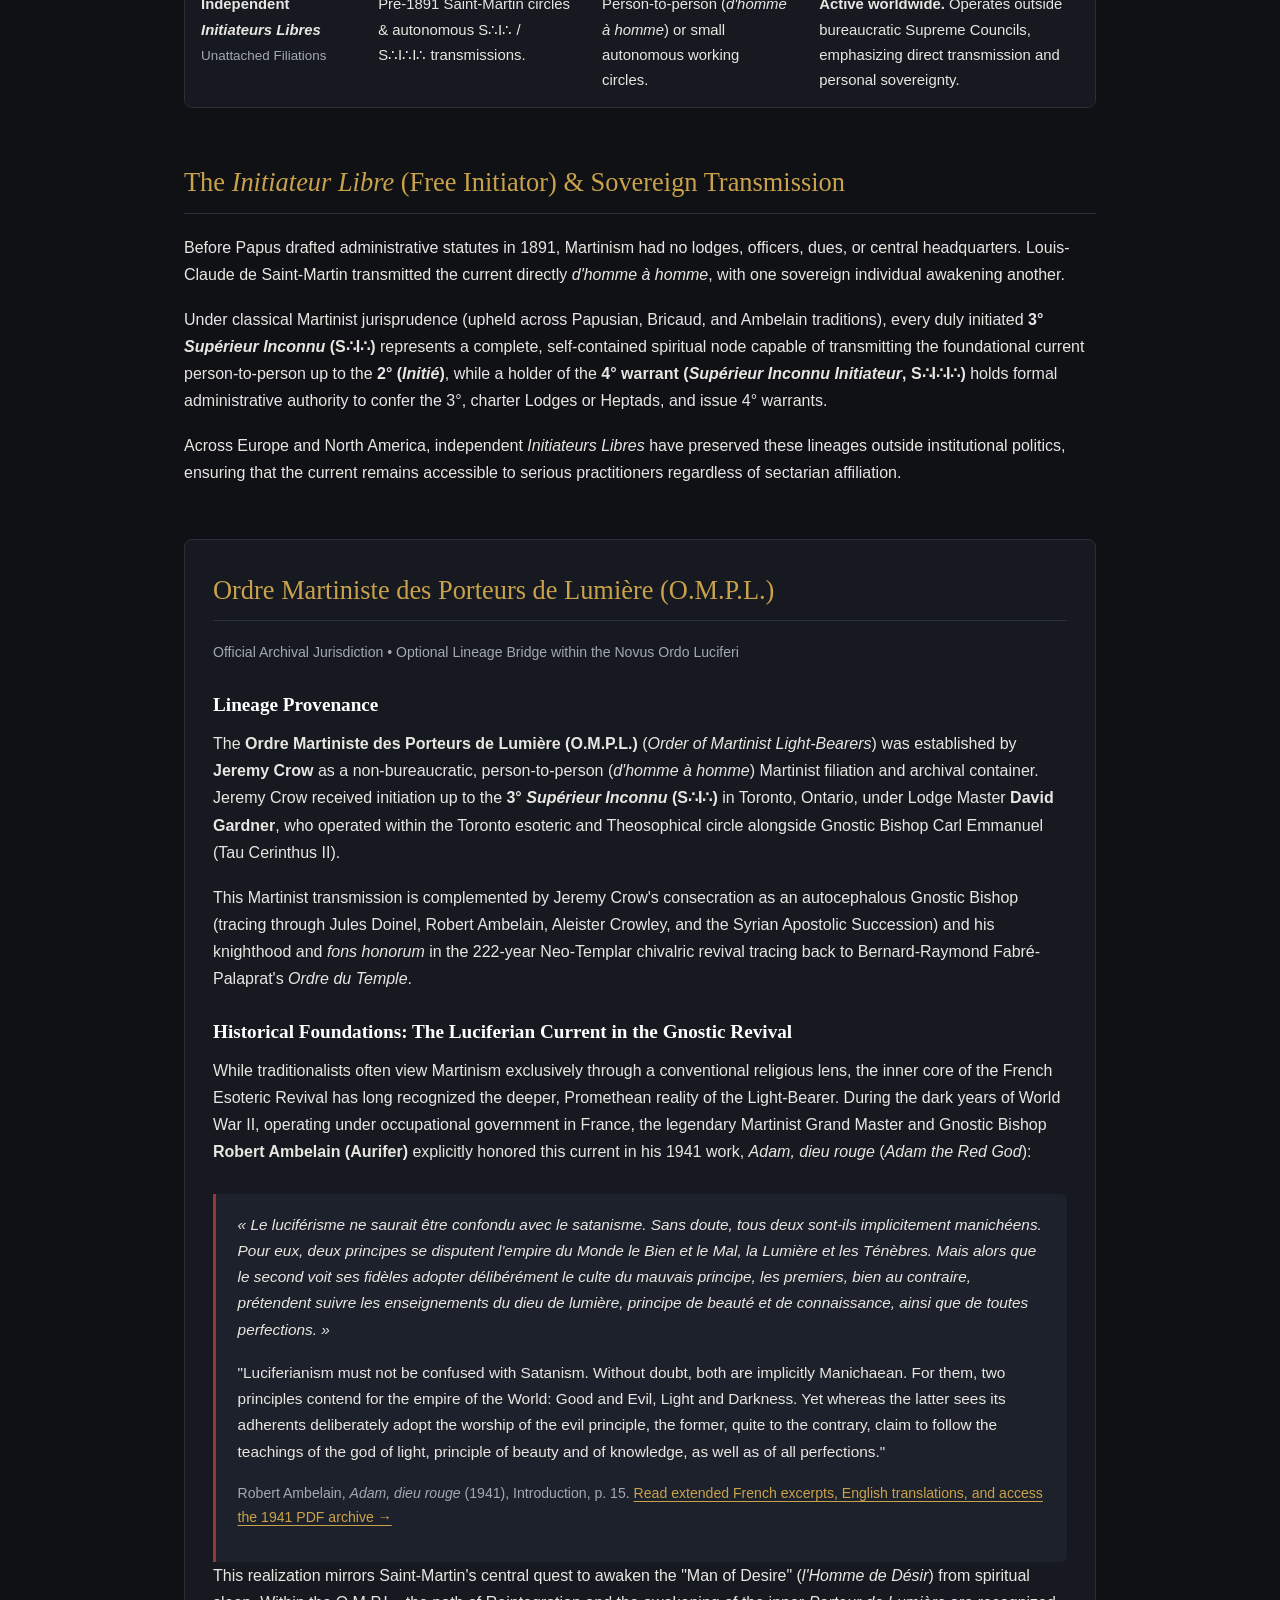
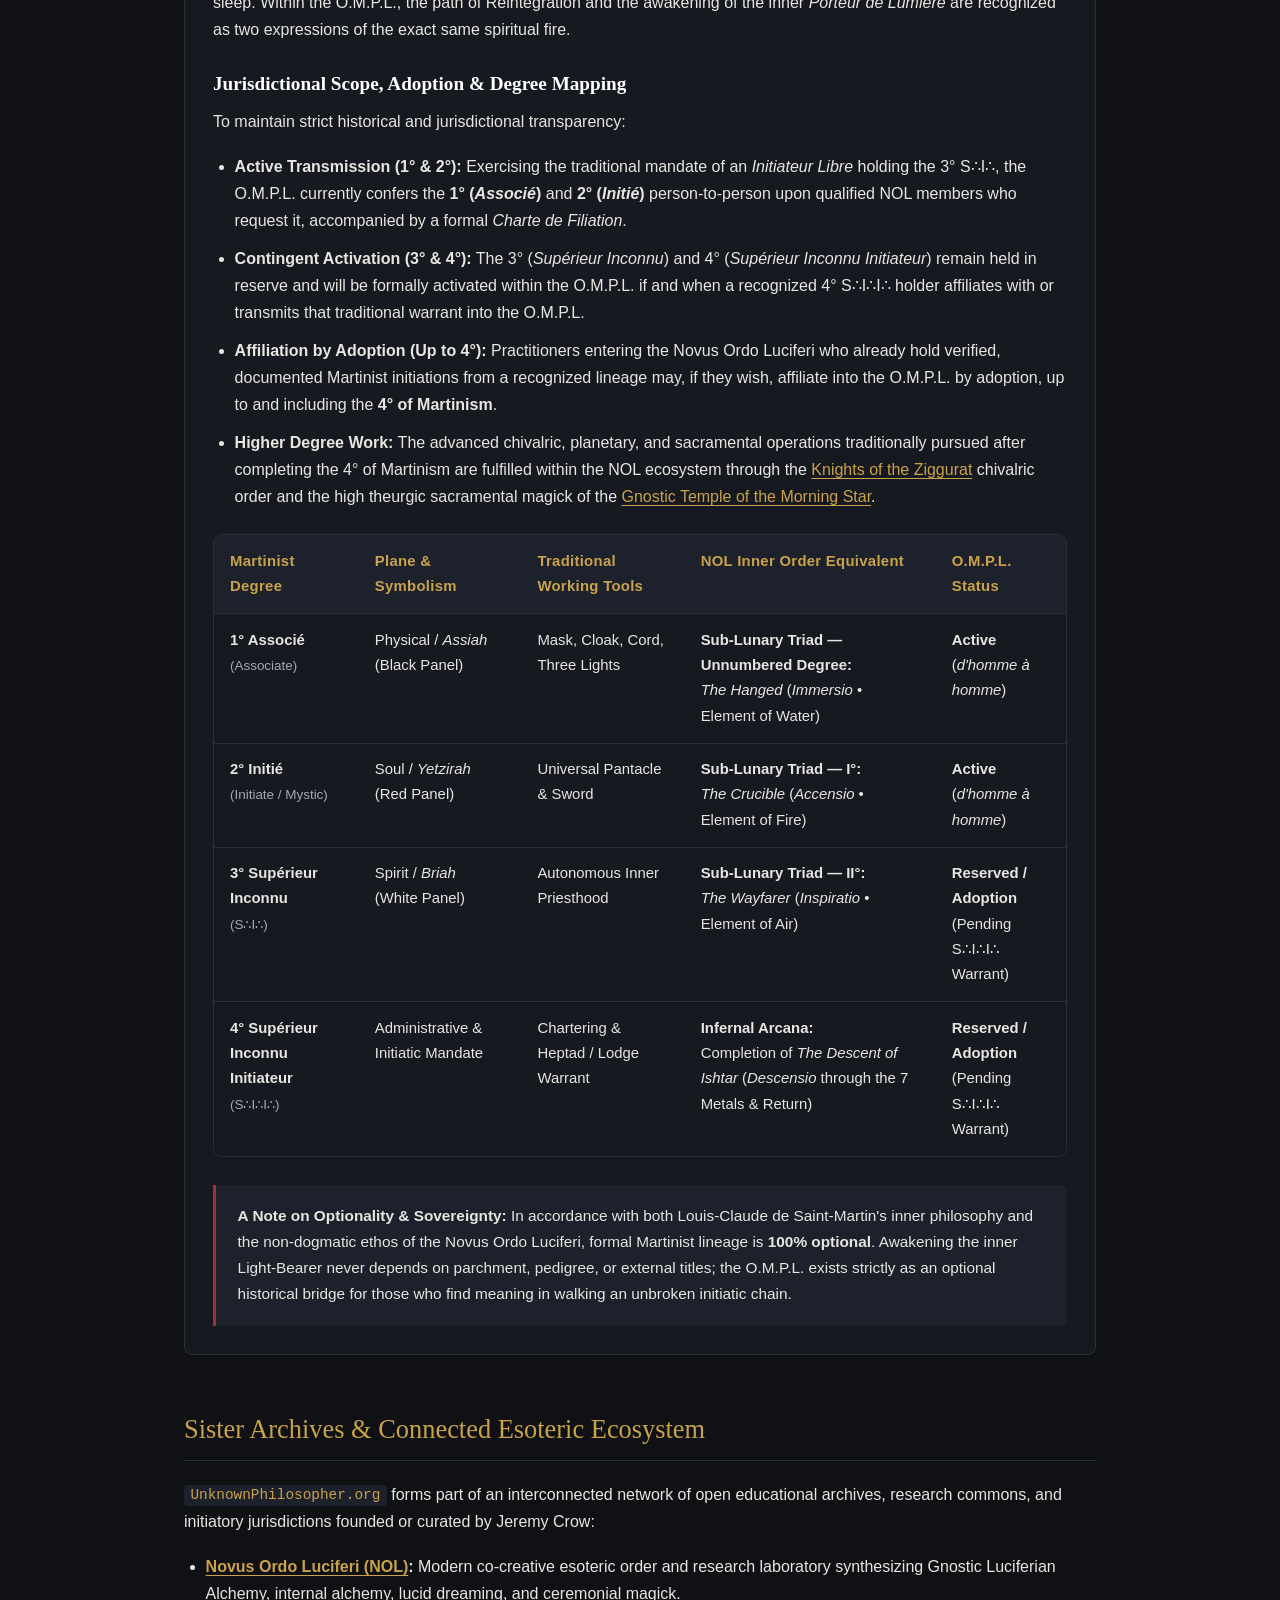
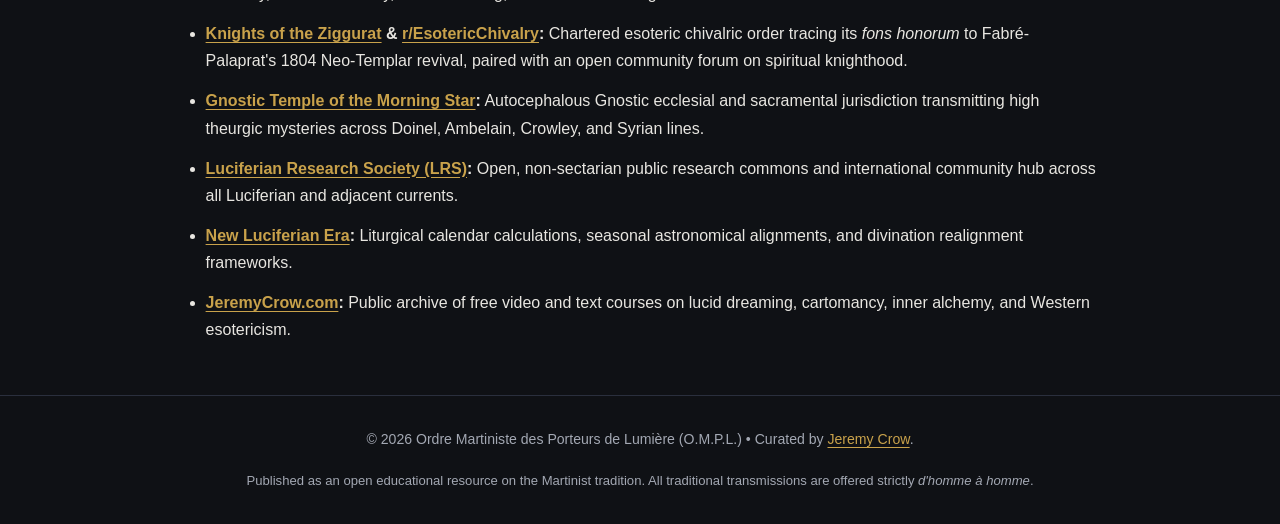
==== commit d82b979a: "Update index.html" ====
--- a/index.html
+++ b/index.html
@@ -288,13 +288,13 @@
 
       <blockquote class="callout">
         <p lang="fr">
-          <em>« Le luciférisme ne saurait être confondu avec le satanisme. Sans doute, tous deux sont-ils implicitement manichéens. Pour eux, deux principes se disputent l'empire du Monde le Bien et le Mal, la Lumière et les Ténèbres. Mais alors que le second voit ses fidèles adopter délibérément le culte du mauvais principe, les premiers, bien au contraire, prétendent suivre les enseignements du dieu de lumière, principe de beauté et de connaissance, ainsi que de toutes perfections. »</em>[cite: 5]
+          <em>« Le luciférisme ne saurait être confondu avec le satanisme. Sans doute, tous deux sont-ils implicitement manichéens. Pour eux, deux principes se disputent l'empire du Monde le Bien et le Mal, la Lumière et les Ténèbres. Mais alors que le second voit ses fidèles adopter délibérément le culte du mauvais principe, les premiers, bien au contraire, prétendent suivre les enseignements du dieu de lumière, principe de beauté et de connaissance, ainsi que de toutes perfections. »</em>
         </p>
         <p>
-          "Luciferianism must not be confused with Satanism. Without doubt, both are implicitly Manichaean. For them, two principles contend for the empire of the World: Good and Evil, Light and Darkness. Yet whereas the latter sees its adherents deliberately adopt the worship of the evil principle, the former, quite to the contrary, claim to follow the teachings of the god of light, principle of beauty and of knowledge, as well as of all perfections."[cite: 5]
+          "Luciferianism must not be confused with Satanism. Without doubt, both are implicitly Manichaean. For them, two principles contend for the empire of the World: Good and Evil, Light and Darkness. Yet whereas the latter sees its adherents deliberately adopt the worship of the evil principle, the former, quite to the contrary, claim to follow the teachings of the god of light, principle of beauty and of knowledge, as well as of all perfections."
         </p>
         <p class="meta">
-          Robert Ambelain, <em>Adam, dieu rouge</em> (1941), Introduction, p. 15[cite: 5]. <a href="adam-dieu-rouge.html">Read extended French excerpts, English translations, and access the 1941 PDF archive &rarr;</a>
+          Robert Ambelain, <em>Adam, dieu rouge</em> (1941), Introduction, p. 15. <a href="adam-dieu-rouge.html">Read extended French excerpts, English translations, and access the 1941 PDF archive &rarr;</a>
         </p>
       </blockquote>
 
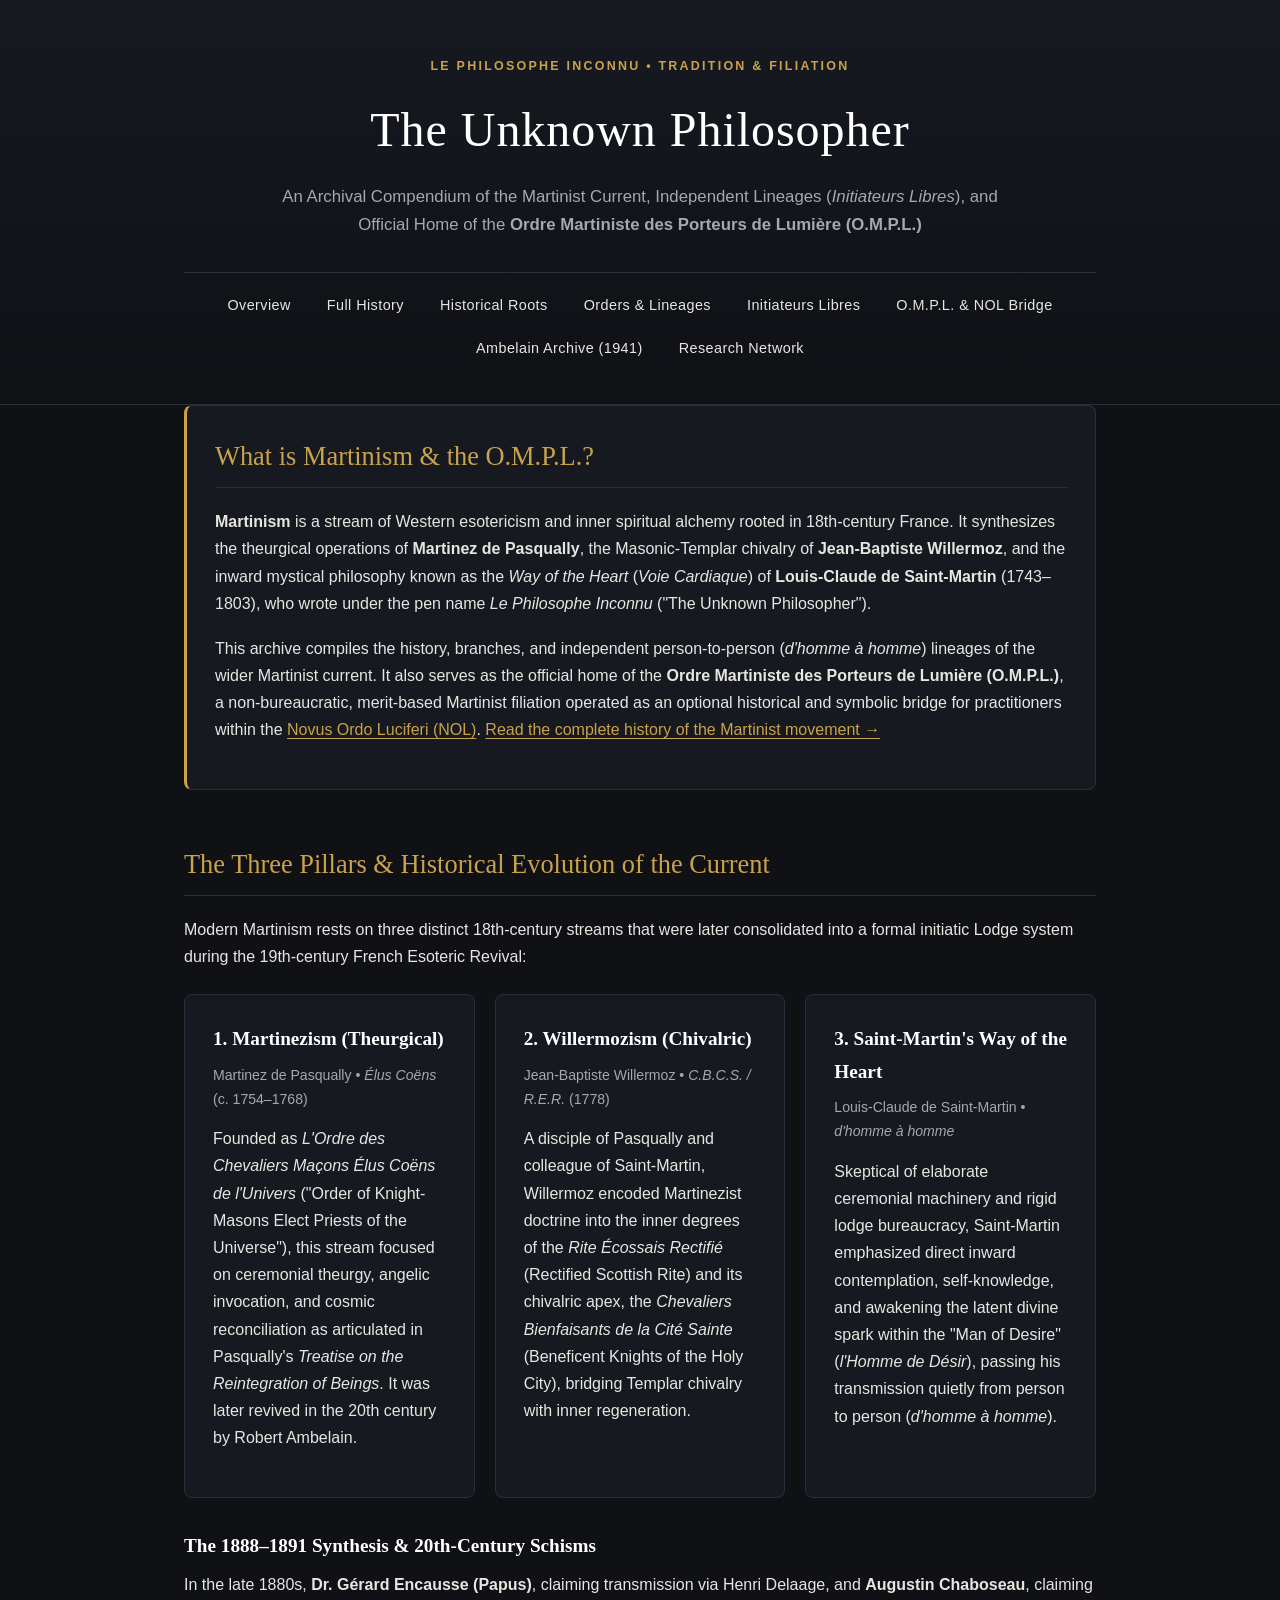
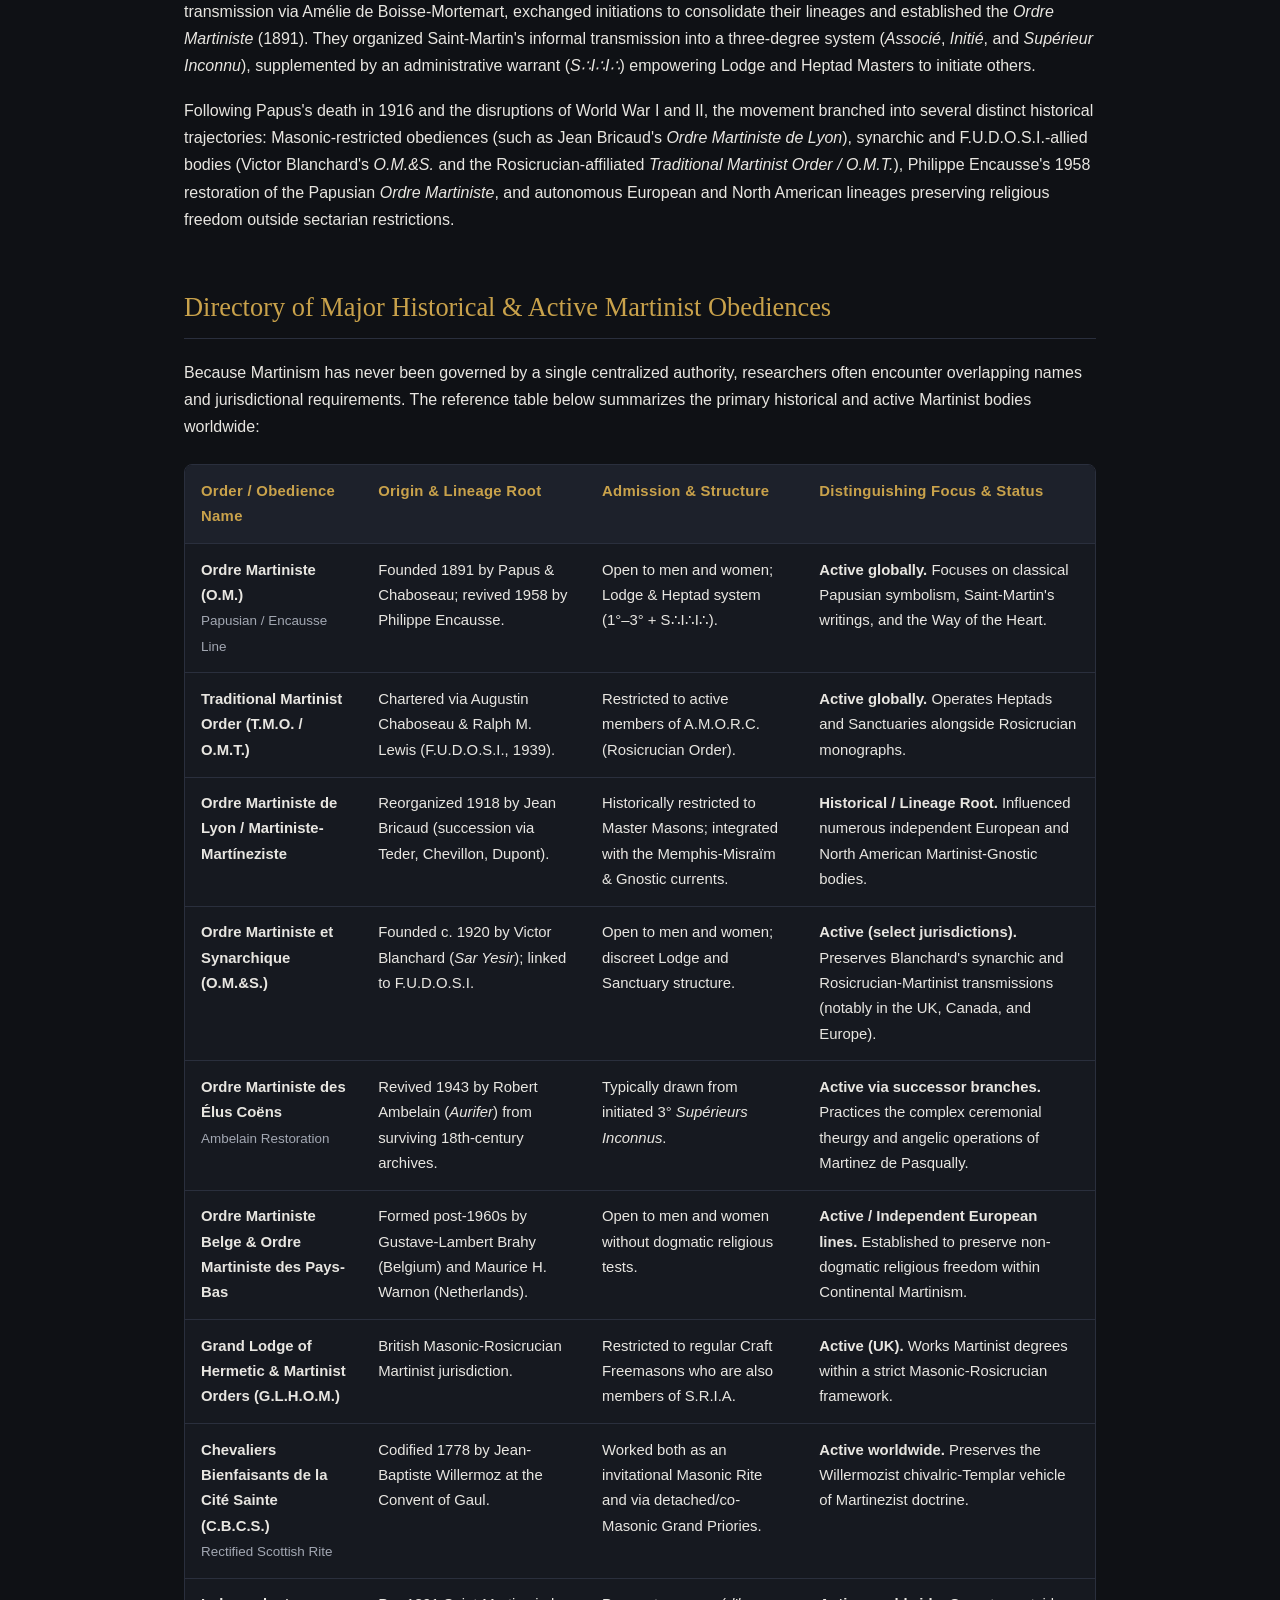
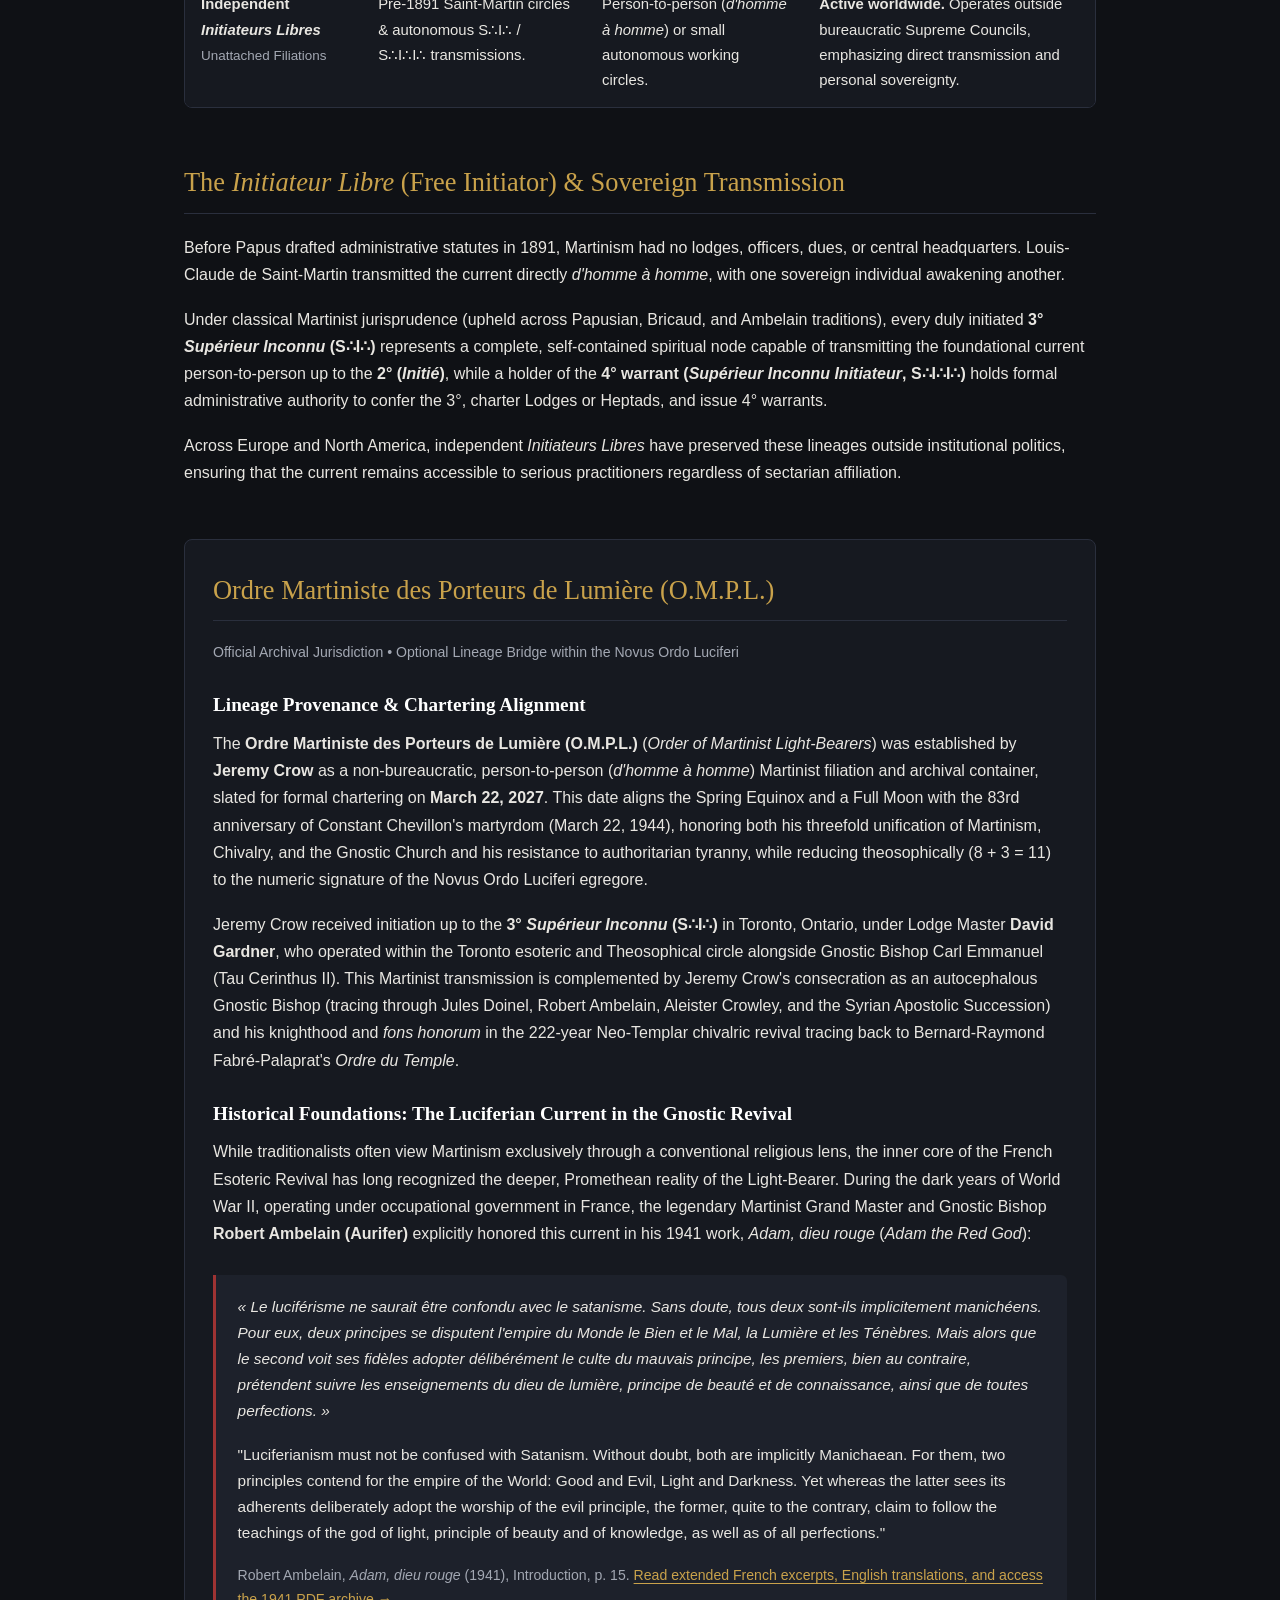
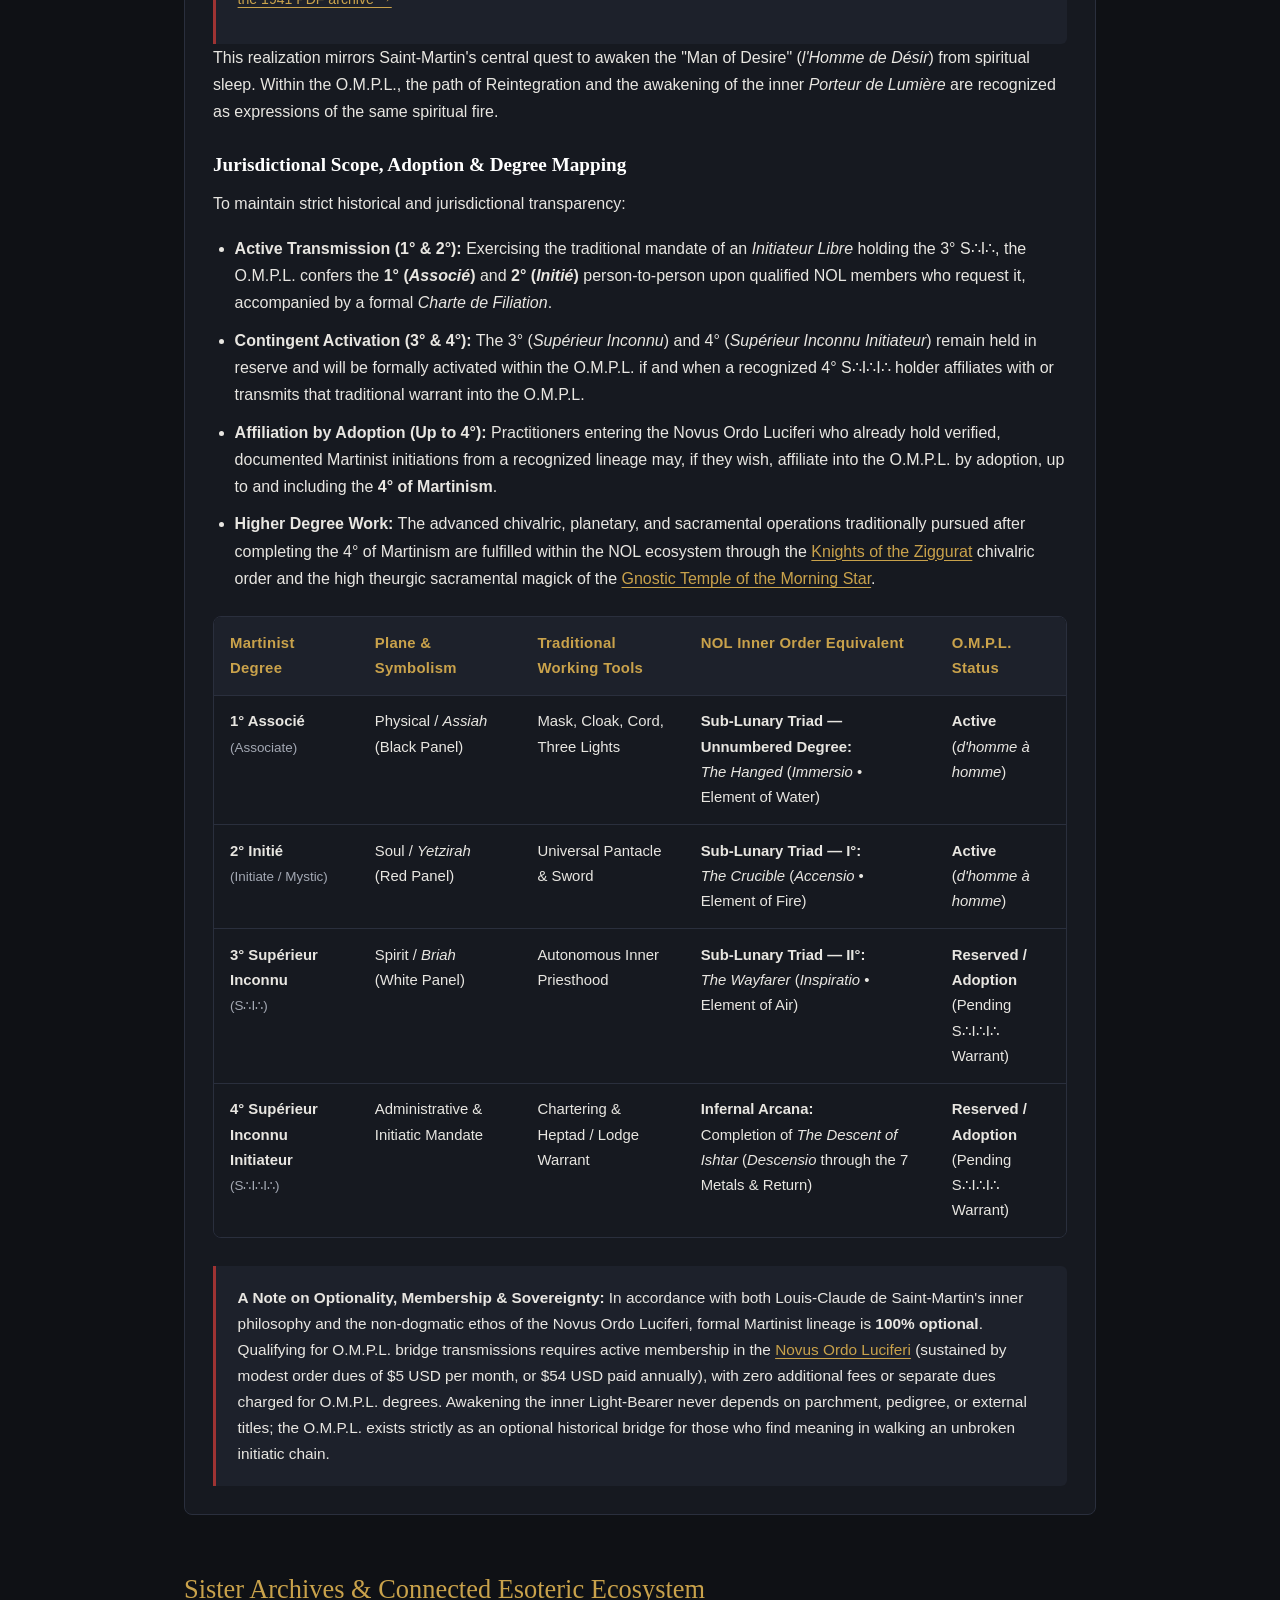
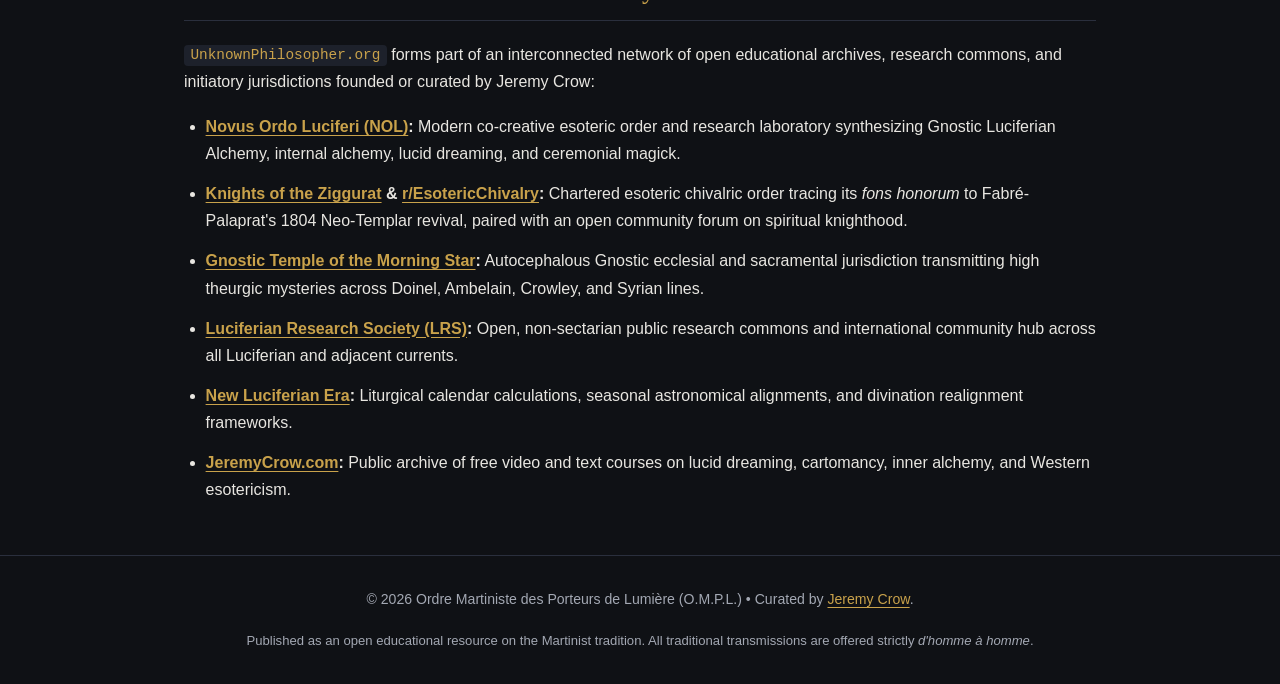
==== commit 3842bcb0: "Update index.html" ====
--- a/index.html
+++ b/index.html
@@ -57,6 +57,7 @@
           "Order of Martinist Light-Bearers"
         ],
         "url": "https://unknownphilosopher.org/",
+        "foundingDate": "2027-03-22",
         "description": "A non-bureaucratic, person-to-person (d'homme à homme) Martinist filiation and archival jurisdiction operating as an optional historical and symbolic bridge for practitioners of the Novus Ordo Luciferi.",
         "founder": {
           "@id": "https://jeremycrow.com/#person"
@@ -78,7 +79,7 @@
             "name": "What is the Ordre Martiniste des Porteurs de Lumière (O.M.P.L.)?",
             "acceptedAnswer": {
               "@type": "Answer",
-              "text": "The Ordre Martiniste des Porteurs de Lumière (O.M.P.L.) is a non-bureaucratic, person-to-person (d'homme à homme) Martinist filiation and archival jurisdiction founded by Jeremy Crow (3° Supérieur Inconnu, initiated via Lodge Master David Gardner in Toronto). It serves as an optional, merit-based historical bridge for members of the Novus Ordo Luciferi (NOL)."
+              "text": "The Ordre Martiniste des Porteurs de Lumière (O.M.P.L.) is a non-bureaucratic, person-to-person (d'homme à homme) Martinist filiation and archival jurisdiction established by Jeremy Crow (3° Supérieur Inconnu, initiated via Lodge Master David Gardner in Toronto) and slated for formal chartering on March 22, 2027. It serves as an optional, merit-based historical bridge for members of the Novus Ordo Luciferi (NOL), carrying zero separate O.M.P.L. dues or degree tariffs beyond active NOL membership ($5 USD per month or $54 USD annually)."
             }
           },
           {
@@ -112,6 +113,7 @@
       <p class="subtitle">An Archival Compendium of the Martinist Current, Independent Lineages (<em>Initiateurs Libres</em>), and Official Home of the <strong>Ordre Martiniste des Porteurs de Lumière (O.M.P.L.)</strong></p>
       <nav aria-label="Primary Navigation" class="top-nav">
         <a href="#overview">Overview</a>
+        <a href="history.html">Full History</a>
         <a href="#three-pillars">Historical Roots</a>
         <a href="#orders-directory">Orders &amp; Lineages</a>
         <a href="#free-initiators">Initiateurs Libres</a>
@@ -131,7 +133,7 @@
         <strong>Martinism</strong> is a stream of Western esotericism and inner spiritual alchemy rooted in 18th-century France. It synthesizes the theurgical operations of <strong>Martinez de Pasqually</strong>, the Masonic-Templar chivalry of <strong>Jean-Baptiste Willermoz</strong>, and the inward mystical philosophy known as the <em>Way of the Heart</em> (<em>Voie Cardiaque</em>) of <strong>Louis-Claude de Saint-Martin</strong> (1743–1803), who wrote under the pen name <em>Le Philosophe Inconnu</em> ("The Unknown Philosopher").
       </p>
       <p>
-        This archive compiles the history, branches, and independent person-to-person (<em>d'homme à homme</em>) lineages of the wider Martinist current. It also serves as the official home of the <strong>Ordre Martiniste des Porteurs de Lumière (O.M.P.L.)</strong>, a non-bureaucratic, merit-based Martinist filiation operated as an optional historical and symbolic bridge for practitioners within the <a href="https://novusordoluciferi.org/">Novus Ordo Luciferi (NOL)</a>.
+        This archive compiles the history, branches, and independent person-to-person (<em>d'homme à homme</em>) lineages of the wider Martinist current. It also serves as the official home of the <strong>Ordre Martiniste des Porteurs de Lumière (O.M.P.L.)</strong>, a non-bureaucratic, merit-based Martinist filiation operated as an optional historical and symbolic bridge for practitioners within the <a href="https://novusordoluciferi.org/">Novus Ordo Luciferi (NOL)</a>. <a href="history.html">Read the complete history of the Martinist movement &rarr;</a>
       </p>
     </section>
 
@@ -273,12 +275,12 @@
       <h2>Ordre Martiniste des Porteurs de Lumière (O.M.P.L.)</h2>
       <p class="meta">Official Archival Jurisdiction &bull; Optional Lineage Bridge within the Novus Ordo Luciferi</p>
 
-      <h3>Lineage Provenance</h3>
-      <p>
-        The <strong>Ordre Martiniste des Porteurs de Lumière (O.M.P.L.)</strong> (<em>Order of Martinist Light-Bearers</em>) was established by <strong>Jeremy Crow</strong> as a non-bureaucratic, person-to-person (<em>d'homme à homme</em>) Martinist filiation and archival container. Jeremy Crow received initiation up to the <strong>3° <em>Supérieur Inconnu</em> (S&there4;I&there4;)</strong> in Toronto, Ontario, under Lodge Master <strong>David Gardner</strong>, who operated within the Toronto esoteric and Theosophical circle alongside Gnostic Bishop Carl Emmanuel (Tau Cerinthus II).
-      </p>
-      <p>
-        This Martinist transmission is complemented by Jeremy Crow's consecration as an autocephalous Gnostic Bishop (tracing through Jules Doinel, Robert Ambelain, Aleister Crowley, and the Syrian Apostolic Succession) and his knighthood and <em>fons honorum</em> in the 222-year Neo-Templar chivalric revival tracing back to Bernard-Raymond Fabré-Palaprat's <em>Ordre du Temple</em>.
+      <h3>Lineage Provenance &amp; Chartering Alignment</h3>
+      <p>
+        The <strong>Ordre Martiniste des Porteurs de Lumière (O.M.P.L.)</strong> (<em>Order of Martinist Light-Bearers</em>) was established by <strong>Jeremy Crow</strong> as a non-bureaucratic, person-to-person (<em>d'homme à homme</em>) Martinist filiation and archival container, slated for formal chartering on <strong>March 22, 2027</strong>. This date aligns the Spring Equinox and a Full Moon with the 83rd anniversary of Constant Chevillon's martyrdom (March 22, 1944), honoring both his threefold unification of Martinism, Chivalry, and the Gnostic Church and his resistance to authoritarian tyranny, while reducing theosophically (8 + 3 = 11) to the numeric signature of the Novus Ordo Luciferi egregore.
+      </p>
+      <p>
+        Jeremy Crow received initiation up to the <strong>3° <em>Supérieur Inconnu</em> (S&there4;I&there4;)</strong> in Toronto, Ontario, under Lodge Master <strong>David Gardner</strong>, who operated within the Toronto esoteric and Theosophical circle alongside Gnostic Bishop Carl Emmanuel (Tau Cerinthus II). This Martinist transmission is complemented by Jeremy Crow's consecration as an autocephalous Gnostic Bishop (tracing through Jules Doinel, Robert Ambelain, Aleister Crowley, and the Syrian Apostolic Succession) and his knighthood and <em>fons honorum</em> in the 222-year Neo-Templar chivalric revival tracing back to Bernard-Raymond Fabré-Palaprat's <em>Ordre du Temple</em>.
       </p>
 
       <h3>Historical Foundations: The Luciferian Current in the Gnostic Revival</h3>
@@ -299,7 +301,7 @@
       </blockquote>
 
       <p>
-        This realization mirrors Saint-Martin's central quest to awaken the "Man of Desire" (<em>l'Homme de Désir</em>) from spiritual sleep. Within the O.M.P.L., the path of Reintegration and the awakening of the inner <em>Porteur de Lumière</em> are recognized as two expressions of the exact same spiritual fire.
+        This realization mirrors Saint-Martin's central quest to awaken the "Man of Desire" (<em>l'Homme de Désir</em>) from spiritual sleep. Within the O.M.P.L., the path of Reintegration and the awakening of the inner <em>Porteur de Lumière</em> are recognized as expressions of the same spiritual fire.
       </p>
 
       <h3>Jurisdictional Scope, Adoption &amp; Degree Mapping</h3>
@@ -307,7 +309,7 @@
         To maintain strict historical and jurisdictional transparency:
       </p>
       <ul>
-        <li><strong>Active Transmission (1° &amp; 2°):</strong> Exercising the traditional mandate of an <em>Initiateur Libre</em> holding the 3° S&there4;I&there4;, the O.M.P.L. currently confers the <strong>1° (<em>Associé</em>)</strong> and <strong>2° (<em>Initié</em>)</strong> person-to-person upon qualified NOL members who request it, accompanied by a formal <em>Charte de Filiation</em>.</li>
+        <li><strong>Active Transmission (1° &amp; 2°):</strong> Exercising the traditional mandate of an <em>Initiateur Libre</em> holding the 3° S&there4;I&there4;, the O.M.P.L. confers the <strong>1° (<em>Associé</em>)</strong> and <strong>2° (<em>Initié</em>)</strong> person-to-person upon qualified NOL members who request it, accompanied by a formal <em>Charte de Filiation</em>.</li>
         <li><strong>Contingent Activation (3° &amp; 4°):</strong> The 3° (<em>Supérieur Inconnu</em>) and 4° (<em>Supérieur Inconnu Initiateur</em>) remain held in reserve and will be formally activated within the O.M.P.L. if and when a recognized 4° S&there4;I&there4;I&there4; holder affiliates with or transmits that traditional warrant into the O.M.P.L.</li>
         <li><strong>Affiliation by Adoption (Up to 4°):</strong> Practitioners entering the Novus Ordo Luciferi who already hold verified, documented Martinist initiations from a recognized lineage may, if they wish, affiliate into the O.M.P.L. by adoption, up to and including the <strong>4° of Martinism</strong>.</li>
         <li><strong>Higher Degree Work:</strong> The advanced chivalric, planetary, and sacramental operations traditionally pursued after completing the 4° of Martinism are fulfilled within the NOL ecosystem through the <a href="https://zigguratofenki.org/">Knights of the Ziggurat</a> chivalric order and the high theurgic sacramental magick of the <a href="https://gnosticluciferian.org/">Gnostic Temple of the Morning Star</a>.</li>
@@ -358,7 +360,7 @@
       </div>
 
       <blockquote class="callout">
-        <strong>A Note on Optionality &amp; Sovereignty:</strong> In accordance with both Louis-Claude de Saint-Martin's inner philosophy and the non-dogmatic ethos of the Novus Ordo Luciferi, formal Martinist lineage is <strong>100% optional</strong>. Awakening the inner Light-Bearer never depends on parchment, pedigree, or external titles; the O.M.P.L. exists strictly as an optional historical bridge for those who find meaning in walking an unbroken initiatic chain.
+        <strong>A Note on Optionality, Membership &amp; Sovereignty:</strong> In accordance with both Louis-Claude de Saint-Martin's inner philosophy and the non-dogmatic ethos of the Novus Ordo Luciferi, formal Martinist lineage is <strong>100% optional</strong>. Qualifying for O.M.P.L. bridge transmissions requires active membership in the <a href="https://novusordoluciferi.org/">Novus Ordo Luciferi</a> (sustained by modest order dues of $5 USD per month, or $54 USD paid annually), with zero additional fees or separate dues charged for O.M.P.L. degrees. Awakening the inner Light-Bearer never depends on parchment, pedigree, or external titles; the O.M.P.L. exists strictly as an optional historical bridge for those who find meaning in walking an unbroken initiatic chain.
       </blockquote>
     </section>
 
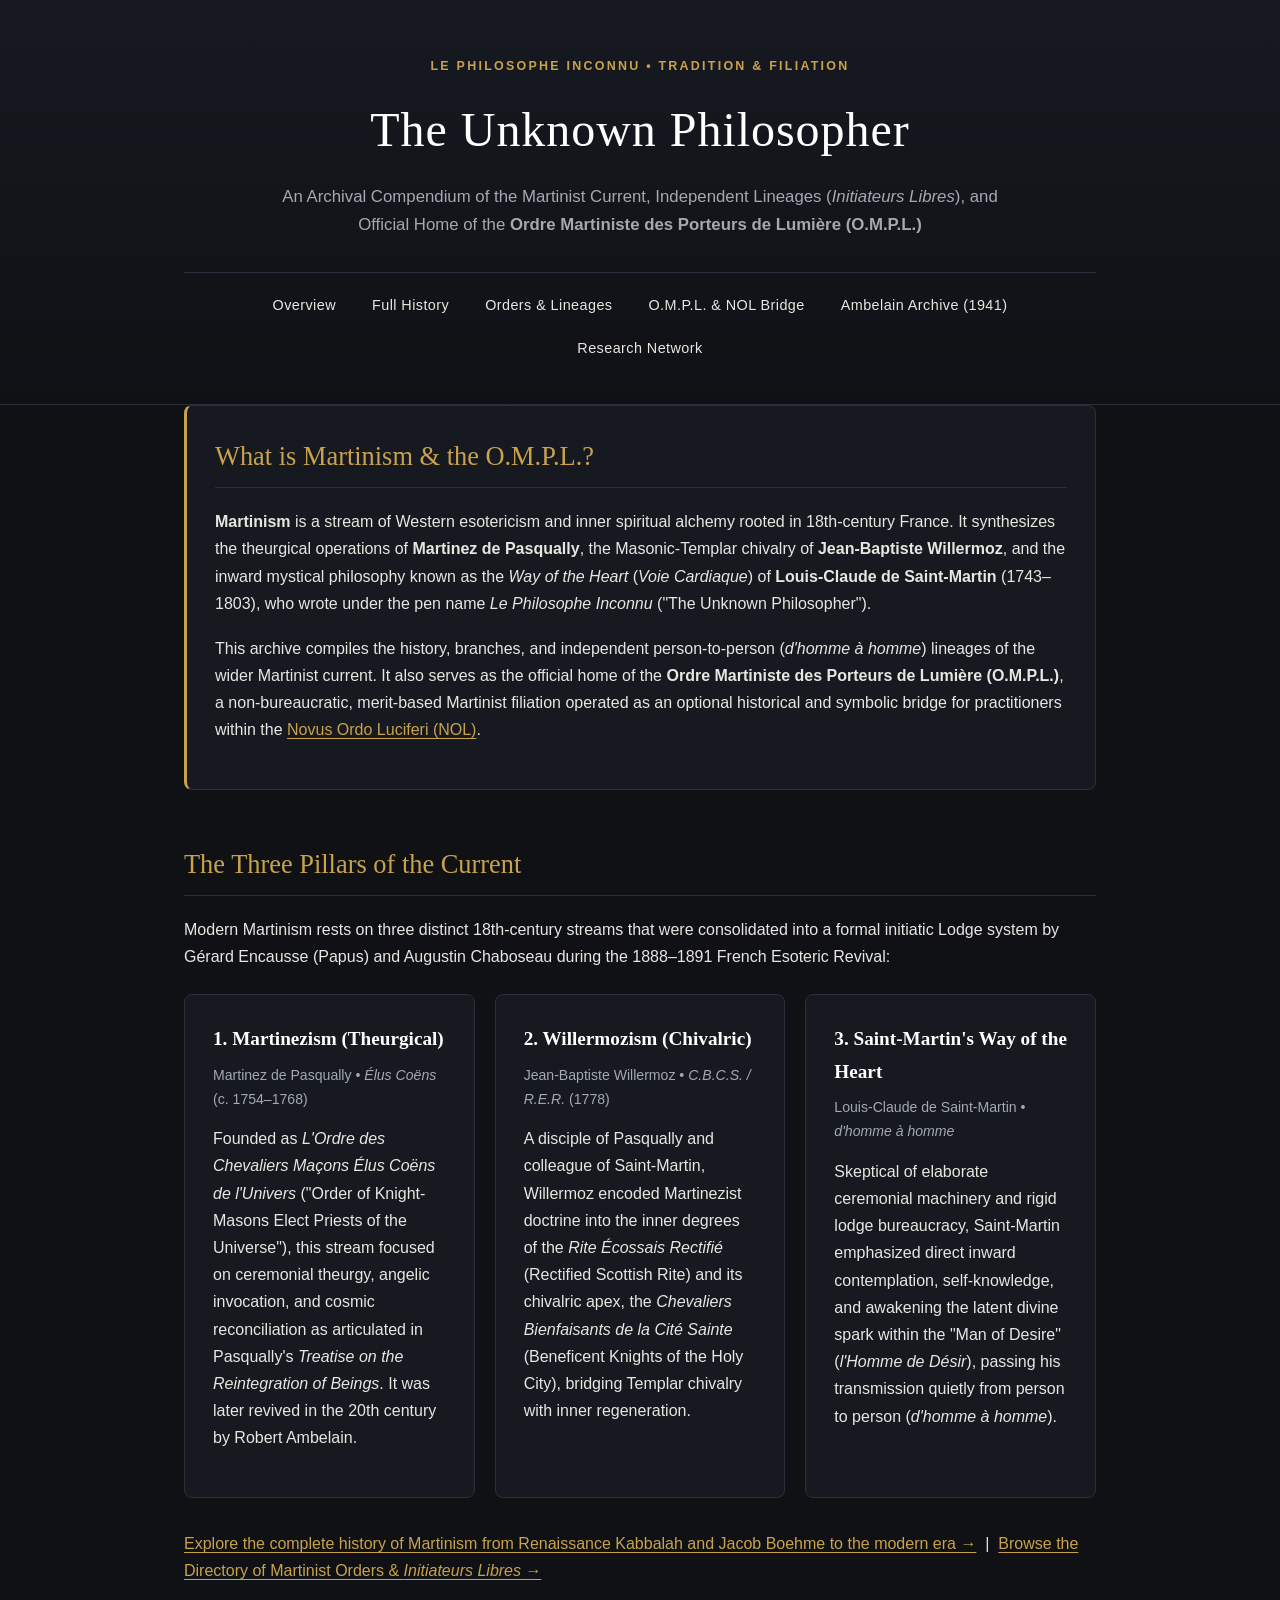
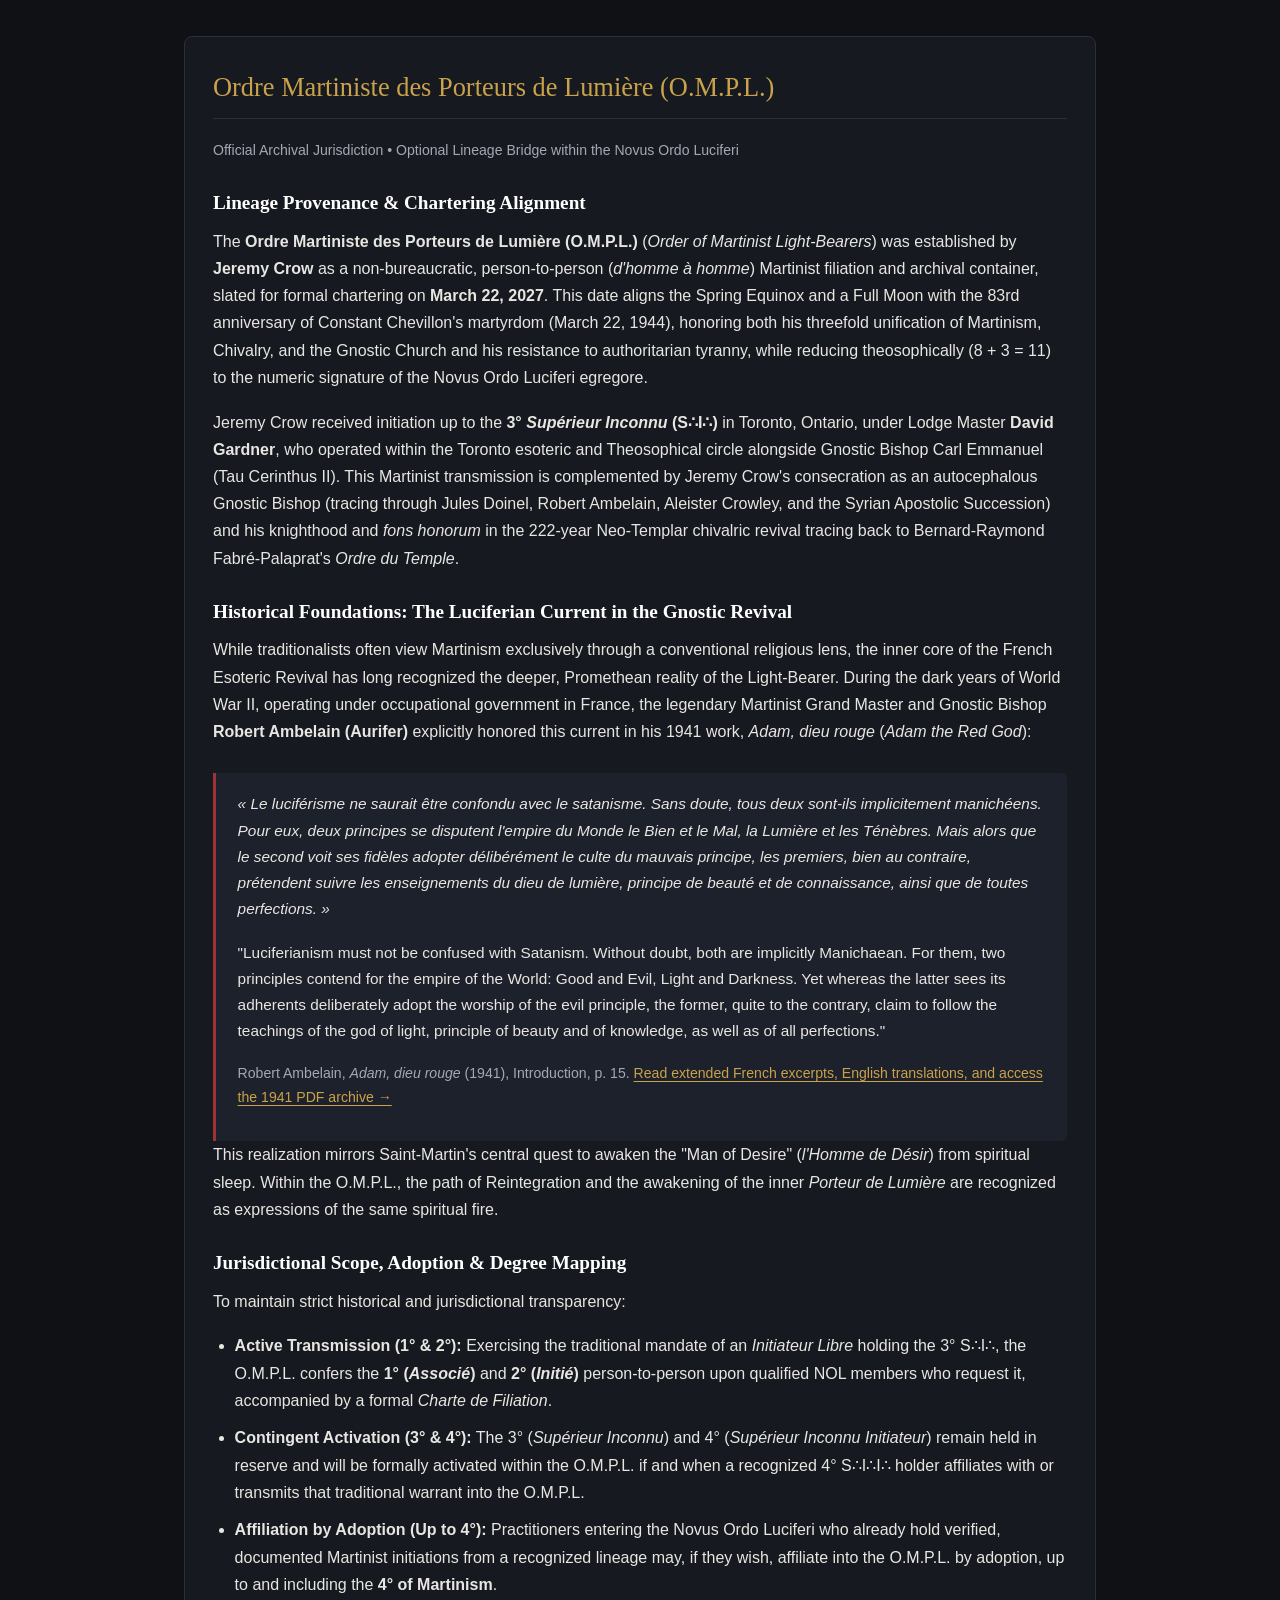
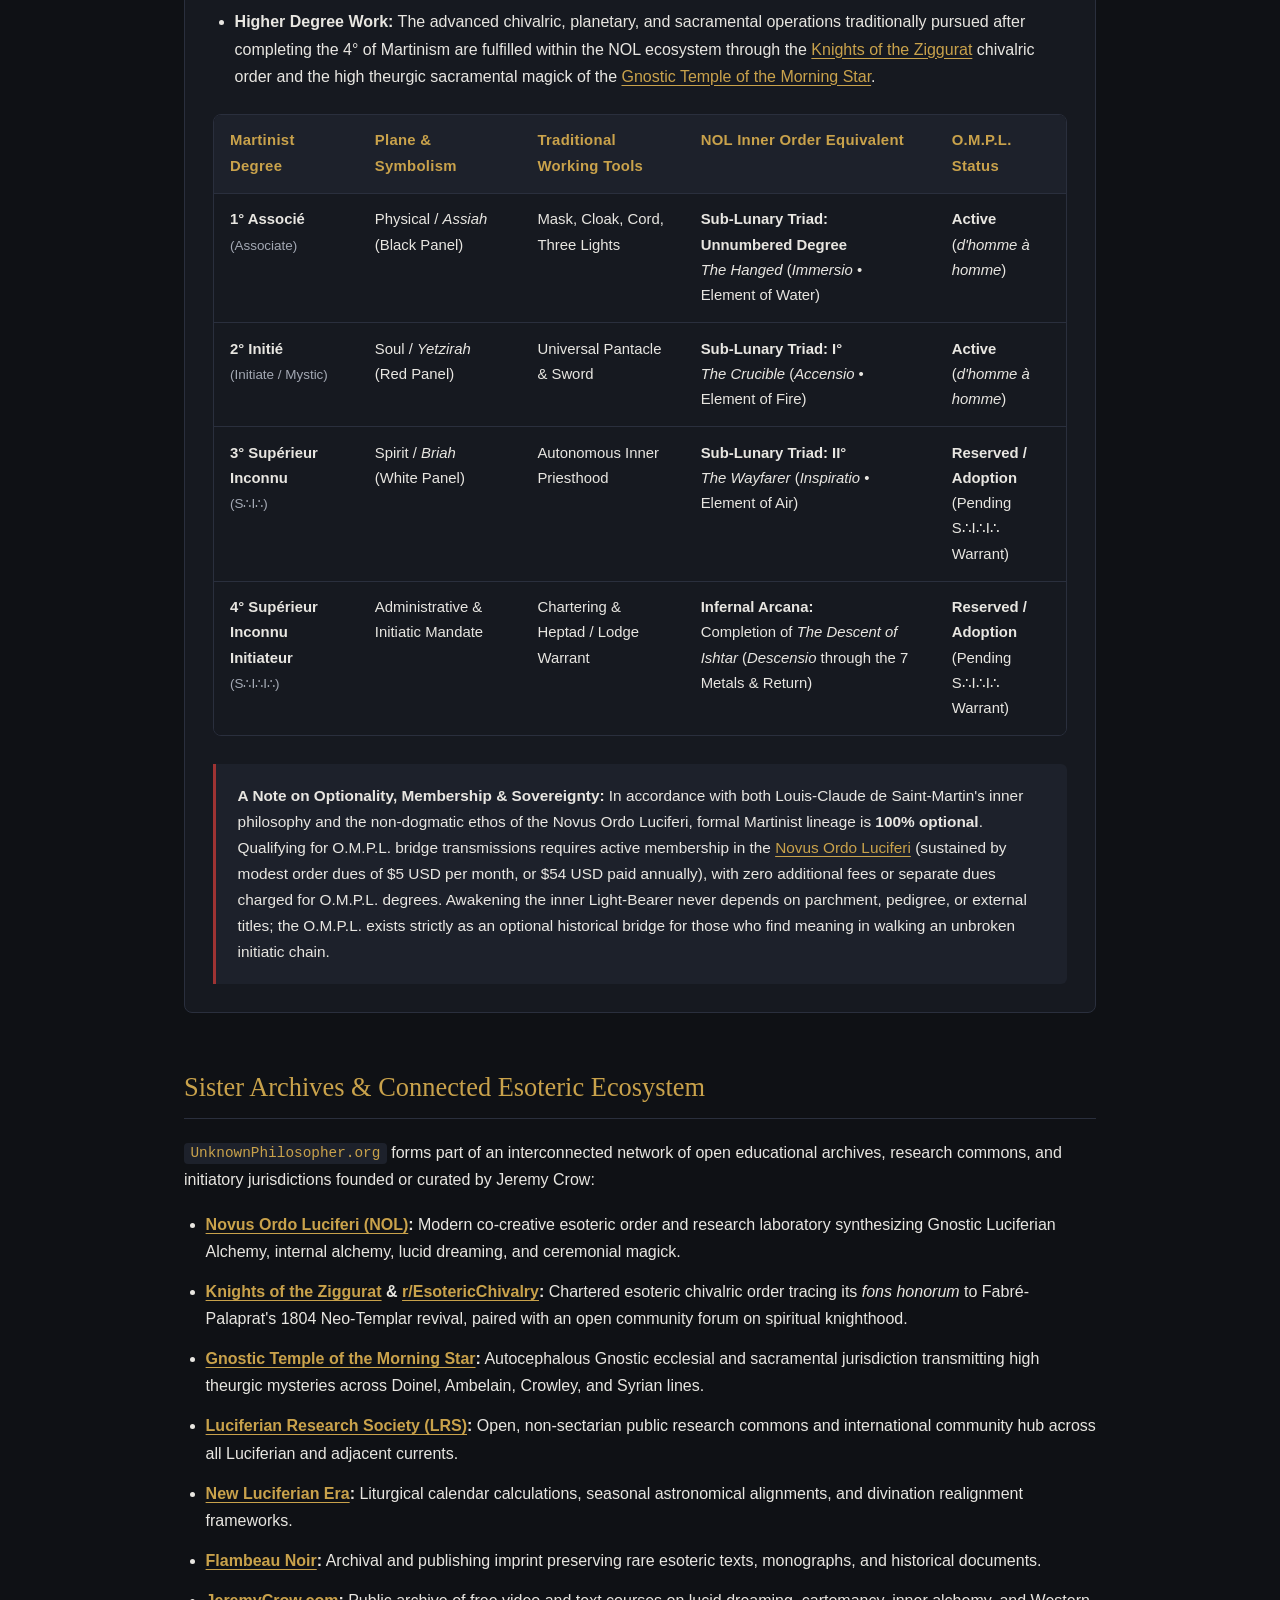
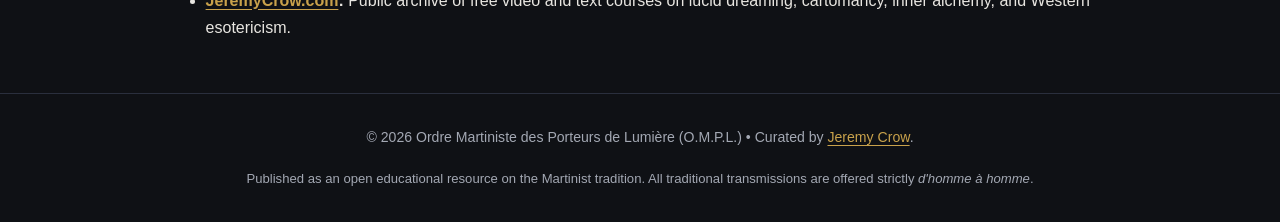
==== commit 069a61fe: "Update index.html" ====
--- a/index.html
+++ b/index.html
@@ -45,6 +45,7 @@
           "https://zigguratofenki.org/",
           "https://gnosticluciferian.org/",
           "https://newluciferianera.org/",
+          "https://flambeaunoir.org/",
           "https://www.reddit.com/r/EsotericChivalry/"
         ]
       },
@@ -114,9 +115,7 @@
       <nav aria-label="Primary Navigation" class="top-nav">
         <a href="#overview">Overview</a>
         <a href="history.html">Full History</a>
-        <a href="#three-pillars">Historical Roots</a>
-        <a href="#orders-directory">Orders &amp; Lineages</a>
-        <a href="#free-initiators">Initiateurs Libres</a>
+        <a href="orders.html">Orders &amp; Lineages</a>
         <a href="#ompl">O.M.P.L. &amp; NOL Bridge</a>
         <a href="adam-dieu-rouge.html">Ambelain Archive (1941)</a>
         <a href="#network">Research Network</a>
@@ -133,15 +132,15 @@
         <strong>Martinism</strong> is a stream of Western esotericism and inner spiritual alchemy rooted in 18th-century France. It synthesizes the theurgical operations of <strong>Martinez de Pasqually</strong>, the Masonic-Templar chivalry of <strong>Jean-Baptiste Willermoz</strong>, and the inward mystical philosophy known as the <em>Way of the Heart</em> (<em>Voie Cardiaque</em>) of <strong>Louis-Claude de Saint-Martin</strong> (1743–1803), who wrote under the pen name <em>Le Philosophe Inconnu</em> ("The Unknown Philosopher").
       </p>
       <p>
-        This archive compiles the history, branches, and independent person-to-person (<em>d'homme à homme</em>) lineages of the wider Martinist current. It also serves as the official home of the <strong>Ordre Martiniste des Porteurs de Lumière (O.M.P.L.)</strong>, a non-bureaucratic, merit-based Martinist filiation operated as an optional historical and symbolic bridge for practitioners within the <a href="https://novusordoluciferi.org/">Novus Ordo Luciferi (NOL)</a>. <a href="history.html">Read the complete history of the Martinist movement &rarr;</a>
+        This archive compiles the history, branches, and independent person-to-person (<em>d'homme à homme</em>) lineages of the wider Martinist current. It also serves as the official home of the <strong>Ordre Martiniste des Porteurs de Lumière (O.M.P.L.)</strong>, a non-bureaucratic, merit-based Martinist filiation operated as an optional historical and symbolic bridge for practitioners within the <a href="https://novusordoluciferi.org/">Novus Ordo Luciferi (NOL)</a>.
       </p>
     </section>
 
     <!-- SECTION 2: THE THREE HISTORICAL PILLARS -->
     <section id="three-pillars">
-      <h2>The Three Pillars &amp; Historical Evolution of the Current</h2>
-      <p>
-        Modern Martinism rests on three distinct 18th-century streams that were later consolidated into a formal initiatic Lodge system during the 19th-century French Esoteric Revival:
+      <h2>The Three Pillars of the Current</h2>
+      <p>
+        Modern Martinism rests on three distinct 18th-century streams that were consolidated into a formal initiatic Lodge system by Gérard Encausse (Papus) and Augustin Chaboseau during the 1888–1891 French Esoteric Revival:
       </p>
 
       <div class="grid-3">
@@ -170,107 +169,12 @@
         </article>
       </div>
 
-      <h3>The 1888–1891 Synthesis &amp; 20th-Century Schisms</h3>
-      <p>
-        In the late 1880s, <strong>Dr. Gérard Encausse (Papus)</strong>, claiming transmission via Henri Delaage, and <strong>Augustin Chaboseau</strong>, claiming transmission via Amélie de Boisse-Mortemart, exchanged initiations to consolidate their lineages and established the <em>Ordre Martiniste</em> (1891). They organized Saint-Martin's informal transmission into a three-degree system (<em>Associé</em>, <em>Initié</em>, and <em>Supérieur Inconnu</em>), supplemented by an administrative warrant (<em>S&there4;I&there4;I&there4;</em>) empowering Lodge and Heptad Masters to initiate others.
-      </p>
-      <p>
-        Following Papus's death in 1916 and the disruptions of World War I and II, the movement branched into several distinct historical trajectories: Masonic-restricted obediences (such as Jean Bricaud's <em>Ordre Martiniste de Lyon</em>), synarchic and F.U.D.O.S.I.-allied bodies (Victor Blanchard's <em>O.M.&amp;S.</em> and the Rosicrucian-affiliated <em>Traditional Martinist Order / O.M.T.</em>), Philippe Encausse's 1958 restoration of the Papusian <em>Ordre Martiniste</em>, and autonomous European and North American lineages preserving religious freedom outside sectarian restrictions.
+      <p>
+        <a href="history.html">Explore the complete history of Martinism from Renaissance Kabbalah and Jacob Boehme to the modern era &rarr;</a> &nbsp;|&nbsp; <a href="orders.html">Browse the Directory of Martinist Orders &amp; <em>Initiateurs Libres</em> &rarr;</a>
       </p>
     </section>
 
-    <!-- SECTION 3: DIRECTORY OF MARTINIST ORDERS & LINEAGES -->
-    <section id="orders-directory">
-      <h2>Directory of Major Historical &amp; Active Martinist Obediences</h2>
-      <p>
-        Because Martinism has never been governed by a single centralized authority, researchers often encounter overlapping names and jurisdictional requirements. The reference table below summarizes the primary historical and active Martinist bodies worldwide:
-      </p>
-
-      <div class="table-wrapper">
-        <table>
-          <thead>
-            <tr>
-              <th>Order / Obedience Name</th>
-              <th>Origin &amp; Lineage Root</th>
-              <th>Admission &amp; Structure</th>
-              <th>Distinguishing Focus &amp; Status</th>
-            </tr>
-          </thead>
-          <tbody>
-            <tr>
-              <td><strong>Ordre Martiniste (O.M.)</strong><br /><span class="sub">Papusian / Encausse Line</span></td>
-              <td>Founded 1891 by Papus &amp; Chaboseau; revived 1958 by Philippe Encausse.</td>
-              <td>Open to men and women; Lodge &amp; Heptad system (1°–3° + S&there4;I&there4;I&there4;).</td>
-              <td><strong>Active globally.</strong> Focuses on classical Papusian symbolism, Saint-Martin's writings, and the Way of the Heart.</td>
-            </tr>
-            <tr>
-              <td><strong>Traditional Martinist Order (T.M.O. / O.M.T.)</strong></td>
-              <td>Chartered via Augustin Chaboseau &amp; Ralph M. Lewis (F.U.D.O.S.I., 1939).</td>
-              <td>Restricted to active members of A.M.O.R.C. (Rosicrucian Order).</td>
-              <td><strong>Active globally.</strong> Operates Heptads and Sanctuaries alongside Rosicrucian monographs.</td>
-            </tr>
-            <tr>
-              <td><strong>Ordre Martiniste de Lyon / Martiniste-Martíneziste</strong></td>
-              <td>Reorganized 1918 by Jean Bricaud (succession via Teder, Chevillon, Dupont).</td>
-              <td>Historically restricted to Master Masons; integrated with the Memphis-Misraïm &amp; Gnostic currents.</td>
-              <td><strong>Historical / Lineage Root.</strong> Influenced numerous independent European and North American Martinist-Gnostic bodies.</td>
-            </tr>
-            <tr>
-              <td><strong>Ordre Martiniste et Synarchique (O.M.&amp;S.)</strong></td>
-              <td>Founded c. 1920 by Victor Blanchard (<em>Sar Yesir</em>); linked to F.U.D.O.S.I.</td>
-              <td>Open to men and women; discreet Lodge and Sanctuary structure.</td>
-              <td><strong>Active (select jurisdictions).</strong> Preserves Blanchard's synarchic and Rosicrucian-Martinist transmissions (notably in the UK, Canada, and Europe).</td>
-            </tr>
-            <tr>
-              <td><strong>Ordre Martiniste des Élus Coëns</strong><br /><span class="sub">Ambelain Restoration</span></td>
-              <td>Revived 1943 by Robert Ambelain (<em>Aurifer</em>) from surviving 18th-century archives.</td>
-              <td>Typically drawn from initiated 3° <em>Supérieurs Inconnus</em>.</td>
-              <td><strong>Active via successor branches.</strong> Practices the complex ceremonial theurgy and angelic operations of Martinez de Pasqually.</td>
-            </tr>
-            <tr>
-              <td><strong>Ordre Martiniste Belge &amp; Ordre Martiniste des Pays-Bas</strong></td>
-              <td>Formed post-1960s by Gustave-Lambert Brahy (Belgium) and Maurice H. Warnon (Netherlands).</td>
-              <td>Open to men and women without dogmatic religious tests.</td>
-              <td><strong>Active / Independent European lines.</strong> Established to preserve non-dogmatic religious freedom within Continental Martinism.</td>
-            </tr>
-            <tr>
-              <td><strong>Grand Lodge of Hermetic &amp; Martinist Orders (G.L.H.O.M.)</strong></td>
-              <td>British Masonic-Rosicrucian Martinist jurisdiction.</td>
-              <td>Restricted to regular Craft Freemasons who are also members of S.R.I.A.</td>
-              <td><strong>Active (UK).</strong> Works Martinist degrees within a strict Masonic-Rosicrucian framework.</td>
-            </tr>
-            <tr>
-              <td><strong>Chevaliers Bienfaisants de la Cité Sainte (C.B.C.S.)</strong><br /><span class="sub">Rectified Scottish Rite</span></td>
-              <td>Codified 1778 by Jean-Baptiste Willermoz at the Convent of Gaul.</td>
-              <td>Worked both as an invitational Masonic Rite and via detached/co-Masonic Grand Priories.</td>
-              <td><strong>Active worldwide.</strong> Preserves the Willermozist chivalric-Templar vehicle of Martinezist doctrine.</td>
-            </tr>
-            <tr>
-              <td><strong>Independent <em>Initiateurs Libres</em></strong><br /><span class="sub">Unattached Filiations</span></td>
-              <td>Pre-1891 Saint-Martin circles &amp; autonomous S&there4;I&there4; / S&there4;I&there4;I&there4; transmissions.</td>
-              <td>Person-to-person (<em>d'homme à homme</em>) or small autonomous working circles.</td>
-              <td><strong>Active worldwide.</strong> Operates outside bureaucratic Supreme Councils, emphasizing direct transmission and personal sovereignty.</td>
-            </tr>
-          </tbody>
-        </table>
-      </div>
-    </section>
-
-    <!-- SECTION 4: INITIATEUR LIBRE & INDEPENDENT LINEAGES -->
-    <section id="free-initiators">
-      <h2>The <em>Initiateur Libre</em> (Free Initiator) &amp; Sovereign Transmission</h2>
-      <p>
-        Before Papus drafted administrative statutes in 1891, Martinism had no lodges, officers, dues, or central headquarters. Louis-Claude de Saint-Martin transmitted the current directly <em>d'homme à homme</em>, with one sovereign individual awakening another.
-      </p>
-      <p>
-        Under classical Martinist jurisprudence (upheld across Papusian, Bricaud, and Ambelain traditions), every duly initiated <strong>3° <em>Supérieur Inconnu</em> (S&there4;I&there4;)</strong> represents a complete, self-contained spiritual node capable of transmitting the foundational current person-to-person up to the <strong>2° (<em>Initié</em>)</strong>, while a holder of the <strong>4° warrant (<em>Supérieur Inconnu Initiateur</em>, S&there4;I&there4;I&there4;)</strong> holds formal administrative authority to confer the 3°, charter Lodges or Heptads, and issue 4° warrants.
-      </p>
-      <p>
-        Across Europe and North America, independent <em>Initiateurs Libres</em> have preserved these lineages outside institutional politics, ensuring that the current remains accessible to serious practitioners regardless of sectarian affiliation.
-      </p>
-    </section>
-
-    <!-- SECTION 5: OFFICIAL HOME OF THE O.M.P.L. -->
+    <!-- SECTION 3: OFFICIAL HOME OF THE O.M.P.L. -->
     <section id="ompl" class="card">
       <h2>Ordre Martiniste des Porteurs de Lumière (O.M.P.L.)</h2>
       <p class="meta">Official Archival Jurisdiction &bull; Optional Lineage Bridge within the Novus Ordo Luciferi</p>
@@ -331,21 +235,21 @@
               <td><strong>1° Associé</strong><br /><span class="sub">(Associate)</span></td>
               <td>Physical / <em>Assiah</em><br />(Black Panel)</td>
               <td>Mask, Cloak, Cord, Three Lights</td>
-              <td><strong>Sub-Lunary Triad — Unnumbered Degree:</strong><br /><em>The Hanged</em> (<em>Immersio</em> &bull; Element of Water)</td>
+              <td><strong>Sub-Lunary Triad: Unnumbered Degree</strong><br /><em>The Hanged</em> (<em>Immersio</em> &bull; Element of Water)</td>
               <td><strong>Active</strong><br />(<em>d'homme à homme</em>)</td>
             </tr>
             <tr>
               <td><strong>2° Initié</strong><br /><span class="sub">(Initiate / Mystic)</span></td>
               <td>Soul / <em>Yetzirah</em><br />(Red Panel)</td>
               <td>Universal Pantacle &amp; Sword</td>
-              <td><strong>Sub-Lunary Triad — I°:</strong><br /><em>The Crucible</em> (<em>Accensio</em> &bull; Element of Fire)</td>
+              <td><strong>Sub-Lunary Triad: I°</strong><br /><em>The Crucible</em> (<em>Accensio</em> &bull; Element of Fire)</td>
               <td><strong>Active</strong><br />(<em>d'homme à homme</em>)</td>
             </tr>
             <tr>
               <td><strong>3° Supérieur Inconnu</strong><br /><span class="sub">(S&there4;I&there4;)</span></td>
               <td>Spirit / <em>Briah</em><br />(White Panel)</td>
               <td>Autonomous Inner Priesthood</td>
-              <td><strong>Sub-Lunary Triad — II°:</strong><br /><em>The Wayfarer</em> (<em>Inspiratio</em> &bull; Element of Air)</td>
+              <td><strong>Sub-Lunary Triad: II°</strong><br /><em>The Wayfarer</em> (<em>Inspiratio</em> &bull; Element of Air)</td>
               <td><strong>Reserved / Adoption</strong><br />(Pending S&there4;I&there4;I&there4; Warrant)</td>
             </tr>
             <tr>
@@ -364,7 +268,7 @@
       </blockquote>
     </section>
 
-    <!-- SECTION 6: SISTER ARCHIVES & RESEARCH NETWORK -->
+    <!-- SECTION 4: SISTER ARCHIVES & RESEARCH NETWORK -->
     <section id="network">
       <h2>Sister Archives &amp; Connected Esoteric Ecosystem</h2>
       <p>
@@ -385,6 +289,9 @@
         </li>
         <li>
           <strong><a href="https://newluciferianera.org/">New Luciferian Era</a>:</strong> Liturgical calendar calculations, seasonal astronomical alignments, and divination realignment frameworks.
+        </li>
+        <li>
+          <strong><a href="https://flambeaunoir.org/">Flambeau Noir</a>:</strong> Archival and publishing imprint preserving rare esoteric texts, monographs, and historical documents.
         </li>
         <li>
           <strong><a href="https://jeremycrow.com/">JeremyCrow.com</a>:</strong> Public archive of free video and text courses on lucid dreaming, cartomancy, inner alchemy, and Western esotericism.
@@ -402,4 +309,4 @@
   </footer>
 
 </body>
-</html>
+</html>
